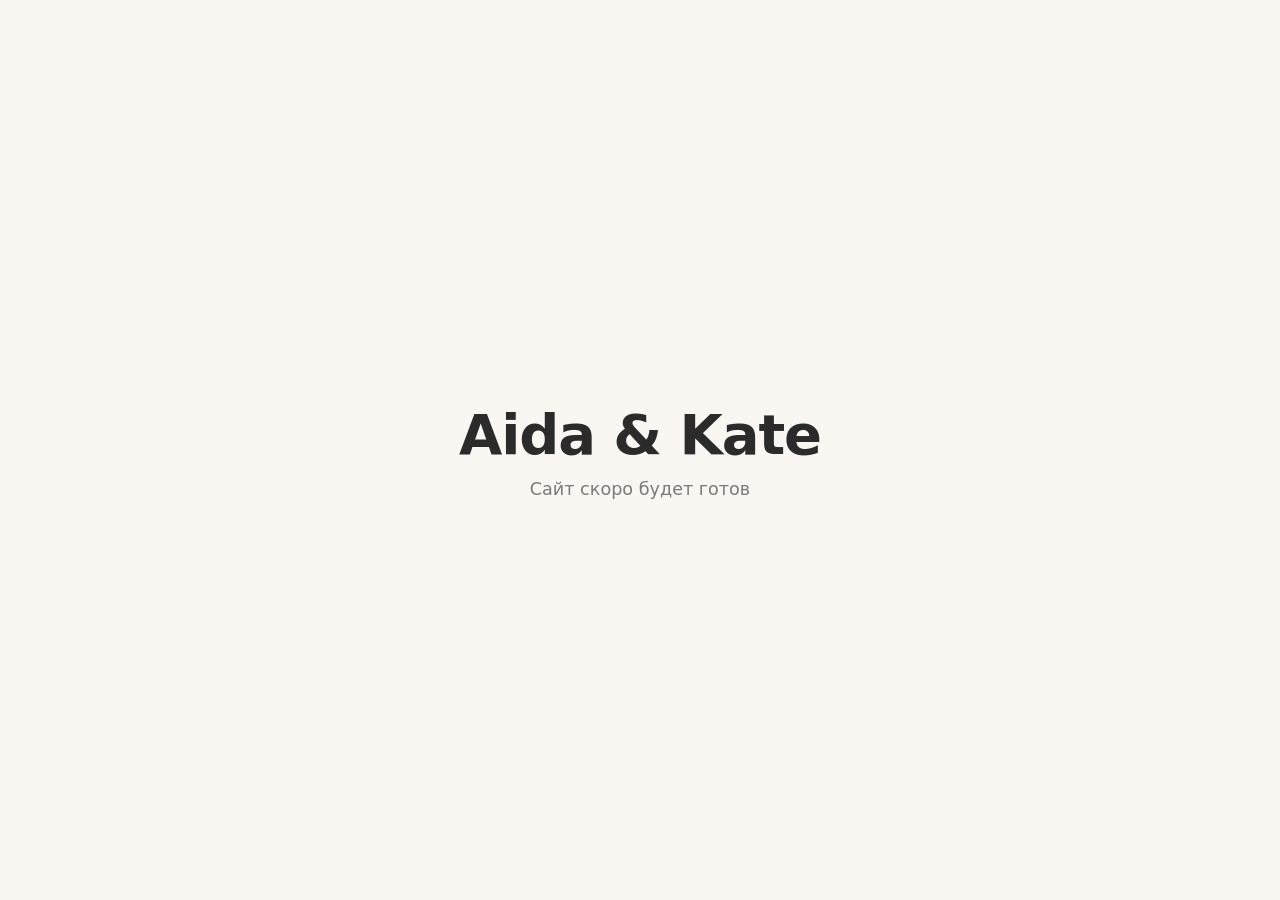
==== index.html @ f1f42dd6 "Add placeholder landing page Co-Authored-By: Claude Opus 5.5 <noreply@anthropic.com>" ====
<!doctype html>
<html lang="ru">
<head>
  <meta charset="utf-8">
  <meta name="viewport" content="width=device-width, initial-scale=1">
  <title>Aida & Kate</title>
  <style>
    :root { --bg: #faf7f2; --fg: #2b2b2b; --muted: #7a7a7a; }
    @media (prefers-color-scheme: dark) { :root { --bg: #161616; --fg: #f2f2f2; --muted: #9a9a9a; } }
    * { box-sizing: border-box; margin: 0; }
    body {
      min-height: 100vh; display: grid; place-items: center; padding: 16px;
      background: var(--bg); color: var(--fg);
      font-family: system-ui, -apple-system, "Segoe UI", Roboto, sans-serif; text-align: center;
    }
    h1 { font-size: clamp(2rem, 6vw, 3.5rem); font-weight: 600; letter-spacing: -0.02em; }
    p { margin-top: 12px; color: var(--muted); font-size: 1.1rem; }
  </style>
</head>
<body>
  <main>
    <h1>Aida &amp; Kate</h1>
    <p>Сайт скоро будет готов</p>
  </main>
</body>
</html>
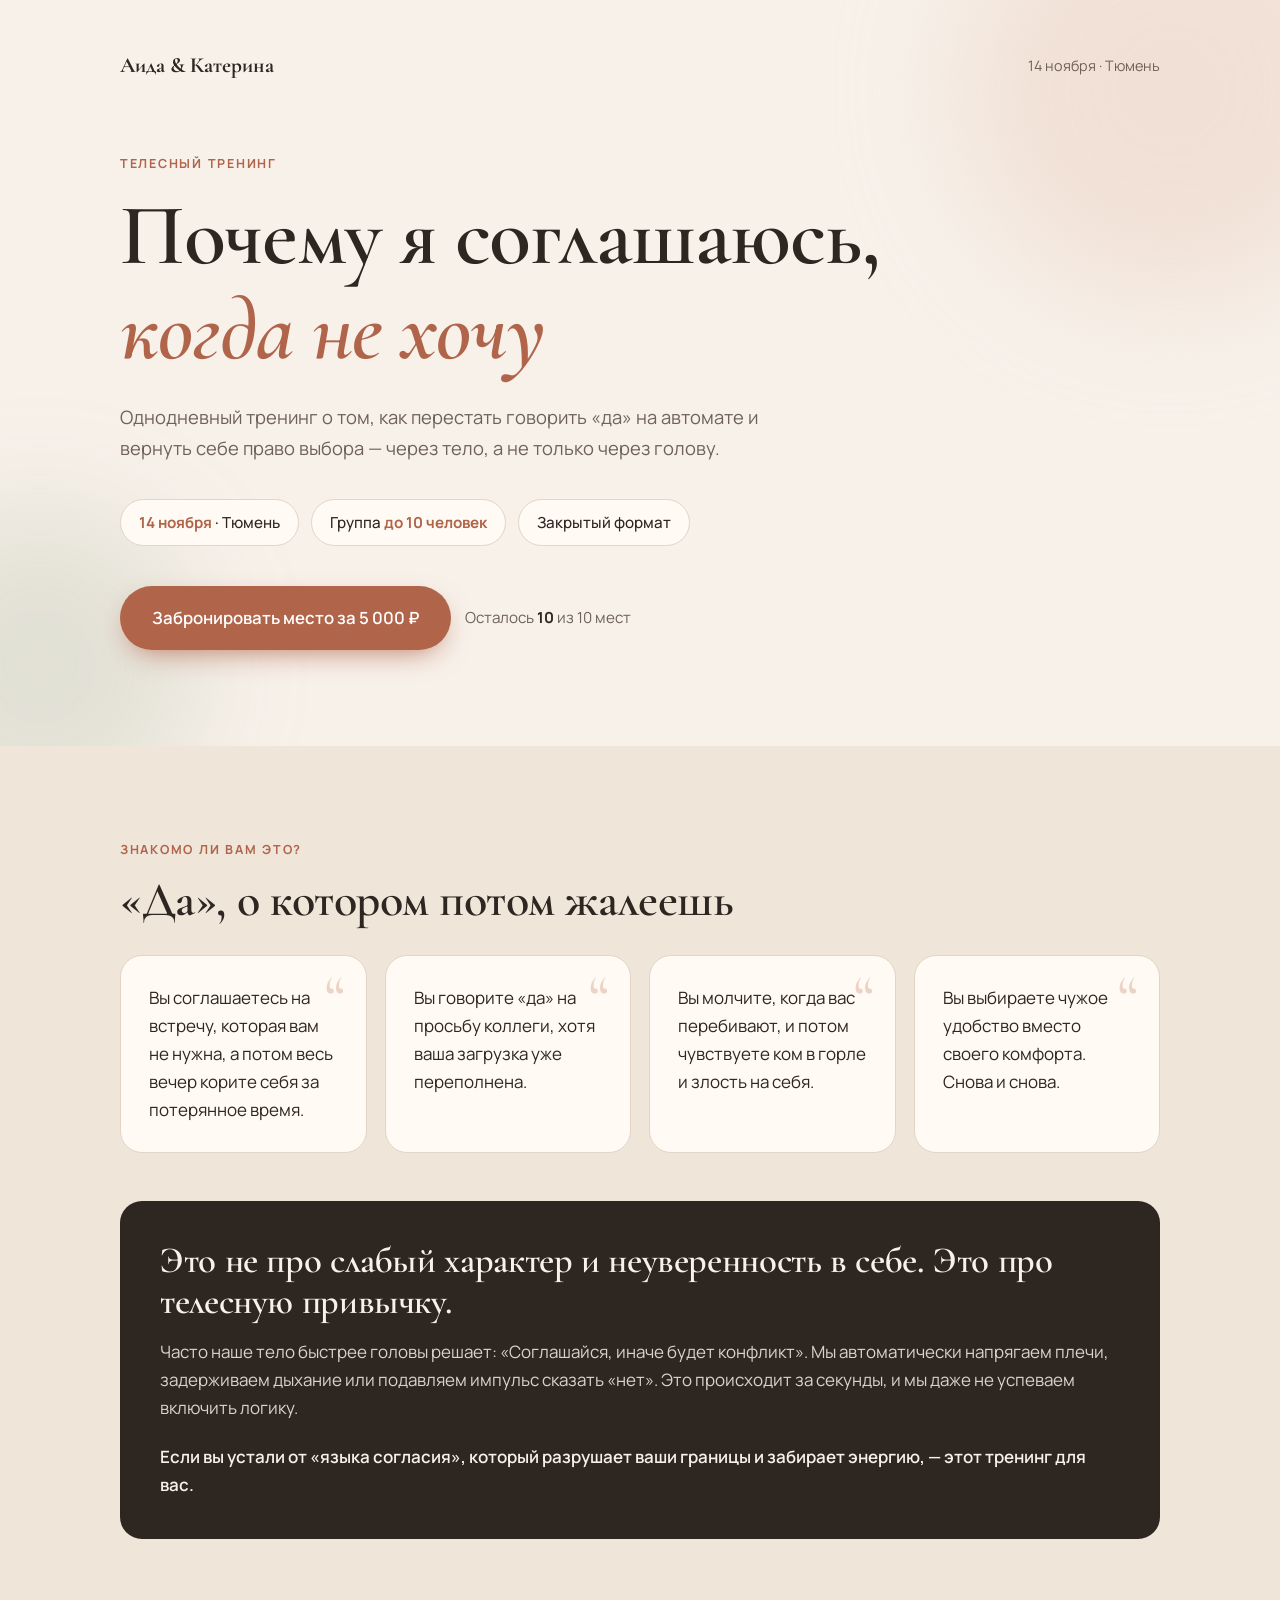
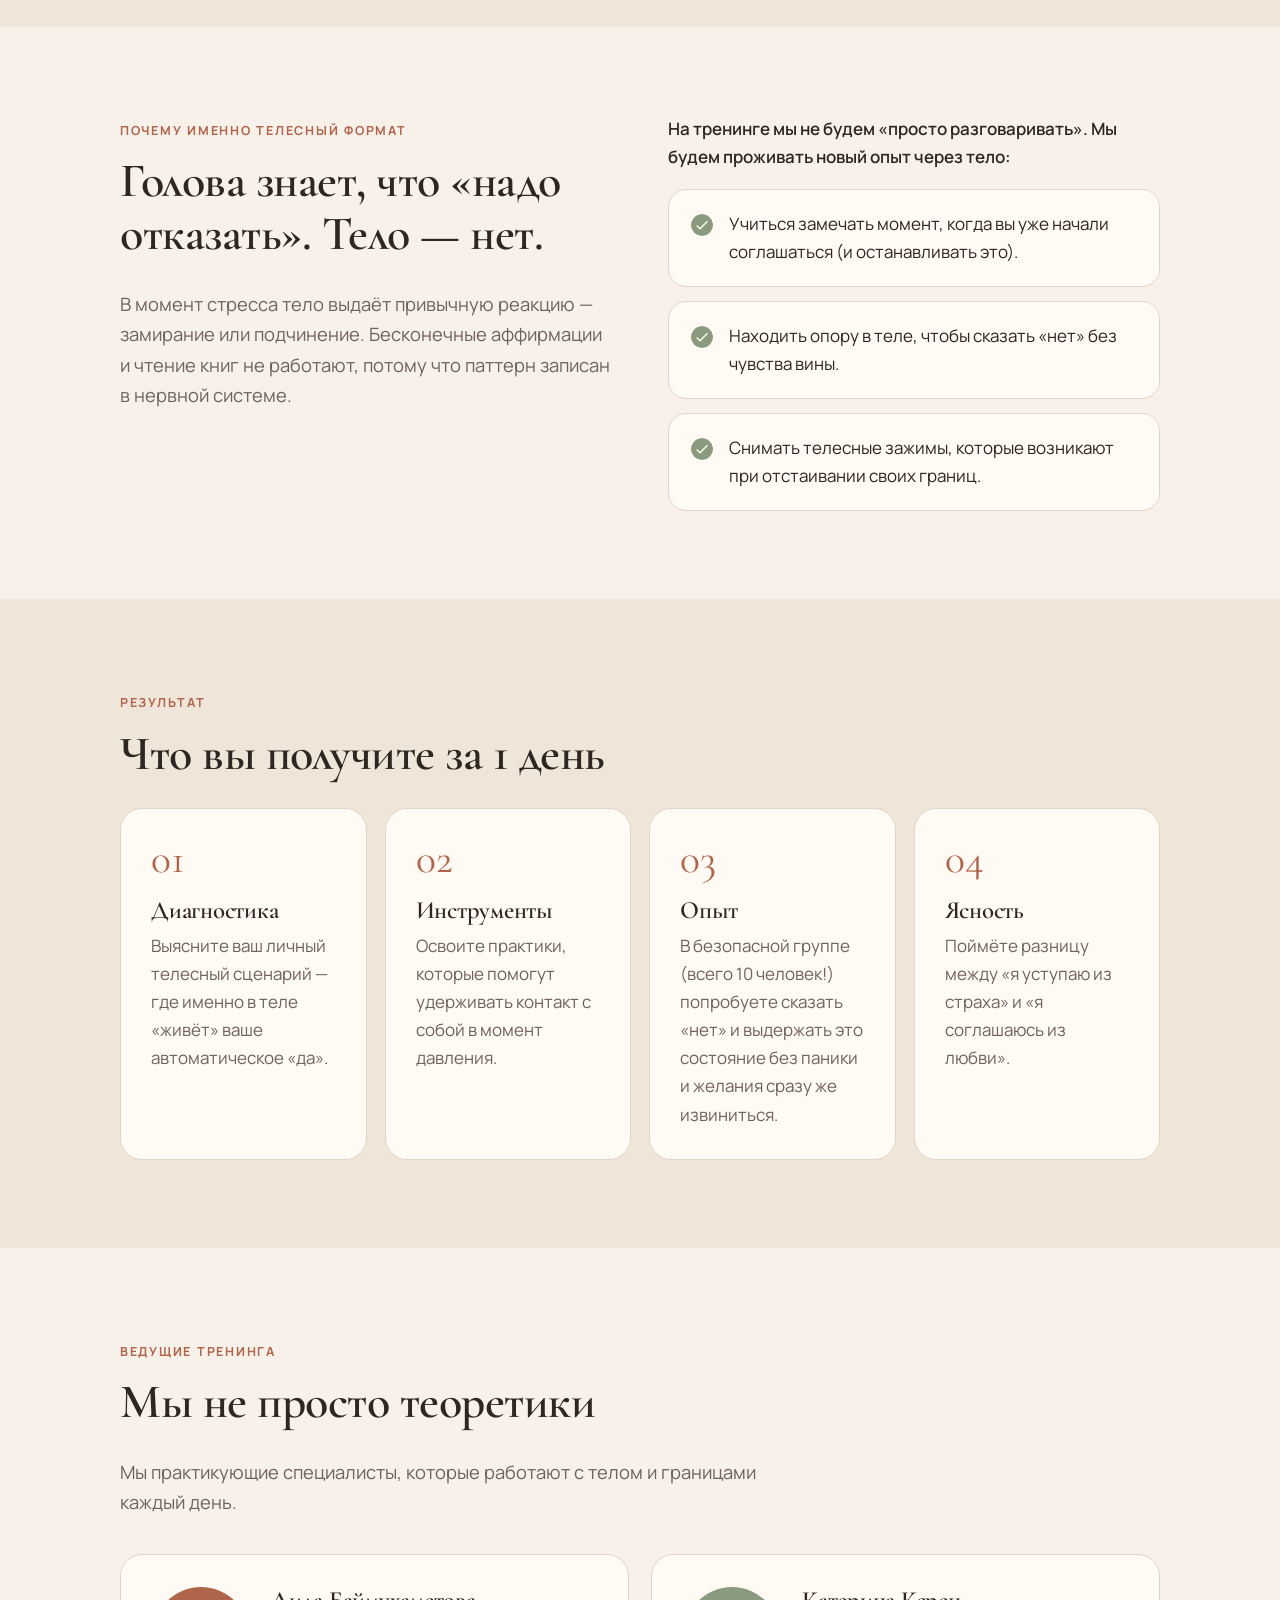
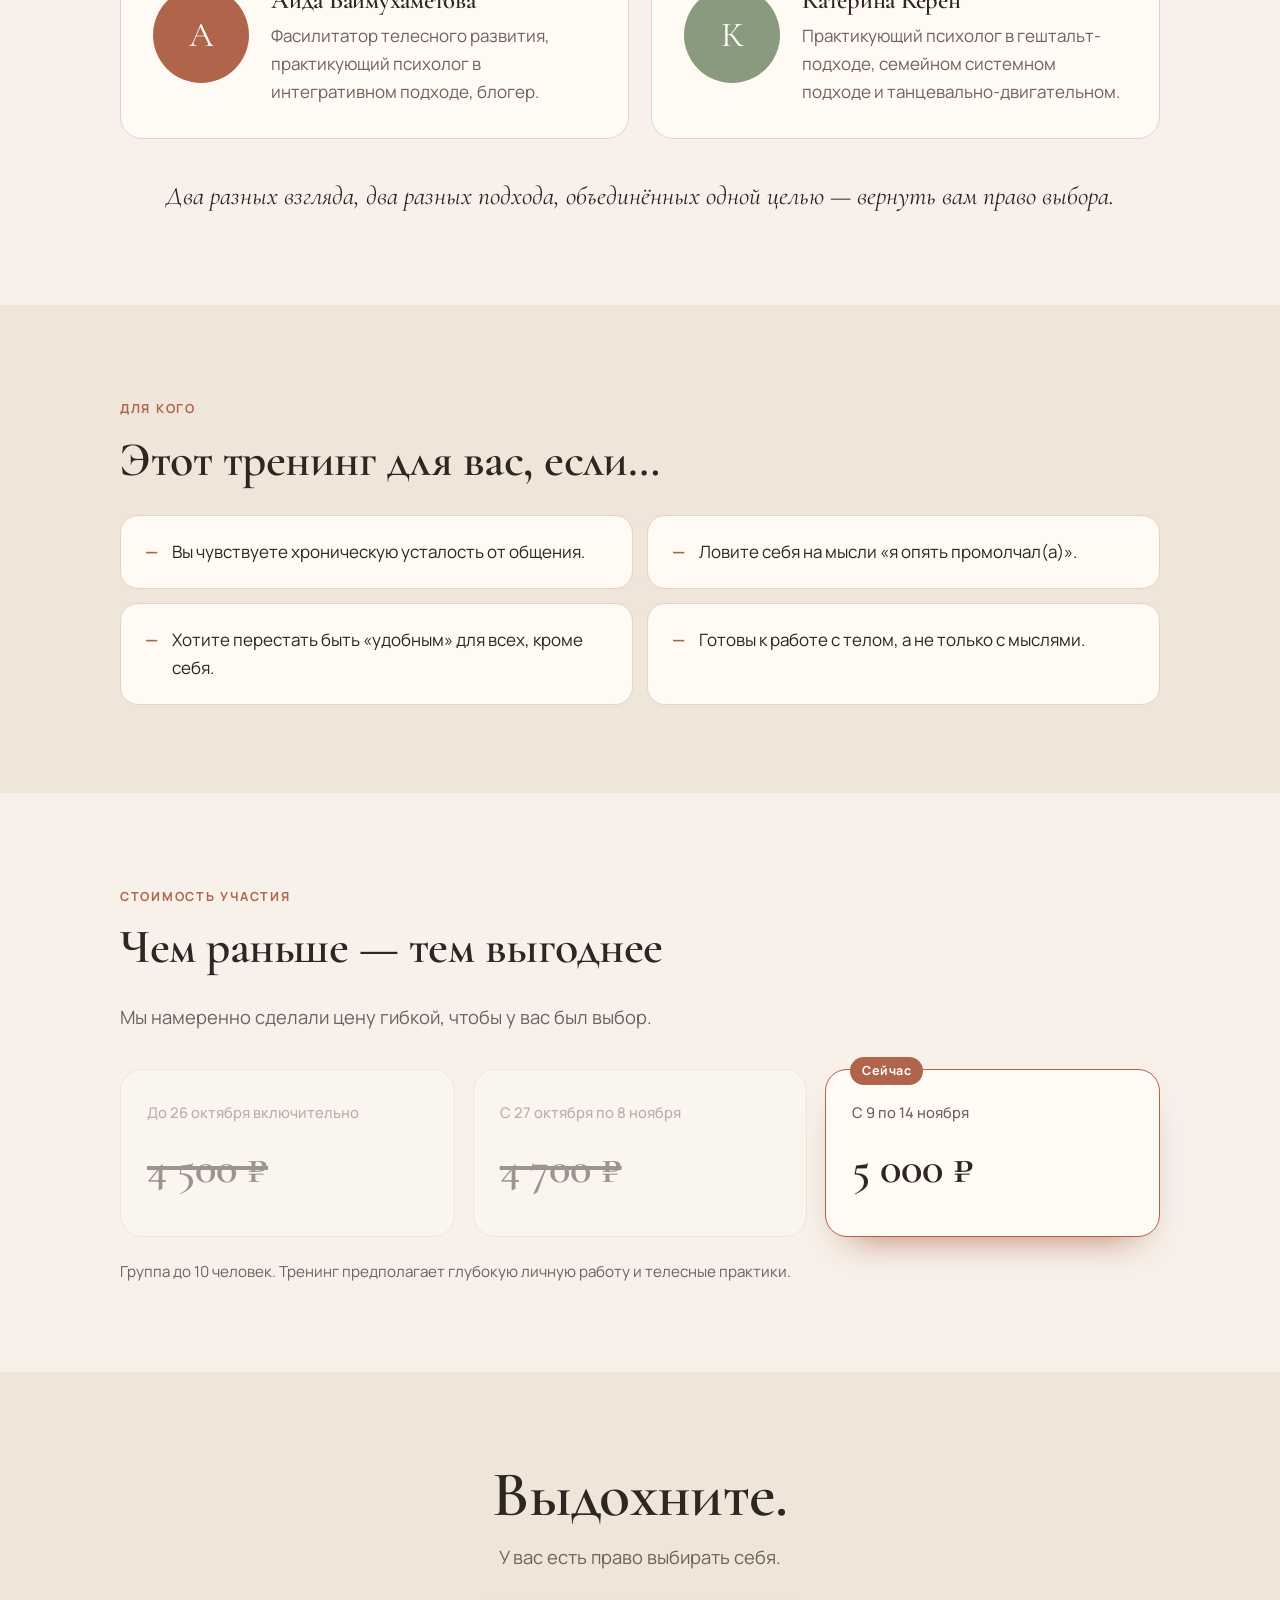
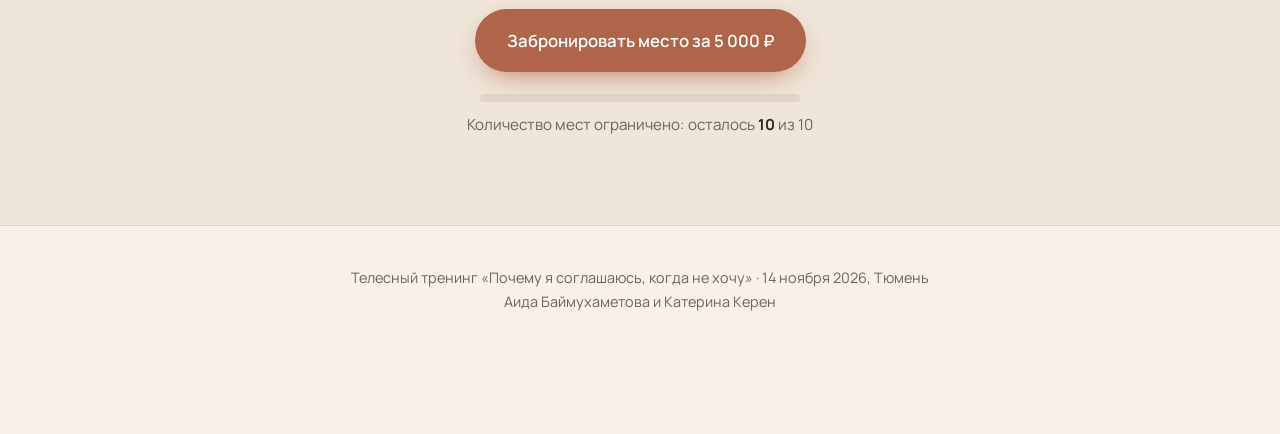
==== commit daedb83a: "Landing page for body training «Почему я соглашаюсь, когда не хочу» Co-Authored-By: Claude Opus 5.5 " ====
--- a/index.html
+++ b/index.html
@@ -3,24 +3,427 @@
 <head>
   <meta charset="utf-8">
   <meta name="viewport" content="width=device-width, initial-scale=1">
-  <title>Aida & Kate</title>
+  <title>Почему я соглашаюсь, когда не хочу — телесный тренинг в Тюмени</title>
+  <meta name="description" content="Телесный тренинг Аиды Баймухаметовой и Катерины Керен. 14 ноября, Тюмень. Закрытая группа до 10 человек.">
+  <meta property="og:title" content="Телесный тренинг «Почему я соглашаюсь, когда не хочу»">
+  <meta property="og:description" content="14 ноября, Тюмень. Закрытая группа до 10 человек. Ведущие: Аида Баймухаметова и Катерина Керен.">
+  <meta property="og:type" content="website">
+  <link rel="preconnect" href="https://fonts.googleapis.com">
+  <link rel="preconnect" href="https://fonts.gstatic.com" crossorigin>
+  <link href="https://fonts.googleapis.com/css2?family=Cormorant+Garamond:ital,wght@0,500;0,600;1,500&family=Manrope:wght@400;500;600;700&display=swap" rel="stylesheet">
   <style>
-    :root { --bg: #faf7f2; --fg: #2b2b2b; --muted: #7a7a7a; }
-    @media (prefers-color-scheme: dark) { :root { --bg: #161616; --fg: #f2f2f2; --muted: #9a9a9a; } }
-    * { box-sizing: border-box; margin: 0; }
+    :root {
+      --bg: #f7f1ea;
+      --bg-alt: #efe5d9;
+      --card: #fffaf4;
+      --fg: #2d2621;
+      --muted: #6f625a;
+      --accent: #b0644a;
+      --accent-hover: #984f37;
+      --accent-soft: #ecd3c6;
+      --sage: #8a9a7e;
+      --line: #e2d5c7;
+      --radius: 22px;
+      --max: 1080px;
+    }
+    @media (prefers-color-scheme: dark) {
+      :root {
+        --bg: #1c1815;
+        --bg-alt: #241f1b;
+        --card: #2a2420;
+        --fg: #f1e9e1;
+        --muted: #b6a89c;
+        --accent: #d9876b;
+        --accent-hover: #e69b81;
+        --accent-soft: #4a3329;
+        --sage: #a7b69a;
+        --line: #3a322c;
+      }
+    }
+    * { box-sizing: border-box; margin: 0; padding: 0; }
+    html { scroll-behavior: smooth; }
     body {
-      min-height: 100vh; display: grid; place-items: center; padding: 16px;
-      background: var(--bg); color: var(--fg);
-      font-family: system-ui, -apple-system, "Segoe UI", Roboto, sans-serif; text-align: center;
-    }
-    h1 { font-size: clamp(2rem, 6vw, 3.5rem); font-weight: 600; letter-spacing: -0.02em; }
-    p { margin-top: 12px; color: var(--muted); font-size: 1.1rem; }
+      background: var(--bg);
+      color: var(--fg);
+      font-family: "Manrope", system-ui, sans-serif;
+      font-size: 17px;
+      line-height: 1.65;
+      -webkit-font-smoothing: antialiased;
+    }
+    h1, h2, h3 { font-family: "Cormorant Garamond", Georgia, serif; font-weight: 600; line-height: 1.1; letter-spacing: -0.01em; }
+    h2 { font-size: clamp(2rem, 4.5vw, 3rem); margin-bottom: 28px; }
+    h3 { font-size: 1.55rem; margin-bottom: 8px; }
+    p + p { margin-top: 14px; }
+    a { color: inherit; }
+    .wrap { max-width: var(--max); margin: 0 auto; padding: 0 20px; }
+    section { padding: 88px 0; }
+    .alt { background: var(--bg-alt); }
+    .eyebrow {
+      display: inline-block; font-size: 0.78rem; font-weight: 700; letter-spacing: 0.14em;
+      text-transform: uppercase; color: var(--accent); margin-bottom: 14px;
+    }
+    .lead { font-size: 1.15rem; color: var(--muted); max-width: 680px; }
+
+    /* Buttons */
+    .btn {
+      display: inline-block; text-align: center;
+      background: var(--accent); color: #fff; text-decoration: none;
+      font-weight: 600; font-size: 1.05rem; padding: 18px 32px; border-radius: 999px;
+      border: none; cursor: pointer; transition: background .2s, transform .2s;
+      box-shadow: 0 10px 30px -12px var(--accent);
+    }
+    .js-price { white-space: nowrap; }
+    .btn:hover { background: var(--accent-hover); transform: translateY(-2px); }
+    .btn-ghost {
+      background: transparent; color: var(--fg); box-shadow: none;
+      border: 1.5px solid var(--line);
+    }
+    .btn-ghost:hover { background: var(--card); }
+
+    /* Hero */
+    .hero { padding: 40px 0 96px; position: relative; overflow: hidden; }
+    .hero::before, .hero::after {
+      content: ""; position: absolute; border-radius: 50%; filter: blur(60px); opacity: .55; z-index: 0;
+    }
+    .hero::before { width: 420px; height: 420px; background: var(--accent-soft); top: -120px; right: -100px; }
+    .hero::after { width: 320px; height: 320px; background: color-mix(in srgb, var(--sage) 35%, transparent); bottom: -80px; left: -120px; }
+    .hero .wrap { position: relative; z-index: 1; }
+    .topbar { display: flex; justify-content: space-between; align-items: center; padding: 8px 0 64px; font-size: .9rem; color: var(--muted); }
+    .topbar strong { color: var(--fg); font-family: "Cormorant Garamond", serif; font-size: 1.35rem; }
+    .hero h1 { font-size: clamp(2.6rem, 7.5vw, 5.4rem); max-width: 900px; }
+    .hero h1 em { font-style: italic; color: var(--accent); }
+    .hero .lead { margin-top: 24px; }
+    .facts { display: flex; flex-wrap: wrap; gap: 12px; margin: 36px 0 40px; }
+    .fact {
+      background: var(--card); border: 1px solid var(--line); border-radius: 999px;
+      padding: 10px 18px; font-size: .95rem; font-weight: 500;
+    }
+    .fact b { color: var(--accent); font-weight: 700; }
+    .cta-row { display: flex; flex-wrap: wrap; gap: 14px; align-items: center; }
+    .seats { font-size: .95rem; color: var(--muted); }
+    .seats b { color: var(--fg); }
+
+    /* Pain points */
+    .pains { display: grid; grid-template-columns: repeat(auto-fit, minmax(240px, 1fr)); gap: 18px; }
+    .pain {
+      background: var(--card); border: 1px solid var(--line); border-radius: var(--radius);
+      padding: 28px; position: relative;
+    }
+    .pain::before {
+      content: "“"; font-family: "Cormorant Garamond", serif; font-size: 4rem; line-height: 1;
+      color: var(--accent-soft); position: absolute; top: 10px; right: 20px;
+    }
+    .insight {
+      margin-top: 48px; padding: 40px; border-radius: var(--radius);
+      background: var(--fg); color: var(--bg);
+    }
+    .insight h3 { font-size: clamp(1.7rem, 3.5vw, 2.3rem); margin-bottom: 16px; }
+    .insight p { opacity: .85; }
+    .insight .final { opacity: 1; font-weight: 600; margin-top: 20px; }
+
+    /* Why body */
+    .split { display: grid; grid-template-columns: 1fr 1fr; gap: 56px; align-items: start; }
+    .checks { list-style: none; display: grid; gap: 14px; margin-top: 8px; }
+    .checks li {
+      background: var(--card); border: 1px solid var(--line); border-radius: 18px;
+      padding: 20px 22px 20px 60px; position: relative;
+    }
+    .checks li::before {
+      content: ""; position: absolute; left: 22px; top: 24px; width: 22px; height: 22px; border-radius: 50%;
+      background: var(--sage);
+      -webkit-mask: url("data:image/svg+xml,%3Csvg xmlns='http://www.w3.org/2000/svg' viewBox='0 0 24 24'%3E%3Cpath d='M9 16.2 4.8 12l-1.4 1.4L9 19 21 7l-1.4-1.4z'/%3E%3C/svg%3E") center/16px no-repeat, linear-gradient(#000 0 0);
+      -webkit-mask-composite: xor; mask-composite: exclude;
+    }
+
+    /* Results */
+    .results { display: grid; grid-template-columns: repeat(auto-fit, minmax(230px, 1fr)); gap: 18px; counter-reset: r; }
+    .result {
+      background: var(--card); border: 1px solid var(--line); border-radius: var(--radius); padding: 30px;
+      counter-increment: r;
+    }
+    .result::before {
+      content: "0" counter(r); display: block; font-family: "Cormorant Garamond", serif;
+      font-size: 2.6rem; color: var(--accent); line-height: 1; margin-bottom: 16px;
+    }
+    .result p { color: var(--muted); }
+
+    /* Hosts */
+    .hosts { display: grid; grid-template-columns: 1fr 1fr; gap: 22px; }
+    .host {
+      background: var(--card); border: 1px solid var(--line); border-radius: var(--radius); padding: 32px;
+      display: flex; gap: 22px; align-items: flex-start;
+    }
+    .avatar {
+      flex: 0 0 auto; width: 96px; height: 96px; border-radius: 50%;
+      display: grid; place-items: center; overflow: hidden;
+      font-family: "Cormorant Garamond", serif; font-size: 2.2rem; color: #fff;
+    }
+    .avatar img { width: 100%; height: 100%; object-fit: cover; }
+    .host:nth-child(1) .avatar { background: var(--accent); }
+    .host:nth-child(2) .avatar { background: var(--sage); }
+    .host p { color: var(--muted); }
+    .hosts-note { text-align: center; margin-top: 36px; font-family: "Cormorant Garamond", serif; font-size: 1.6rem; font-style: italic; }
+
+    /* Pricing */
+    .prices { display: grid; grid-template-columns: repeat(3, 1fr); gap: 18px; margin-top: 12px; }
+    .price {
+      background: var(--card); border: 1.5px solid var(--line); border-radius: var(--radius);
+      padding: 30px 26px; position: relative; transition: opacity .2s;
+    }
+    .price .when { font-size: .92rem; color: var(--muted); font-weight: 500; }
+    .price .amount { font-family: "Cormorant Garamond", serif; font-size: 2.8rem; font-weight: 600; margin-top: 8px; }
+    .price.current { border-color: var(--accent); box-shadow: 0 20px 40px -24px var(--accent); }
+    .price.current::after {
+      content: "Сейчас"; position: absolute; top: -13px; left: 24px;
+      background: var(--accent); color: #fff; font-size: .78rem; font-weight: 700;
+      padding: 4px 12px; border-radius: 999px; letter-spacing: .04em;
+    }
+    .price.past { opacity: .45; }
+    .price.past .amount { text-decoration: line-through; }
+    .price-note { margin-top: 22px; color: var(--muted); font-size: .95rem; }
+
+    /* Audience */
+    .audience { list-style: none; display: grid; grid-template-columns: 1fr 1fr; gap: 14px; }
+    .audience li {
+      padding: 22px 24px; border-radius: 18px; background: var(--card); border: 1px solid var(--line);
+      display: flex; gap: 14px; align-items: flex-start;
+    }
+    .audience li::before { content: "—"; color: var(--accent); font-weight: 700; }
+
+    /* Final CTA */
+    .final-cta { text-align: center; }
+    .final-cta h2 { font-size: clamp(2.4rem, 6vw, 4rem); margin-bottom: 12px; }
+    .final-cta .lead { margin: 0 auto 36px; }
+    .seat-bar { max-width: 320px; height: 8px; border-radius: 99px; background: var(--line); margin: 22px auto 10px; overflow: hidden; }
+    .seat-bar span { display: block; height: 100%; background: var(--accent); border-radius: 99px; }
+
+    footer { padding: 40px 0 120px; text-align: center; color: var(--muted); font-size: .9rem; border-top: 1px solid var(--line); }
+
+    /* Sticky mobile CTA */
+    .sticky {
+      position: fixed; left: 12px; right: 12px; bottom: 12px; z-index: 50;
+      display: none; transform: translateY(150%); transition: transform .3s;
+    }
+    .sticky.show { transform: none; }
+    .sticky .btn { width: 100%; }
+
+    @media (max-width: 820px) {
+      section { padding: 64px 0; }
+      .split, .hosts, .audience { grid-template-columns: 1fr; gap: 18px; }
+      .prices { grid-template-columns: 1fr; }
+      .host { flex-direction: column; }
+      .insight { padding: 28px; }
+      .topbar { padding-bottom: 40px; }
+      .sticky { display: block; }
+      .hero .btn { width: 100%; }
+    }
   </style>
 </head>
 <body>
-  <main>
-    <h1>Aida &amp; Kate</h1>
-    <p>Сайт скоро будет готов</p>
-  </main>
+
+  <!-- HERO -->
+  <header class="hero">
+    <div class="wrap">
+      <div class="topbar">
+        <strong>Аида &amp; Катерина</strong>
+        <span>14 ноября · Тюмень</span>
+      </div>
+      <span class="eyebrow">Телесный тренинг</span>
+      <h1>Почему я соглашаюсь, <em>когда не хочу</em></h1>
+      <p class="lead">Однодневный тренинг о том, как перестать говорить «да» на автомате и вернуть себе право выбора — через тело, а не только через голову.</p>
+      <div class="facts">
+        <span class="fact"><b>14 ноября</b> · Тюмень</span>
+        <span class="fact">Группа <b>до 10 человек</b></span>
+        <span class="fact">Закрытый формат</span>
+      </div>
+      <div class="cta-row">
+        <a class="btn js-book" href="#price">Забронировать место за <span class="js-price">4 500 ₽</span></a>
+        <span class="seats">Осталось <b class="js-seats">10</b> из 10 мест</span>
+      </div>
+    </div>
+  </header>
+
+  <!-- PAINS -->
+  <section class="alt">
+    <div class="wrap">
+      <span class="eyebrow">Знакомо ли вам это?</span>
+      <h2>«Да», о котором потом жалеешь</h2>
+      <div class="pains">
+        <div class="pain">Вы соглашаетесь на встречу, которая вам не нужна, а потом весь вечер корите себя за потерянное время.</div>
+        <div class="pain">Вы говорите «да» на просьбу коллеги, хотя ваша загрузка уже переполнена.</div>
+        <div class="pain">Вы молчите, когда вас перебивают, и потом чувствуете ком в горле и злость на себя.</div>
+        <div class="pain">Вы выбираете чужое удобство вместо своего комфорта. Снова и снова.</div>
+      </div>
+      <div class="insight">
+        <h3>Это не про слабый характер и неуверенность в себе. Это про телесную привычку.</h3>
+        <p>Часто наше тело быстрее головы решает: «Соглашайся, иначе будет конфликт». Мы автоматически напрягаем плечи, задерживаем дыхание или подавляем импульс сказать «нет». Это происходит за секунды, и мы даже не успеваем включить логику.</p>
+        <p class="final">Если вы устали от «языка согласия», который разрушает ваши границы и забирает энергию, — этот тренинг для вас.</p>
+      </div>
+    </div>
+  </section>
+
+  <!-- WHY BODY -->
+  <section>
+    <div class="wrap split">
+      <div>
+        <span class="eyebrow">Почему именно телесный формат</span>
+        <h2>Голова знает, что «надо отказать». Тело — нет.</h2>
+        <p class="lead">В момент стресса тело выдаёт привычную реакцию — замирание или подчинение. Бесконечные аффирмации и чтение книг не работают, потому что паттерн записан в нервной системе.</p>
+      </div>
+      <div>
+        <p style="margin-bottom:18px;font-weight:600">На тренинге мы не будем «просто разговаривать». Мы будем проживать новый опыт через тело:</p>
+        <ul class="checks">
+          <li>Учиться замечать момент, когда вы уже начали соглашаться (и останавливать это).</li>
+          <li>Находить опору в теле, чтобы сказать «нет» без чувства вины.</li>
+          <li>Снимать телесные зажимы, которые возникают при отстаивании своих границ.</li>
+        </ul>
+      </div>
+    </div>
+  </section>
+
+  <!-- RESULTS -->
+  <section class="alt">
+    <div class="wrap">
+      <span class="eyebrow">Результат</span>
+      <h2>Что вы получите за 1 день</h2>
+      <div class="results">
+        <div class="result"><h3>Диагностика</h3><p>Выясните ваш личный телесный сценарий — где именно в теле «живёт» ваше автоматическое «да».</p></div>
+        <div class="result"><h3>Инструменты</h3><p>Освоите практики, которые помогут удерживать контакт с собой в момент давления.</p></div>
+        <div class="result"><h3>Опыт</h3><p>В безопасной группе (всего 10 человек!) попробуете сказать «нет» и выдержать это состояние без паники и желания сразу же извиниться.</p></div>
+        <div class="result"><h3>Ясность</h3><p>Поймёте разницу между «я уступаю из страха» и «я соглашаюсь из любви».</p></div>
+      </div>
+    </div>
+  </section>
+
+  <!-- HOSTS -->
+  <section>
+    <div class="wrap">
+      <span class="eyebrow">Ведущие тренинга</span>
+      <h2>Мы не просто теоретики</h2>
+      <p class="lead" style="margin-bottom:36px">Мы практикующие специалисты, которые работают с телом и границами каждый день.</p>
+      <div class="hosts">
+        <div class="host">
+          <!-- Чтобы добавить фото: замените «А» на <img src="aida.jpg" alt="Аида Баймухаметова"> -->
+          <div class="avatar">А</div>
+          <div>
+            <h3>Аида Баймухаметова</h3>
+            <p>Фасилитатор телесного развития, практикующий психолог в интегративном подходе, блогер.</p>
+          </div>
+        </div>
+        <div class="host">
+          <!-- Чтобы добавить фото: замените «К» на <img src="katerina.jpg" alt="Катерина Керен"> -->
+          <div class="avatar">К</div>
+          <div>
+            <h3>Катерина Керен</h3>
+            <p>Практикующий психолог в гештальт-подходе, семейном системном подходе и танцевально-двигательном.</p>
+          </div>
+        </div>
+      </div>
+      <p class="hosts-note">Два разных взгляда, два разных подхода, объединённых одной целью — вернуть вам право выбора.</p>
+    </div>
+  </section>
+
+  <!-- AUDIENCE -->
+  <section class="alt">
+    <div class="wrap">
+      <span class="eyebrow">Для кого</span>
+      <h2>Этот тренинг для вас, если…</h2>
+      <ul class="audience">
+        <li>Вы чувствуете хроническую усталость от общения.</li>
+        <li>Ловите себя на мысли «я опять промолчал(а)».</li>
+        <li>Хотите перестать быть «удобным» для всех, кроме себя.</li>
+        <li>Готовы к работе с телом, а не только с мыслями.</li>
+      </ul>
+    </div>
+  </section>
+
+  <!-- PRICE -->
+  <section id="price">
+    <div class="wrap">
+      <span class="eyebrow">Стоимость участия</span>
+      <h2>Чем раньше — тем выгоднее</h2>
+      <p class="lead">Мы намеренно сделали цену гибкой, чтобы у вас был выбор.</p>
+      <div class="prices" style="margin-top:36px">
+        <div class="price" data-until="2026-10-26">
+          <div class="when">До 26 октября включительно</div>
+          <div class="amount">4 500 ₽</div>
+        </div>
+        <div class="price" data-until="2026-11-08">
+          <div class="when">С 27 октября по 8 ноября</div>
+          <div class="amount">4 700 ₽</div>
+        </div>
+        <div class="price" data-until="2026-11-14">
+          <div class="when">С 9 по 14 ноября</div>
+          <div class="amount">5 000 ₽</div>
+        </div>
+      </div>
+      <p class="price-note">Группа до 10 человек. Тренинг предполагает глубокую личную работу и телесные практики.</p>
+    </div>
+  </section>
+
+  <!-- FINAL CTA -->
+  <section class="alt final-cta" id="book">
+    <div class="wrap">
+      <h2>Выдохните.</h2>
+      <p class="lead">У вас есть право выбирать себя.</p>
+      <a class="btn js-book" href="#price">Забронировать место за <span class="js-price">4 500 ₽</span></a>
+      <div class="seat-bar"><span class="js-seatbar" style="width:0%"></span></div>
+      <p class="seats">Количество мест ограничено: осталось <b class="js-seats">10</b> из 10</p>
+    </div>
+  </section>
+
+  <footer>
+    <div class="wrap">
+      Телесный тренинг «Почему я соглашаюсь, когда не хочу» · 14 ноября 2026, Тюмень<br>
+      Аида Баймухаметова и Катерина Керен
+    </div>
+  </footer>
+
+  <div class="sticky"><a class="btn js-book" href="#price">Забронировать за <span class="js-price">4 500 ₽</span></a></div>
+
+  <script>
+    // ===== НАСТРОЙКИ =====
+    const CONFIG = {
+      // Ссылка для записи (Telegram, WhatsApp, форма и т.п.). Пусто — кнопка ведёт к блоку с ценами.
+      bookingUrl: "",
+      // Сколько мест осталось из 10
+      seatsLeft: 10,
+      seatsTotal: 10,
+    };
+    // =====================
+
+    const prices = [...document.querySelectorAll(".price")];
+    const today = new Date(); today.setHours(0, 0, 0, 0);
+    let current = prices.find(p => today <= new Date(p.dataset.until + "T00:00:00")) || prices[prices.length - 1];
+    let passed = true;
+    prices.forEach(p => {
+      if (p === current) { p.classList.add("current"); passed = false; }
+      else if (passed) p.classList.add("past");
+    });
+    const amount = current.querySelector(".amount").textContent;
+    document.querySelectorAll(".js-price").forEach(el => el.textContent = amount);
+
+    document.querySelectorAll(".js-seats").forEach(el => el.textContent = CONFIG.seatsLeft);
+    document.querySelectorAll(".seats").forEach(el => el.innerHTML = el.innerHTML.replace(/из \d+/, "из " + CONFIG.seatsTotal));
+    const bar = document.querySelector(".js-seatbar");
+    bar.style.width = ((CONFIG.seatsTotal - CONFIG.seatsLeft) / CONFIG.seatsTotal * 100) + "%";
+
+    if (CONFIG.bookingUrl) {
+      document.querySelectorAll(".js-book").forEach(a => {
+        a.href = CONFIG.bookingUrl; a.target = "_blank"; a.rel = "noopener";
+      });
+    }
+
+    // Мобильная плавающая кнопка: показываем после первого экрана, прячем у финального блока
+    const sticky = document.querySelector(".sticky");
+    const hero = document.querySelector(".hero");
+    const finalCta = document.querySelector("#book");
+    const onScroll = () => {
+      const pastHero = hero.getBoundingClientRect().bottom < 0;
+      const atFinal = finalCta.getBoundingClientRect().top < window.innerHeight;
+      sticky.classList.toggle("show", pastHero && !atFinal);
+    };
+    addEventListener("scroll", onScroll, { passive: true });
+  </script>
 </body>
 </html>
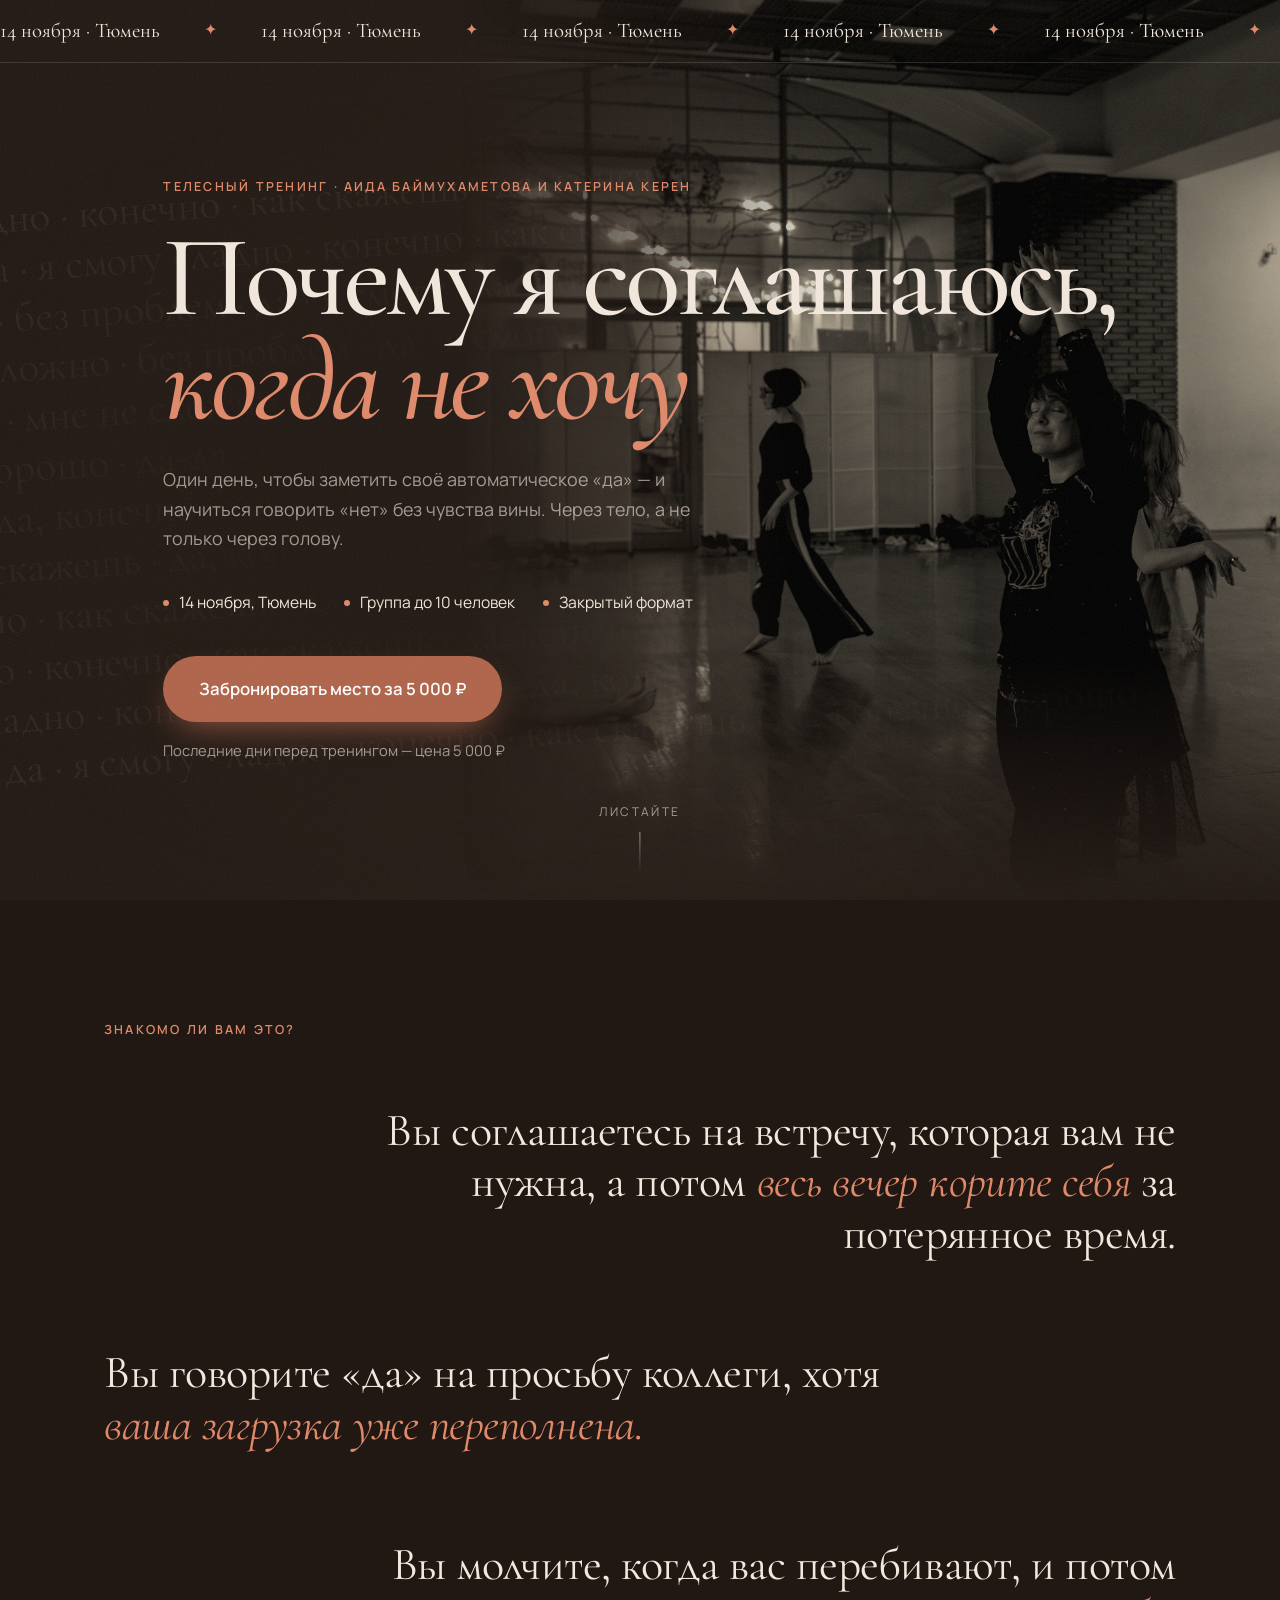
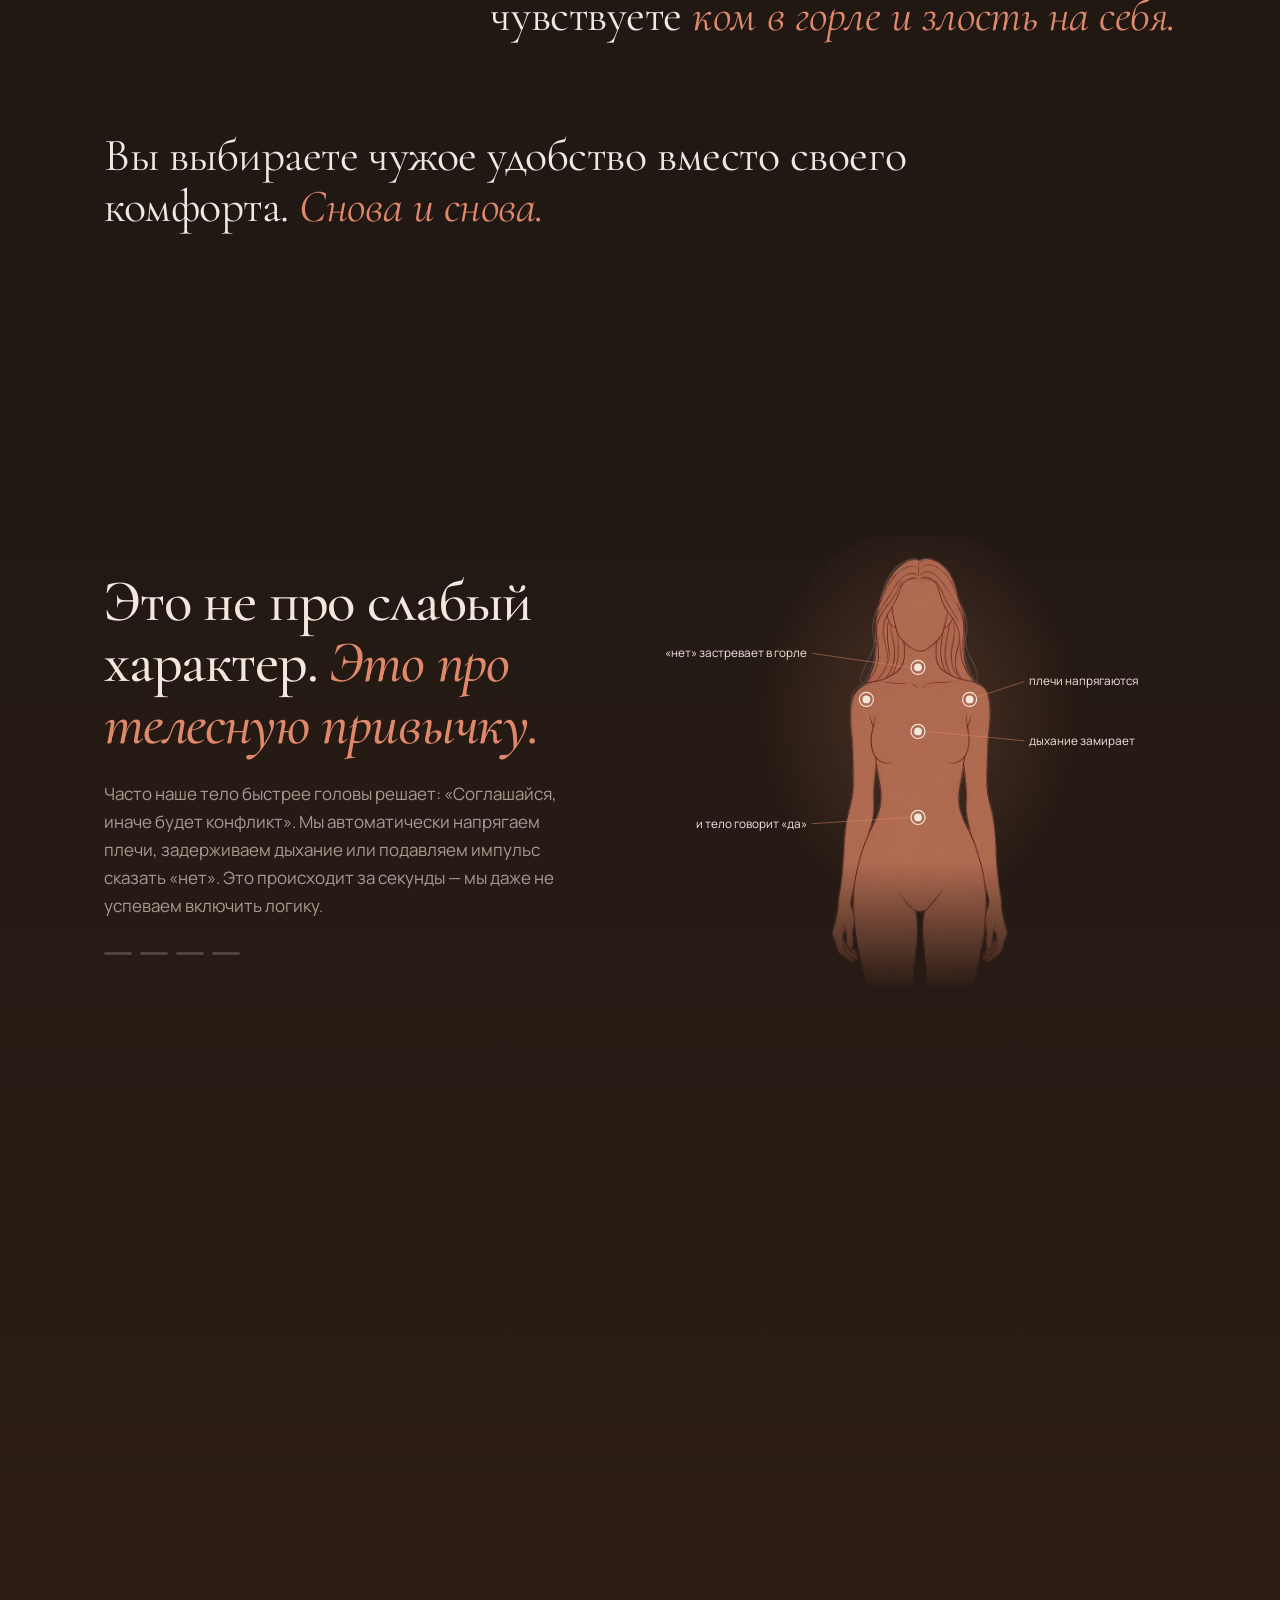
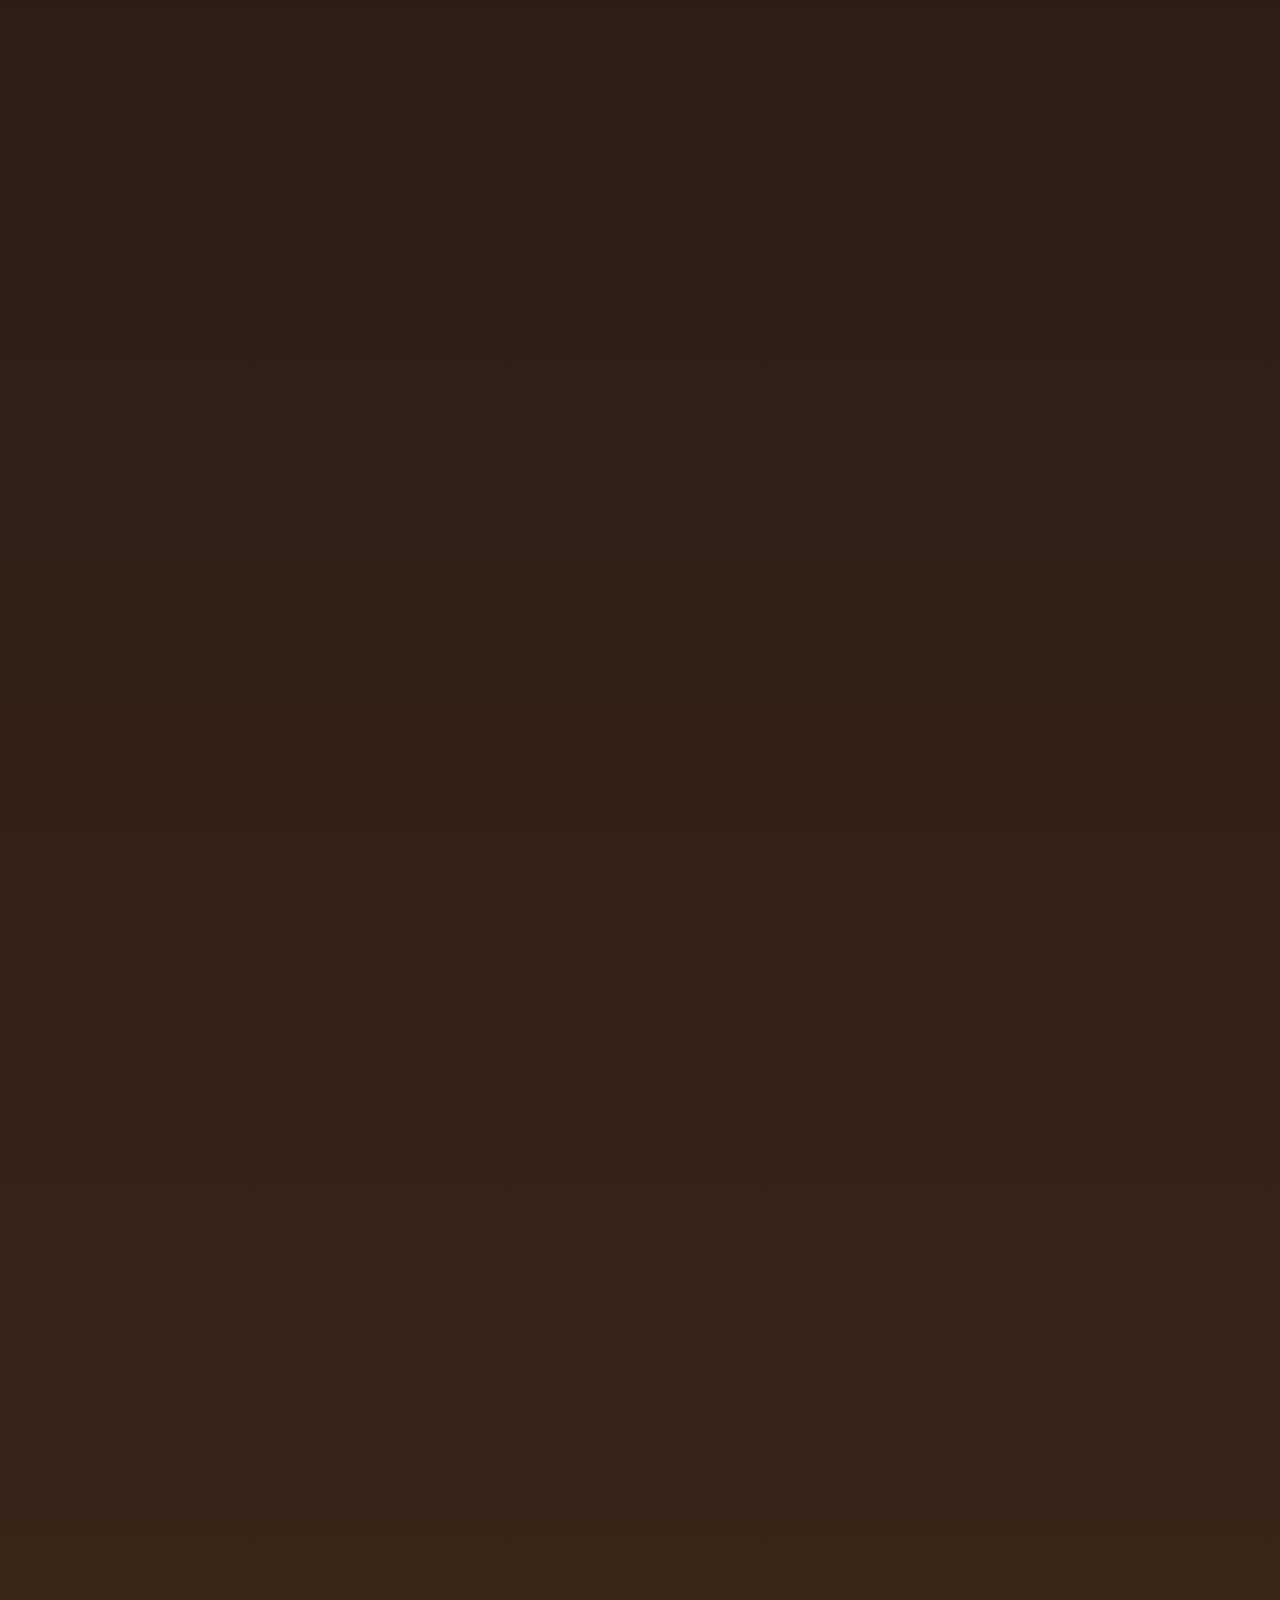
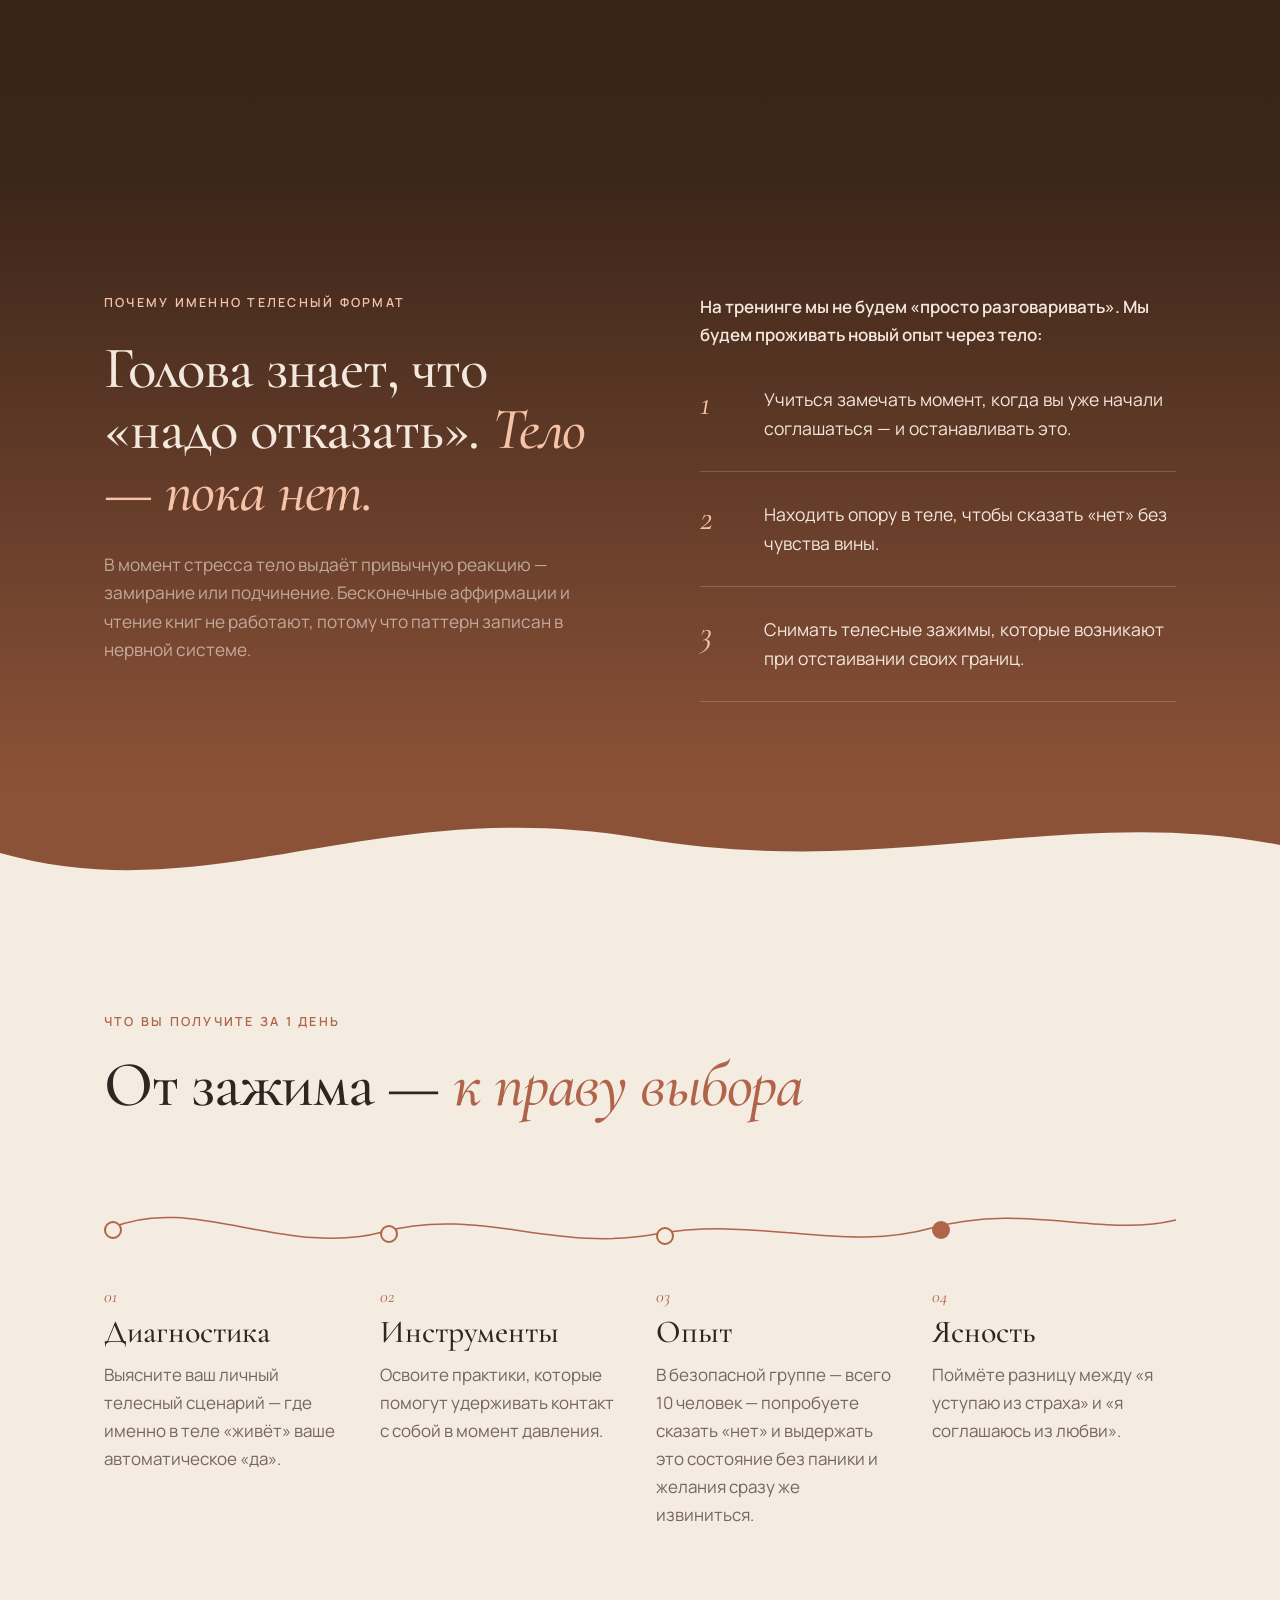
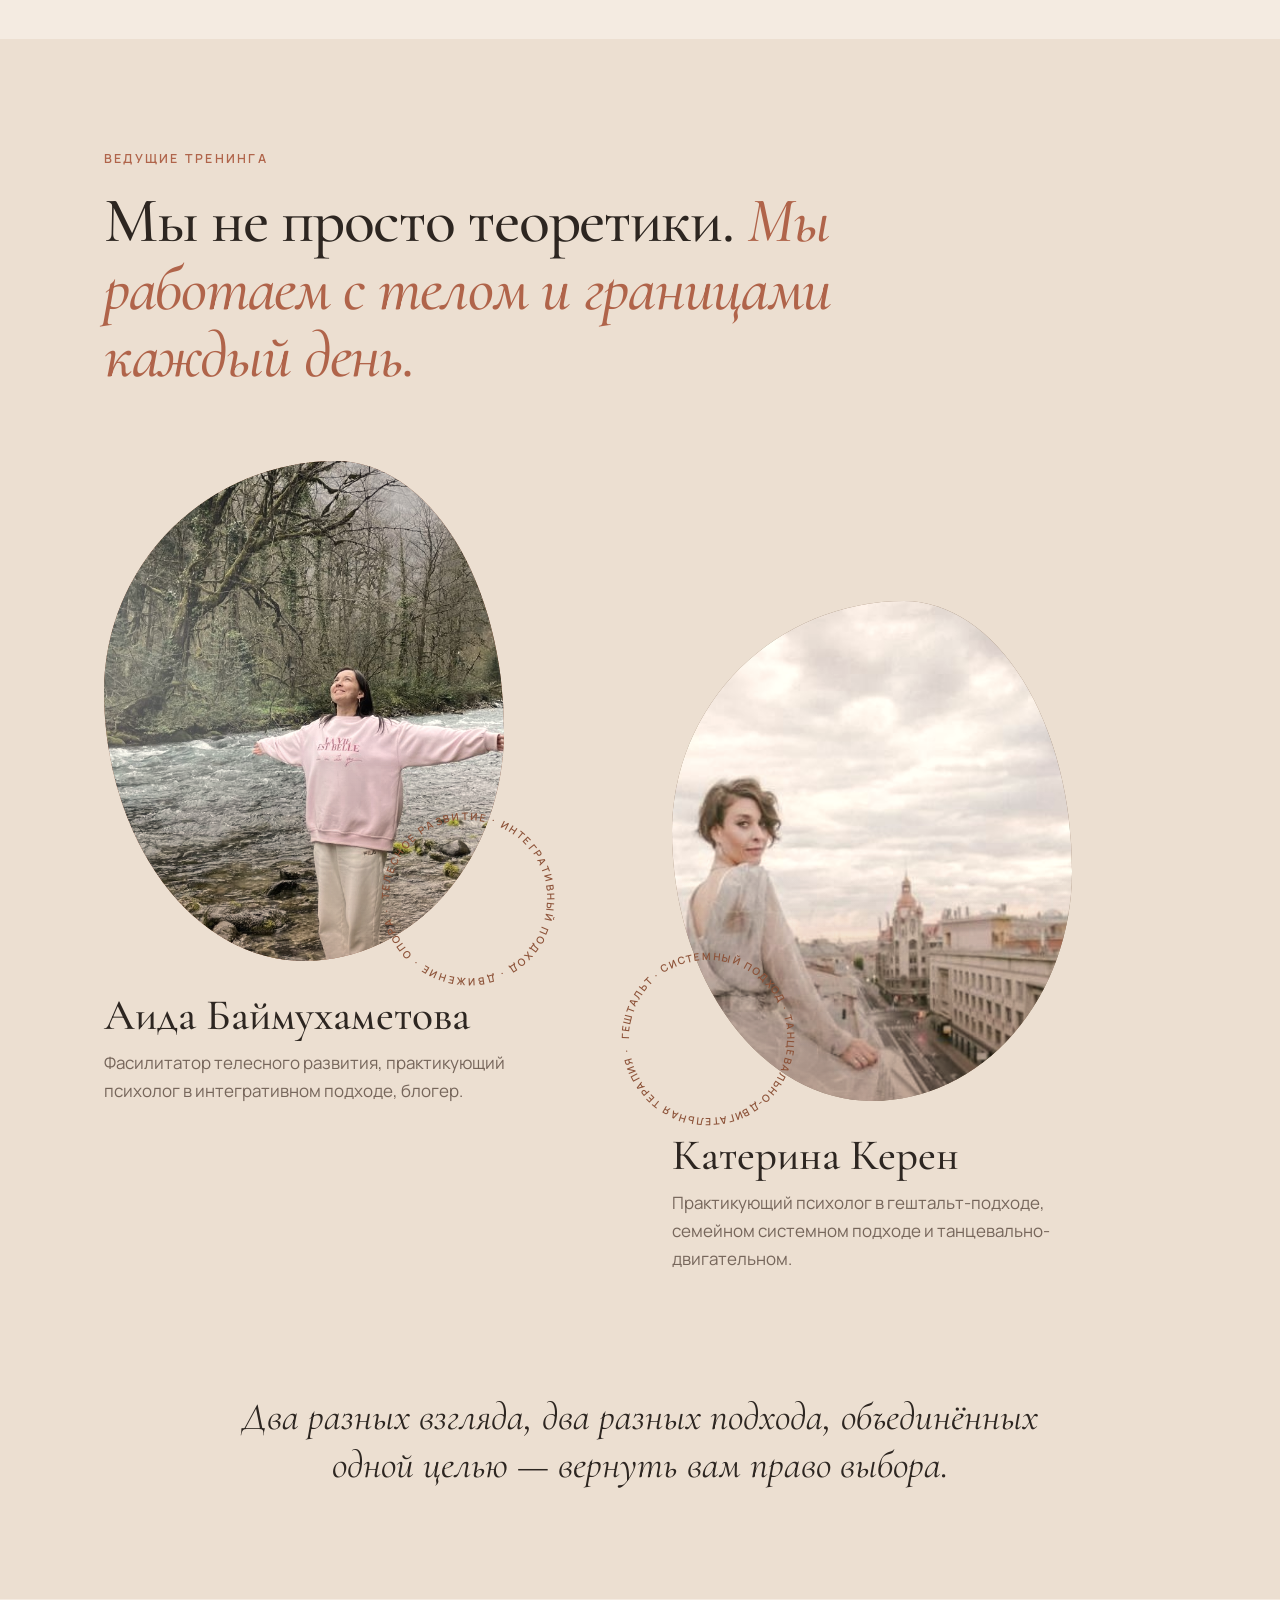
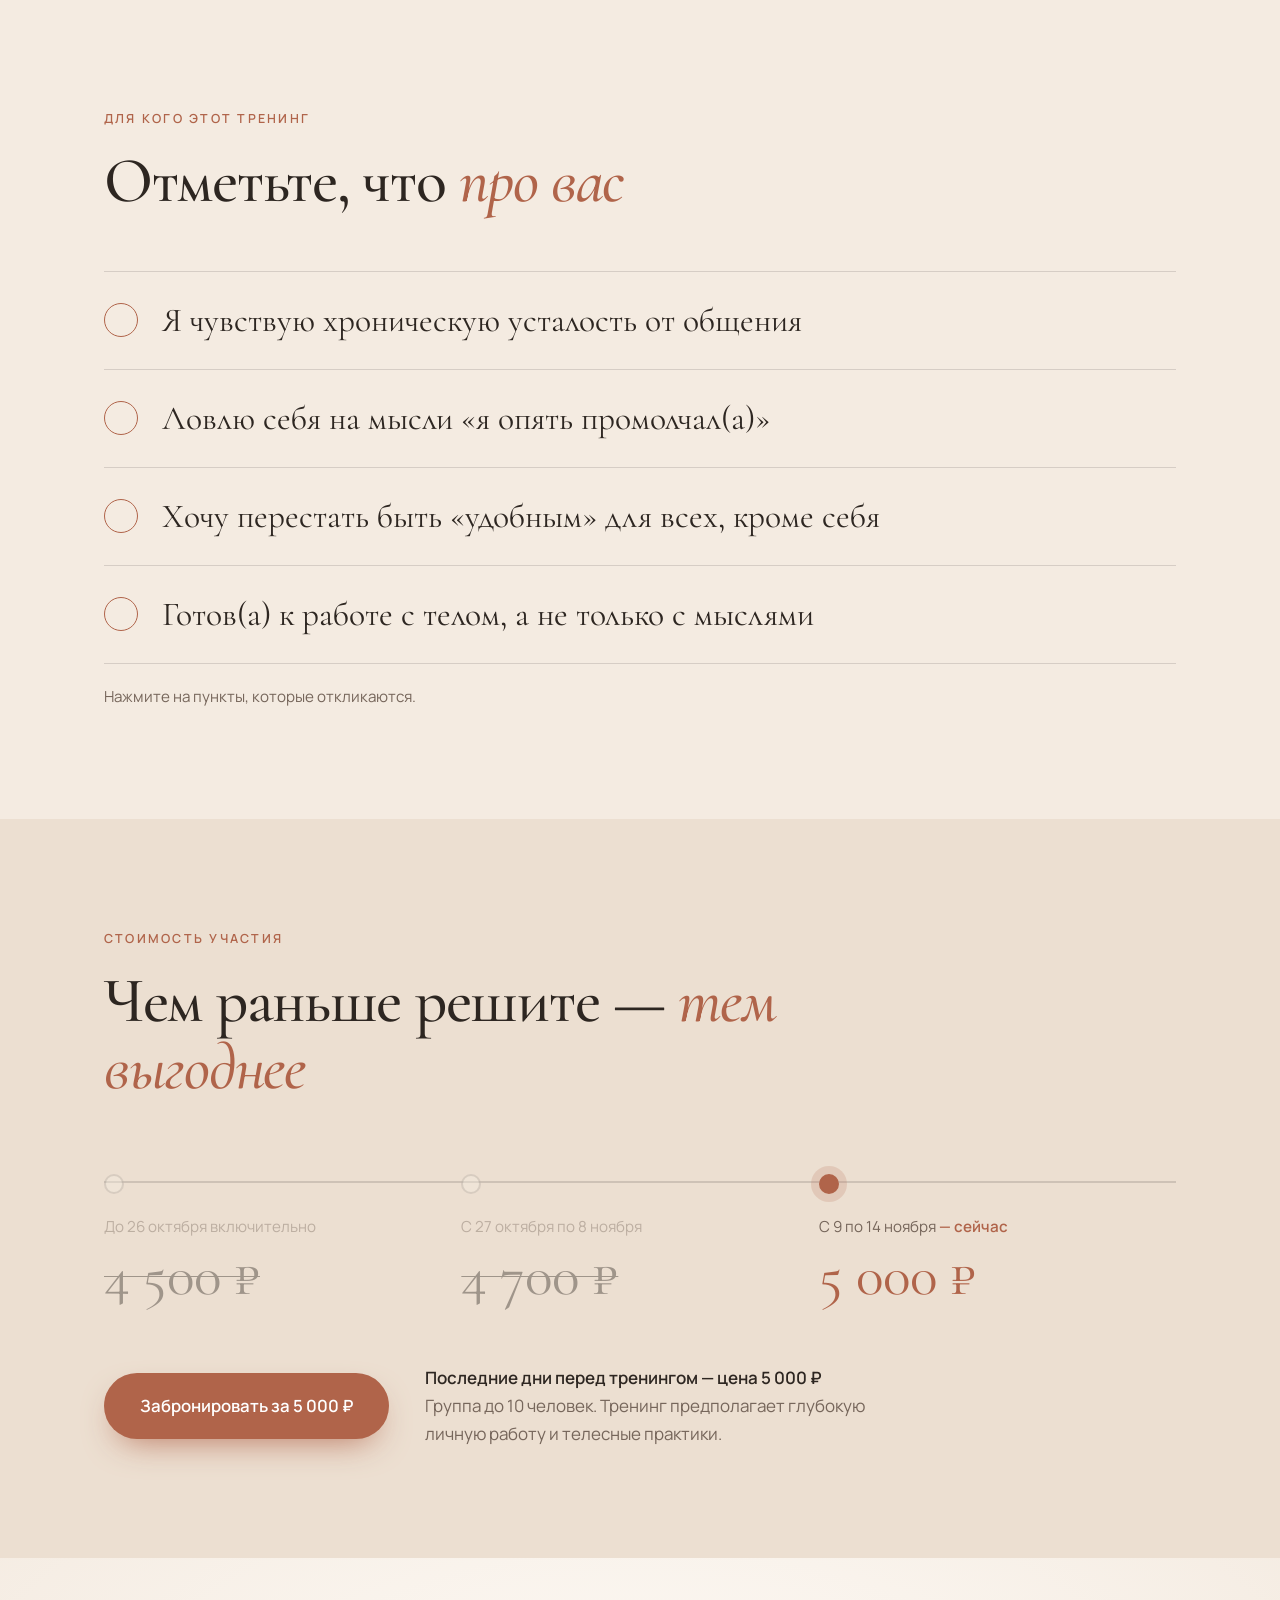
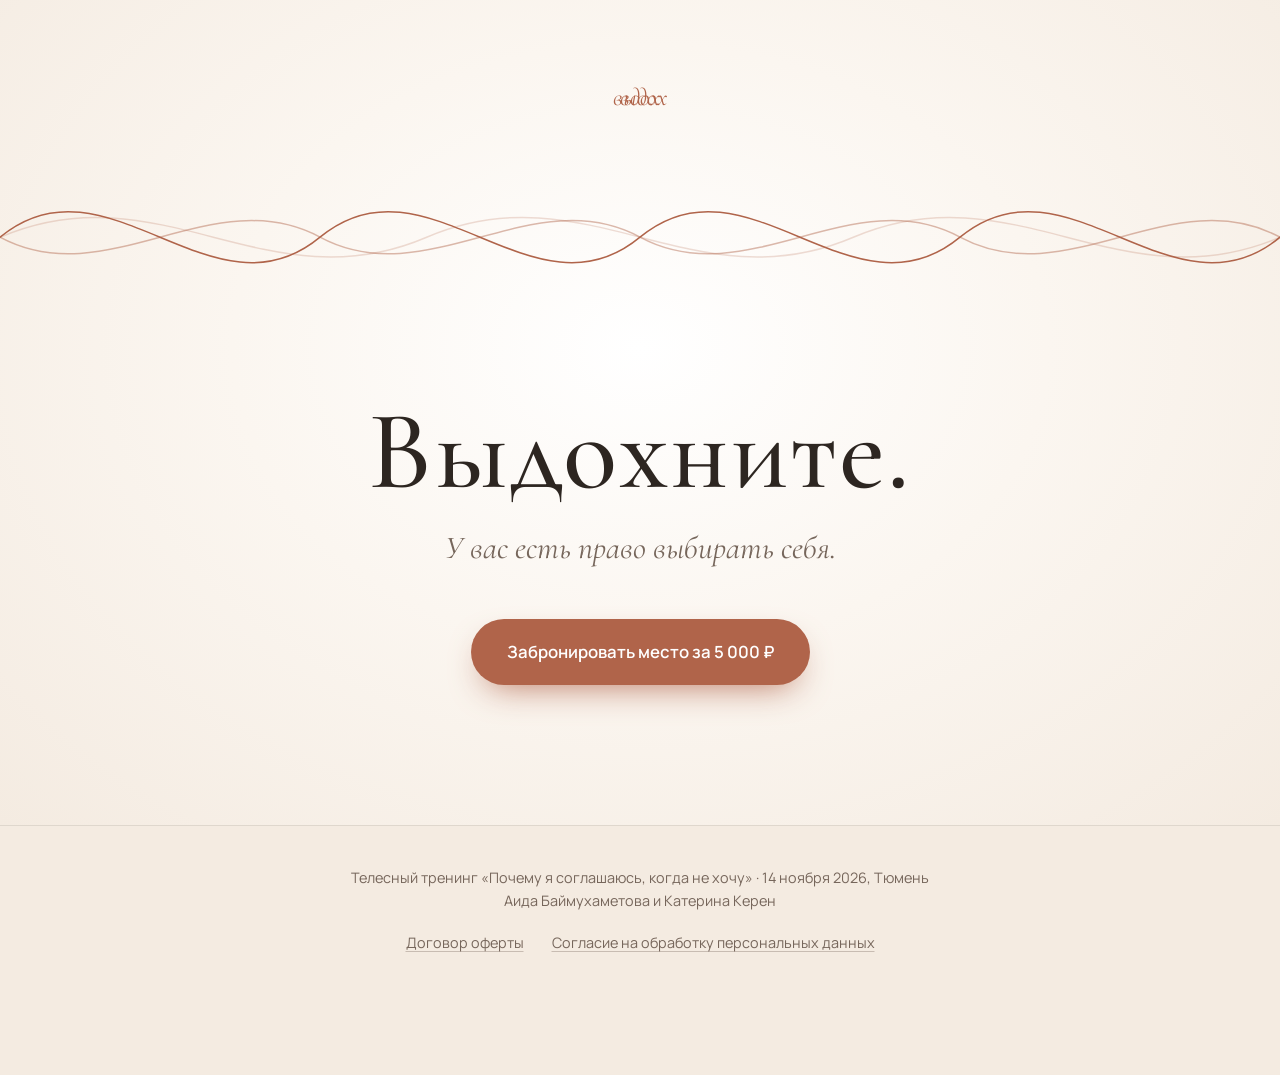
==== commit 063b8283: "Redesign landing: tension-to-exhale concept, photos, booking form, legal pages - Dark-to-light narra" ====
--- a/index.html
+++ b/index.html
@@ -8,422 +8,854 @@
   <meta property="og:title" content="Телесный тренинг «Почему я соглашаюсь, когда не хочу»">
   <meta property="og:description" content="14 ноября, Тюмень. Закрытая группа до 10 человек. Ведущие: Аида Баймухаметова и Катерина Керен.">
   <meta property="og:type" content="website">
+  <meta name="theme-color" content="#211813">
   <link rel="preconnect" href="https://fonts.googleapis.com">
   <link rel="preconnect" href="https://fonts.gstatic.com" crossorigin>
-  <link href="https://fonts.googleapis.com/css2?family=Cormorant+Garamond:ital,wght@0,500;0,600;1,500&family=Manrope:wght@400;500;600;700&display=swap" rel="stylesheet">
+  <link href="https://fonts.googleapis.com/css2?family=Cormorant+Garamond:ital,wght@0,400;0,500;0,600;1,400;1,500&family=Manrope:wght@400;500;600;700&display=swap" rel="stylesheet">
   <style>
     :root {
-      --bg: #f7f1ea;
-      --bg-alt: #efe5d9;
-      --card: #fffaf4;
-      --fg: #2d2621;
-      --muted: #6f625a;
-      --accent: #b0644a;
-      --accent-hover: #984f37;
-      --accent-soft: #ecd3c6;
-      --sage: #8a9a7e;
-      --line: #e2d5c7;
-      --radius: 22px;
-      --max: 1080px;
-    }
-    @media (prefers-color-scheme: dark) {
-      :root {
-        --bg: #1c1815;
-        --bg-alt: #241f1b;
-        --card: #2a2420;
-        --fg: #f1e9e1;
-        --muted: #b6a89c;
-        --accent: #d9876b;
-        --accent-hover: #e69b81;
-        --accent-soft: #4a3329;
-        --sage: #a7b69a;
-        --line: #3a322c;
-      }
+      --ink: #211813;
+      --ink-2: #3b2519;
+      --clay: #8c5238;
+      --clay-2: #b0644a;
+      --coral: #e0896a;
+      --sand: #f4ebe1;
+      --sand-2: #ecdfd1;
+      --paper: #fbf6f0;
+      --text: #2d2621;
+      --muted: #76665b;
+      --light: #f3e8dd;
+      --light-muted: rgba(243, 232, 221, .62);
+      --serif: "Cormorant Garamond", Georgia, serif;
+      --sans: "Manrope", system-ui, sans-serif;
+      --max: 1120px;
     }
     * { box-sizing: border-box; margin: 0; padding: 0; }
     html { scroll-behavior: smooth; }
     body {
-      background: var(--bg);
-      color: var(--fg);
-      font-family: "Manrope", system-ui, sans-serif;
-      font-size: 17px;
-      line-height: 1.65;
-      -webkit-font-smoothing: antialiased;
-    }
-    h1, h2, h3 { font-family: "Cormorant Garamond", Georgia, serif; font-weight: 600; line-height: 1.1; letter-spacing: -0.01em; }
-    h2 { font-size: clamp(2rem, 4.5vw, 3rem); margin-bottom: 28px; }
-    h3 { font-size: 1.55rem; margin-bottom: 8px; }
-    p + p { margin-top: 14px; }
+      background: var(--ink); color: var(--text);
+      font-family: var(--sans); font-size: 17px; line-height: 1.65;
+      -webkit-font-smoothing: antialiased; overflow-x: hidden;
+    }
+    /* лёгкое зерно поверх всей страницы — фактура вместо «цифровой» гладкости */
+    body::after {
+      content: ""; position: fixed; inset: 0; pointer-events: none; z-index: 100; opacity: .07;
+      background: url("data:image/svg+xml,%3Csvg xmlns='http://www.w3.org/2000/svg' width='160' height='160'%3E%3Cfilter id='n'%3E%3CfeTurbulence type='fractalNoise' baseFrequency='.9' numOctaves='3' stitchTiles='stitch'/%3E%3C/filter%3E%3Crect width='100%25' height='100%25' filter='url(%23n)'/%3E%3C/svg%3E");
+    }
+    h1, h2, h3 { font-family: var(--serif); font-weight: 500; line-height: 1.05; }
+    em { font-style: italic; }
     a { color: inherit; }
-    .wrap { max-width: var(--max); margin: 0 auto; padding: 0 20px; }
-    section { padding: 88px 0; }
-    .alt { background: var(--bg-alt); }
-    .eyebrow {
-      display: inline-block; font-size: 0.78rem; font-weight: 700; letter-spacing: 0.14em;
-      text-transform: uppercase; color: var(--accent); margin-bottom: 14px;
-    }
-    .lead { font-size: 1.15rem; color: var(--muted); max-width: 680px; }
-
-    /* Buttons */
+    .wrap { max-width: var(--max); margin: 0 auto; padding: 0 24px; }
+    .kicker { font-size: .78rem; font-weight: 600; letter-spacing: .18em; text-transform: uppercase; }
+
+    /* появление при прокрутке */
+    .reveal { opacity: 0; transform: translateY(28px); filter: blur(6px); transition: opacity 1s ease, transform 1s ease, filter 1s ease; }
+    .reveal.in { opacity: 1; transform: none; filter: none; }
+
+    /* кнопка */
     .btn {
-      display: inline-block; text-align: center;
-      background: var(--accent); color: #fff; text-decoration: none;
-      font-weight: 600; font-size: 1.05rem; padding: 18px 32px; border-radius: 999px;
-      border: none; cursor: pointer; transition: background .2s, transform .2s;
-      box-shadow: 0 10px 30px -12px var(--accent);
-    }
+      display: inline-block; text-align: center; text-decoration: none; cursor: pointer;
+      background: var(--clay-2); color: #fff; font-weight: 600; font-size: 1.05rem;
+      padding: 19px 36px; border-radius: 999px; border: none;
+      transition: background .25s, transform .25s, box-shadow .25s;
+      box-shadow: 0 14px 34px -14px rgba(176, 100, 74, .9);
+    }
+    .btn:hover { background: var(--coral); transform: translateY(-2px); }
     .js-price { white-space: nowrap; }
-    .btn:hover { background: var(--accent-hover); transform: translateY(-2px); }
-    .btn-ghost {
-      background: transparent; color: var(--fg); box-shadow: none;
-      border: 1.5px solid var(--line);
-    }
-    .btn-ghost:hover { background: var(--card); }
-
-    /* Hero */
-    .hero { padding: 40px 0 96px; position: relative; overflow: hidden; }
-    .hero::before, .hero::after {
-      content: ""; position: absolute; border-radius: 50%; filter: blur(60px); opacity: .55; z-index: 0;
-    }
-    .hero::before { width: 420px; height: 420px; background: var(--accent-soft); top: -120px; right: -100px; }
-    .hero::after { width: 320px; height: 320px; background: color-mix(in srgb, var(--sage) 35%, transparent); bottom: -80px; left: -120px; }
-    .hero .wrap { position: relative; z-index: 1; }
-    .topbar { display: flex; justify-content: space-between; align-items: center; padding: 8px 0 64px; font-size: .9rem; color: var(--muted); }
-    .topbar strong { color: var(--fg); font-family: "Cormorant Garamond", serif; font-size: 1.35rem; }
-    .hero h1 { font-size: clamp(2.6rem, 7.5vw, 5.4rem); max-width: 900px; }
-    .hero h1 em { font-style: italic; color: var(--accent); }
-    .hero .lead { margin-top: 24px; }
-    .facts { display: flex; flex-wrap: wrap; gap: 12px; margin: 36px 0 40px; }
-    .fact {
-      background: var(--card); border: 1px solid var(--line); border-radius: 999px;
-      padding: 10px 18px; font-size: .95rem; font-weight: 500;
-    }
-    .fact b { color: var(--accent); font-weight: 700; }
-    .cta-row { display: flex; flex-wrap: wrap; gap: 14px; align-items: center; }
-    .seats { font-size: .95rem; color: var(--muted); }
-    .seats b { color: var(--fg); }
-
-    /* Pain points */
-    .pains { display: grid; grid-template-columns: repeat(auto-fit, minmax(240px, 1fr)); gap: 18px; }
+
+    /* ========== 1. НАПРЯЖЕНИЕ ========== */
+    .hero {
+      position: relative; min-height: 100svh; overflow: hidden;
+      background: radial-gradient(ellipse at 50% 60%, #2e211a 0%, var(--ink) 70%);
+      color: var(--light); display: flex; flex-direction: column;
+    }
+    .marquee { position: relative; z-index: 2; overflow: hidden; border-bottom: 1px solid rgba(243,232,221,.14); padding: 14px 0; }
+    .marquee-track { display: flex; width: max-content; animation: slide 40s linear infinite; }
+    .marquee-track span {
+      font-family: var(--serif); font-size: 1.3rem; white-space: nowrap;
+      padding-right: 44px; display: inline-flex; align-items: center; gap: 44px;
+    }
+    .marquee-track span::after { content: "✦"; color: var(--coral); font-size: .75em; }
+    @keyframes slide { to { transform: translateX(-50%); } }
+
+    /* стена из автоматических «да» */
+    .yes-wall {
+      position: absolute; inset: -10% -20%; z-index: 0; pointer-events: none;
+      display: flex; flex-direction: column; justify-content: center; gap: .1em;
+      font-family: var(--serif); font-size: clamp(1.6rem, 3.4vw, 2.8rem); line-height: 1.05;
+      color: var(--light); opacity: .07; transform: rotate(-4deg);
+    }
+    .yes-wall div { white-space: nowrap; animation: slide 90s linear infinite; }
+    .yes-wall div:nth-child(even) { animation-direction: reverse; animation-duration: 110s; }
+    .hero::before {
+      content: ""; position: absolute; inset: 0; z-index: 1; pointer-events: none;
+      background: radial-gradient(ellipse 60% 55% at 35% 55%, var(--ink) 20%, transparent 80%);
+    }
+    .hero-photo {
+      position: absolute; z-index: 1; top: 0; right: 0; bottom: 0; width: 64%; pointer-events: none;
+      -webkit-mask-image: linear-gradient(to right, transparent 0%, #000 42%), linear-gradient(to top, transparent 0%, #000 28%);
+      -webkit-mask-composite: source-in;
+      mask-image: linear-gradient(to right, transparent 0%, #000 42%), linear-gradient(to top, transparent 0%, #000 28%);
+      mask-composite: intersect;
+    }
+    .hero-photo img {
+      width: 100%; height: 100%; object-fit: cover; object-position: 10% 35%;
+      filter: grayscale(1) sepia(.45) brightness(.78) contrast(1.12);
+      animation: photo-breathe 12s ease-in-out infinite; transform-origin: 70% 40%;
+    }
+    @keyframes photo-breathe { 0%, 100% { transform: scale(1); } 50% { transform: scale(1.045); } }
+    .hero-body { position: relative; z-index: 2; flex: 1; display: flex; align-items: center; padding: 72px 0 96px; }
+    .hero .kicker { color: var(--coral); margin-bottom: 28px; display: block; }
+    .hero h1 {
+      font-size: clamp(3rem, 9vw, 7.4rem); line-height: .9; letter-spacing: -.035em; max-width: 1000px;
+      animation: clench 6s ease-in-out infinite;
+      transform-origin: left center;
+    }
+    .hero h1 em { color: var(--coral); display: block; }
+    /* заголовок едва заметно «сжимается» — как плечи, которые напрягаются */
+    @keyframes clench { 0%, 100% { letter-spacing: -.035em; } 50% { letter-spacing: -.05em; } }
+    .hero .lead { margin-top: 32px; max-width: 560px; font-size: 1.12rem; color: var(--light-muted); }
+    .hero-meta { margin: 36px 0 40px; display: flex; flex-wrap: wrap; gap: 8px 28px; font-size: .98rem; }
+    .hero-meta span { display: inline-flex; align-items: center; gap: 10px; }
+    .hero-meta span::before { content: ""; width: 6px; height: 6px; border-radius: 50%; background: var(--coral); }
+    .deadline { margin-top: 16px; font-size: .92rem; color: var(--light-muted); }
+    .deadline b { color: var(--light); font-weight: 600; }
+    .scroll-hint {
+      position: absolute; z-index: 2; bottom: 28px; left: 50%; transform: translateX(-50%);
+      font-size: .75rem; letter-spacing: .2em; text-transform: uppercase; color: var(--light-muted);
+      display: flex; flex-direction: column; align-items: center; gap: 10px;
+    }
+    .scroll-hint::after { content: ""; width: 1px; height: 40px; background: linear-gradient(var(--light-muted), transparent); animation: drip 2.4s ease-in-out infinite; transform-origin: top; }
+    @keyframes drip { 0% { transform: scaleY(0); } 50% { transform: scaleY(1); } 100% { transform: scaleY(1); opacity: 0; } }
+
+    /* боли — навязчивые мысли */
+    .pains { background: var(--ink); color: var(--light); padding: 120px 0 80px; }
+    .pains .kicker { color: var(--coral); margin-bottom: 64px; display: block; }
     .pain {
-      background: var(--card); border: 1px solid var(--line); border-radius: var(--radius);
-      padding: 28px; position: relative;
-    }
-    .pain::before {
-      content: "“"; font-family: "Cormorant Garamond", serif; font-size: 4rem; line-height: 1;
-      color: var(--accent-soft); position: absolute; top: 10px; right: 20px;
-    }
-    .insight {
-      margin-top: 48px; padding: 40px; border-radius: var(--radius);
-      background: var(--fg); color: var(--bg);
-    }
-    .insight h3 { font-size: clamp(1.7rem, 3.5vw, 2.3rem); margin-bottom: 16px; }
-    .insight p { opacity: .85; }
-    .insight .final { opacity: 1; font-weight: 600; margin-top: 20px; }
-
-    /* Why body */
-    .split { display: grid; grid-template-columns: 1fr 1fr; gap: 56px; align-items: start; }
-    .checks { list-style: none; display: grid; gap: 14px; margin-top: 8px; }
-    .checks li {
-      background: var(--card); border: 1px solid var(--line); border-radius: 18px;
-      padding: 20px 22px 20px 60px; position: relative;
-    }
-    .checks li::before {
-      content: ""; position: absolute; left: 22px; top: 24px; width: 22px; height: 22px; border-radius: 50%;
-      background: var(--sage);
-      -webkit-mask: url("data:image/svg+xml,%3Csvg xmlns='http://www.w3.org/2000/svg' viewBox='0 0 24 24'%3E%3Cpath d='M9 16.2 4.8 12l-1.4 1.4L9 19 21 7l-1.4-1.4z'/%3E%3C/svg%3E") center/16px no-repeat, linear-gradient(#000 0 0);
-      -webkit-mask-composite: xor; mask-composite: exclude;
-    }
-
-    /* Results */
-    .results { display: grid; grid-template-columns: repeat(auto-fit, minmax(230px, 1fr)); gap: 18px; counter-reset: r; }
-    .result {
-      background: var(--card); border: 1px solid var(--line); border-radius: var(--radius); padding: 30px;
-      counter-increment: r;
-    }
-    .result::before {
-      content: "0" counter(r); display: block; font-family: "Cormorant Garamond", serif;
-      font-size: 2.6rem; color: var(--accent); line-height: 1; margin-bottom: 16px;
-    }
-    .result p { color: var(--muted); }
-
-    /* Hosts */
-    .hosts { display: grid; grid-template-columns: 1fr 1fr; gap: 22px; }
-    .host {
-      background: var(--card); border: 1px solid var(--line); border-radius: var(--radius); padding: 32px;
-      display: flex; gap: 22px; align-items: flex-start;
-    }
-    .avatar {
-      flex: 0 0 auto; width: 96px; height: 96px; border-radius: 50%;
-      display: grid; place-items: center; overflow: hidden;
-      font-family: "Cormorant Garamond", serif; font-size: 2.2rem; color: #fff;
-    }
-    .avatar img { width: 100%; height: 100%; object-fit: cover; }
-    .host:nth-child(1) .avatar { background: var(--accent); }
-    .host:nth-child(2) .avatar { background: var(--sage); }
-    .host p { color: var(--muted); }
-    .hosts-note { text-align: center; margin-top: 36px; font-family: "Cormorant Garamond", serif; font-size: 1.6rem; font-style: italic; }
-
-    /* Pricing */
-    .prices { display: grid; grid-template-columns: repeat(3, 1fr); gap: 18px; margin-top: 12px; }
-    .price {
-      background: var(--card); border: 1.5px solid var(--line); border-radius: var(--radius);
-      padding: 30px 26px; position: relative; transition: opacity .2s;
-    }
-    .price .when { font-size: .92rem; color: var(--muted); font-weight: 500; }
-    .price .amount { font-family: "Cormorant Garamond", serif; font-size: 2.8rem; font-weight: 600; margin-top: 8px; }
-    .price.current { border-color: var(--accent); box-shadow: 0 20px 40px -24px var(--accent); }
-    .price.current::after {
-      content: "Сейчас"; position: absolute; top: -13px; left: 24px;
-      background: var(--accent); color: #fff; font-size: .78rem; font-weight: 700;
-      padding: 4px 12px; border-radius: 999px; letter-spacing: .04em;
-    }
-    .price.past { opacity: .45; }
-    .price.past .amount { text-decoration: line-through; }
-    .price-note { margin-top: 22px; color: var(--muted); font-size: .95rem; }
-
-    /* Audience */
-    .audience { list-style: none; display: grid; grid-template-columns: 1fr 1fr; gap: 14px; }
-    .audience li {
-      padding: 22px 24px; border-radius: 18px; background: var(--card); border: 1px solid var(--line);
-      display: flex; gap: 14px; align-items: flex-start;
-    }
-    .audience li::before { content: "—"; color: var(--accent); font-weight: 700; }
-
-    /* Final CTA */
-    .final-cta { text-align: center; }
-    .final-cta h2 { font-size: clamp(2.4rem, 6vw, 4rem); margin-bottom: 12px; }
-    .final-cta .lead { margin: 0 auto 36px; }
-    .seat-bar { max-width: 320px; height: 8px; border-radius: 99px; background: var(--line); margin: 22px auto 10px; overflow: hidden; }
-    .seat-bar span { display: block; height: 100%; background: var(--accent); border-radius: 99px; }
-
-    footer { padding: 40px 0 120px; text-align: center; color: var(--muted); font-size: .9rem; border-top: 1px solid var(--line); }
-
-    /* Sticky mobile CTA */
-    .sticky {
-      position: fixed; left: 12px; right: 12px; bottom: 12px; z-index: 50;
-      display: none; transform: translateY(150%); transition: transform .3s;
-    }
+      font-family: var(--serif); font-size: clamp(1.7rem, 3.6vw, 2.9rem); line-height: 1.12;
+      max-width: 820px; margin-bottom: 88px; letter-spacing: -.01em;
+    }
+    .pain:nth-child(odd) { margin-left: auto; text-align: right; }
+    .pain em { color: var(--coral); }
+    .pain:last-child { margin-bottom: 0; }
+
+    /* ========== 2. ОСОЗНАНИЕ: карта тела ========== */
+    .bodymap { position: relative; height: 340vh; background: linear-gradient(var(--ink), var(--ink-2)); color: var(--light); }
+    .bodymap-inner {
+      position: sticky; top: 0; height: 100svh;
+      display: grid; grid-template-columns: 1fr 1fr; align-items: center; gap: 40px;
+    }
+    .bodymap h2 { font-size: clamp(2.2rem, 4.6vw, 3.8rem); letter-spacing: -.02em; }
+    .bodymap h2 em { color: var(--coral); }
+    .bodymap p { margin-top: 24px; color: var(--light-muted); max-width: 470px; }
+    .step-dots { display: flex; gap: 8px; margin-top: 32px; }
+    .step-dots i { width: 28px; height: 3px; border-radius: 2px; background: rgba(243,232,221,.2); transition: background .4s; }
+    .step-dots i.on { background: var(--coral); }
+    .figure { width: 100%; max-height: 86svh; }
+    .figure .body {
+      transform-box: view-box; transform-origin: 200px 580px;
+      filter: saturate(.85) brightness(.95);
+      animation: body-breathe 6s ease-in-out infinite;
+      transition: filter 1s ease;
+    }
+    .figure .aura { transition: opacity 1s ease; }
+    @keyframes body-breathe { 0%, 100% { transform: scale(1, 1); } 45% { transform: scale(1.012, 1.008); } }
+    /* в полном зажиме тело темнеет и чуть «сжимается», дыхание останавливается, тёплое свечение гаснет */
+    .figure.tense .body { animation: none; transform: scale(.985, 1); filter: saturate(.6) brightness(.7); }
+    .figure.tense .aura { opacity: 0; }
+    .figure .pt { opacity: 0; transition: opacity .6s; }
+    .figure .pt.on { opacity: 1; }
+    .figure .pt circle.core { fill: var(--light); }
+    .figure .pt circle.ring { fill: none; stroke: var(--light); stroke-width: 1.5; transform-box: fill-box; transform-origin: center; animation: pulse 2s ease-out infinite; }
+    @keyframes pulse { from { transform: scale(.6); opacity: 1; } to { transform: scale(2.6); opacity: 0; } }
+    .figure .pt line { stroke: var(--coral); stroke-opacity: .6; stroke-width: 1; }
+    .figure .pt text { fill: var(--light); font-family: var(--sans); font-size: 15px; }
+
+    /* ========== 3. ОПОРА ========== */
+    .practice { position: relative; background: linear-gradient(var(--ink-2), var(--clay) 85%); color: var(--light); padding: 120px 0 200px; }
+    .practice-grid { display: grid; grid-template-columns: 1.1fr 1fr; gap: 72px; align-items: start; }
+    .practice h2 { font-size: clamp(2.2rem, 4.6vw, 3.8rem); letter-spacing: -.02em; }
+    .practice h2 em { color: #f6c2a8; }
+    .practice .kicker { color: #f6c2a8; display: block; margin-bottom: 24px; }
+    .practice .sub { margin-top: 28px; color: var(--light-muted); font-size: 1.08rem; max-width: 500px; }
+    .practice .intro { font-weight: 600; margin-bottom: 8px; }
+    .practice ol { list-style: none; counter-reset: p; }
+    .practice li {
+      counter-increment: p; display: grid; grid-template-columns: 56px 1fr; gap: 8px;
+      padding: 28px 0; border-bottom: 1px solid rgba(243,232,221,.2); font-size: 1.1rem;
+    }
+    .practice li::before { content: counter(p); font-family: var(--serif); font-style: italic; font-size: 2.2rem; line-height: 1; color: #f6c2a8; }
+    .wave { position: absolute; left: 0; right: 0; bottom: -1px; width: 100%; height: 120px; display: block; }
+
+    .light { background: var(--sand); }
+    .light-2 { background: var(--sand-2); }
+    section.block { padding: 110px 0; }
+    .block .kicker { color: var(--clay-2); display: block; margin-bottom: 18px; }
+    .block h2 { font-size: clamp(2.2rem, 5vw, 4rem); letter-spacing: -.02em; max-width: 780px; }
+    .block h2 em { color: var(--clay-2); }
+
+    /* результат — путь от зажима к свободе */
+    .path { position: relative; display: grid; grid-template-columns: repeat(4, 1fr); gap: 32px; margin-top: 80px; }
+    .path-line { position: absolute; top: 0; left: 0; width: 100%; height: 60px; overflow: visible; }
+    .path-line path { fill: none; stroke: var(--clay-2); stroke-width: 1.5; stroke-dasharray: 1; stroke-dashoffset: 1; transition: stroke-dashoffset 2.4s ease; }
+    .path.in .path-line path { stroke-dashoffset: 0; }
+    .step { position: relative; padding-top: 84px; }
+    .step::before {
+      content: ""; position: absolute; top: var(--y, 24px); left: 0; width: 14px; height: 14px; border-radius: 50%;
+      background: var(--sand); border: 2px solid var(--clay-2);
+    }
+    .step:last-child::before { background: var(--clay-2); }
+    .step .num { font-family: var(--serif); font-style: italic; color: var(--clay-2); font-size: 1.1rem; }
+    .step h3 { font-size: 2rem; margin: 4px 0 12px; }
+    .step p { color: var(--muted); }
+
+    /* ведущие */
+    .hosts { display: grid; grid-template-columns: 1fr 1fr; gap: 64px; margin-top: 72px; }
+    .host:nth-child(2) { margin-top: 140px; }
+    .blob {
+      aspect-ratio: 4 / 5; overflow: hidden; position: relative; max-width: 400px;
+      border-radius: 58% 42% 50% 50% / 46% 54% 46% 54%;
+      animation: breathe-shape 14s ease-in-out infinite;
+      display: grid; place-items: center;
+    }
+    .blob img {
+      width: 100%; height: 100%; object-fit: cover; object-position: var(--pos, 50% 50%);
+      transform: scale(var(--zoom, 1)); transform-origin: var(--pos, 50% 50%);
+      filter: sepia(.18) saturate(.9);
+      transition: transform 1.2s ease;
+    }
+    .host:hover .blob img { transform: scale(calc(var(--zoom, 1) * 1.04)); }
+    .host:nth-child(1) .blob { background: var(--clay); }
+    .host:nth-child(2) .blob { background: #8a7058; animation-delay: -7s; }
+    /* тёплая вуаль снизу — фото «растворяется» в палитре сайта */
+    .blob::after { content: ""; position: absolute; inset: 0; background: linear-gradient(to top, rgba(140,82,56,.35), transparent 45%); mix-blend-mode: multiply; }
+    .portrait { position: relative; max-width: 400px; }
+    .orbit {
+      position: absolute; width: 46%; right: -14%; bottom: -6%; overflow: visible;
+      animation: spin 30s linear infinite;
+    }
+    .host:nth-child(2) .orbit { right: auto; left: -14%; animation-direction: reverse; }
+    .orbit text { font-family: var(--sans); font-size: 11px; font-weight: 600; letter-spacing: .1em; text-transform: uppercase; fill: var(--clay); }
+    @keyframes spin { to { transform: rotate(360deg); } }
+    @keyframes breathe-shape {
+      0%, 100% { border-radius: 58% 42% 50% 50% / 46% 54% 46% 54%; }
+      50% { border-radius: 44% 56% 42% 58% / 56% 44% 56% 44%; }
+    }
+    .host h3 { font-size: clamp(2rem, 3.4vw, 2.8rem); margin-top: 32px; }
+    .host p { color: var(--muted); margin-top: 10px; max-width: 420px; }
+    .hosts-note {
+      font-family: var(--serif); font-style: italic; font-size: clamp(1.6rem, 3vw, 2.4rem); line-height: 1.25;
+      max-width: 820px; margin: 120px auto 0; text-align: center;
+    }
+
+    /* для кого — интерактив */
+    .audience { margin-top: 56px; border-top: 1px solid rgba(45,38,33,.15); }
+    .aud {
+      width: 100%; display: flex; align-items: center; gap: 24px; text-align: left; cursor: pointer;
+      background: none; border: none; border-bottom: 1px solid rgba(45,38,33,.15);
+      padding: 28px 0; font-family: var(--serif); font-size: clamp(1.4rem, 2.8vw, 2.1rem); color: var(--text);
+      transition: color .3s;
+    }
+    .aud .box {
+      flex: 0 0 auto; width: 34px; height: 34px; border-radius: 50%; border: 1.5px solid var(--clay-2);
+      display: grid; place-items: center; transition: background .3s;
+    }
+    .aud .box svg { width: 16px; height: 16px; stroke: #fff; stroke-width: 3; fill: none; opacity: 0; transition: opacity .3s; }
+    .aud:hover { color: var(--clay); }
+    .aud[aria-pressed="true"] .box { background: var(--clay-2); }
+    .aud[aria-pressed="true"] .box svg { opacity: 1; }
+    .aud-hint { margin-top: 20px; color: var(--muted); font-size: .95rem; }
+    .aud-result { max-height: 0; overflow: hidden; opacity: 0; transition: max-height .6s, opacity .6s, margin .6s; }
+    .aud-result.show { max-height: 300px; opacity: 1; margin-top: 40px; }
+    .aud-result p { font-family: var(--serif); font-size: 1.8rem; margin-bottom: 20px; }
+
+    /* цена — шкала */
+    .price-track { position: relative; display: grid; grid-template-columns: repeat(3, 1fr); margin-top: 72px; }
+    .price-track::before { content: ""; position: absolute; top: 7px; left: 0; right: 0; height: 2px; background: rgba(45,38,33,.15); }
+    .tier { position: relative; padding-top: 40px; padding-right: 20px; }
+    .tier::before {
+      content: ""; position: absolute; top: 0; left: 0; width: 16px; height: 16px; border-radius: 50%;
+      background: var(--sand); border: 2px solid rgba(45,38,33,.3);
+    }
+    .tier .when { color: var(--muted); font-size: .95rem; }
+    .tier .amount { font-family: var(--serif); font-size: clamp(2.4rem, 5vw, 3.6rem); line-height: 1.1; margin-top: 6px; }
+    .tier.current::before { background: var(--clay-2); border-color: var(--clay-2); box-shadow: 0 0 0 8px rgba(176,100,74,.18); }
+    .tier.current .amount { color: var(--clay-2); }
+    .tier.current .when::after { content: " — сейчас"; color: var(--clay-2); font-weight: 600; }
+    .tier.past { opacity: .4; }
+    .tier.past .amount { text-decoration: line-through; text-decoration-thickness: 1px; }
+    .price-foot { margin-top: 56px; display: flex; flex-wrap: wrap; align-items: center; gap: 20px 36px; }
+    .price-foot p { color: var(--muted); max-width: 440px; }
+    .countdown { font-weight: 600; color: var(--text); }
+
+    /* ========== 4. ВЫДОХ ========== */
+    .exhale {
+      background: radial-gradient(ellipse at 50% 45%, #fff 0%, var(--paper) 45%, var(--sand) 100%);
+      padding: 120px 0 140px; text-align: center; overflow: hidden;
+    }
+    /* линия дыхания: вдох 4 с — волна поднимается, выдох 6 с — разглаживается */
+    .breath-line { display: block; width: 100%; height: clamp(160px, 18vw, 240px); margin: 8px 0 40px; overflow: visible; }
+    .breath-line path { fill: none; stroke: var(--clay-2); stroke-width: 1.5; stroke-linecap: round; vector-effect: non-scaling-stroke; }
+    .breath-line path:nth-child(2) { stroke-opacity: .45; }
+    .breath-line path:nth-child(3) { stroke-opacity: .22; }
+    .breath-label { position: relative; font-family: var(--serif); font-style: italic; font-size: 1.5rem; color: var(--clay-2); height: 1.5em; }
+    .breath-label span { position: absolute; left: 50%; transform: translateX(-50%); animation: label-in 10s infinite; }
+    .breath-label span + span { animation-name: label-out; }
+    @keyframes label-in { 0%, 36% { opacity: 1; } 42%, 96% { opacity: 0; } 100% { opacity: 1; } }
+    @keyframes label-out { 0%, 38% { opacity: 0; } 44%, 94% { opacity: 1; } 100% { opacity: 0; } }
+    .exhale h2 { font-size: clamp(3.4rem, 10vw, 7rem); letter-spacing: .02em; color: var(--text); }
+    .exhale .lead { font-family: var(--serif); font-style: italic; font-size: clamp(1.4rem, 3vw, 2rem); color: var(--muted); margin: 12px 0 44px; }
+
+    footer { background: var(--sand); color: var(--muted); font-size: .9rem; text-align: center; padding: 40px 24px 120px; border-top: 1px solid rgba(45,38,33,.1); }
+
+    .footer-links { display: flex; flex-wrap: wrap; justify-content: center; gap: 8px 28px; margin-top: 18px; }
+    .footer-links a { color: var(--muted); text-decoration: underline; text-decoration-color: rgba(118,102,91,.35); text-underline-offset: 3px; }
+    .footer-links a:hover { color: var(--clay-2); }
+
+    /* ===== модальное окно записи ===== */
+    .modal { position: fixed; inset: 0; z-index: 200; display: flex; align-items: center; justify-content: center; padding: 20px; opacity: 0; visibility: hidden; transition: opacity .35s, visibility .35s; }
+    .modal.open { opacity: 1; visibility: visible; }
+    .modal-overlay { position: absolute; inset: 0; background: rgba(33, 24, 19, .72); backdrop-filter: blur(6px); }
+    .modal-dialog {
+      position: relative; width: 100%; max-width: 480px; max-height: 92svh; overflow-y: auto;
+      background: var(--paper); border-radius: 28px; padding: 40px 36px 32px;
+      box-shadow: 0 30px 80px -20px rgba(33,24,19,.6);
+      transform: translateY(24px) scale(.97); transition: transform .4s ease;
+    }
+    .modal.open .modal-dialog { transform: none; }
+    .modal-dialog .kicker { color: var(--clay-2); display: block; margin-bottom: 10px; }
+    .modal-dialog h2 { font-size: 2.4rem; letter-spacing: -.01em; }
+    .modal-sub { color: var(--muted); font-size: .95rem; margin: 6px 0 26px; }
+    .modal-close {
+      position: absolute; top: 14px; right: 14px; width: 40px; height: 40px; border-radius: 50%;
+      border: none; background: none; font-size: 1.7rem; line-height: 1; color: var(--muted); cursor: pointer; transition: background .2s;
+    }
+    .modal-close:hover { background: var(--sand-2); color: var(--text); }
+    .booking-form { display: grid; gap: 14px; }
+    .field { display: grid; gap: 6px; }
+    .field span { font-size: .82rem; font-weight: 600; color: var(--text); }
+    .field input {
+      width: 100%; padding: 14px 16px; font: inherit; font-size: 1rem; color: var(--text);
+      background: #fff; border: 1.5px solid rgba(45,38,33,.14); border-radius: 14px; transition: border-color .2s, box-shadow .2s;
+    }
+    .field input::placeholder { color: rgba(118,102,91,.55); }
+    .field input:focus { outline: none; border-color: var(--clay-2); box-shadow: 0 0 0 4px rgba(176,100,74,.14); }
+    .booking-form.has-error input:invalid, .booking-form.has-error input:placeholder-shown { border-color: #c0563e; }
+    .field-error { color: #c0563e; font-size: .88rem; }
+    .modal-hint { margin: 24px 0 12px; font-size: .92rem; color: var(--muted); }
+    .messengers { display: grid; gap: 10px; }
+    .messenger {
+      display: flex; align-items: center; gap: 14px; padding: 12px 16px; text-decoration: none; cursor: pointer;
+      font-weight: 600; color: var(--text); background: #fff; border: 1.5px solid rgba(45,38,33,.12); border-radius: 16px;
+      transition: border-color .2s, transform .2s, box-shadow .2s;
+    }
+    .messenger img { width: 36px; height: 36px; border-radius: 10px; object-fit: cover; }
+    .messenger:hover { border-color: var(--clay-2); transform: translateY(-1px); box-shadow: 0 8px 20px -12px rgba(176,100,74,.6); }
+    .modal-legal { margin-top: 18px; font-size: .78rem; line-height: 1.5; color: var(--muted); }
+    .modal-legal a { color: var(--clay-2); }
+
+    .toast {
+      position: fixed; left: 50%; bottom: 24px; z-index: 300; max-width: min(440px, calc(100vw - 32px));
+      padding: 14px 20px; border-radius: 16px; background: var(--ink); color: var(--light); font-size: .92rem; text-align: center;
+      box-shadow: 0 16px 40px -12px rgba(33,24,19,.6); opacity: 0; transform: translate(-50%, 16px); transition: opacity .3s, transform .3s;
+    }
+    .toast.show { opacity: 1; transform: translate(-50%, 0); }
+
+    .sticky { position: fixed; left: 12px; right: 12px; bottom: 12px; z-index: 50; display: none; transform: translateY(150%); transition: transform .35s; }
     .sticky.show { transform: none; }
     .sticky .btn { width: 100%; }
 
-    @media (max-width: 820px) {
-      section { padding: 64px 0; }
-      .split, .hosts, .audience { grid-template-columns: 1fr; gap: 18px; }
-      .prices { grid-template-columns: 1fr; }
-      .host { flex-direction: column; }
-      .insight { padding: 28px; }
-      .topbar { padding-bottom: 40px; }
+    @media (max-width: 860px) {
+      section.block { padding: 80px 0; }
+      .pains { padding: 88px 0 64px; }
+      .pain { margin-bottom: 56px; }
+      .pain:nth-child(odd) { text-align: left; }
+      .bodymap { height: 320vh; }
+      .bodymap-inner { grid-template-columns: 1fr; grid-template-rows: auto 1fr; gap: 0; align-content: center; padding-top: 32px; }
+      .bodymap h2 { font-size: 1.9rem; }
+      .bodymap p { font-size: .95rem; margin-top: 12px; }
+      .step-dots { margin-top: 16px; }
+      .figure { max-height: 58svh; }
+      .practice { padding: 88px 0 150px; }
+      .practice-grid { grid-template-columns: 1fr; gap: 40px; }
+      .path { grid-template-columns: 1fr; gap: 0; margin-top: 48px; padding-left: 36px; border-left: 1.5px solid var(--clay-2); }
+      .path-line { display: none; }
+      .step { padding: 0 0 40px; }
+      .step::before { top: 6px !important; left: -44px; }
+      .hosts { grid-template-columns: 1fr; gap: 64px; }
+      .host:nth-child(2) { margin-top: 0; }
+      .portrait { max-width: 86%; }
+      .host:nth-child(2) .portrait { margin-left: auto; }
+      .orbit { width: 42%; right: -12%; }
+      .host:nth-child(2) .orbit { left: -12%; }
+      .hosts-note { margin-top: 72px; }
+      .price-track { grid-template-columns: 1fr; gap: 28px; padding-left: 36px; }
+      .price-track::before { top: 0; bottom: 0; left: 7px; right: auto; width: 2px; height: auto; }
+      .tier { padding-top: 0; }
+      .tier::before { left: -36px; top: 4px; }
+      .hero .btn, .price-foot .btn { width: 100%; }
       .sticky { display: block; }
-      .hero .btn { width: 100%; }
+      .scroll-hint { display: none; }
+      .modal { padding: 0; align-items: flex-end; }
+      .modal-dialog { border-radius: 28px 28px 0 0; padding: 32px 20px 24px; max-height: 94svh; }
+      .modal-dialog h2 { font-size: 2rem; padding-right: 36px; }
+      .hero-photo {
+        width: 100%; bottom: auto; height: 64svh;
+        -webkit-mask-image: linear-gradient(to top, transparent 0%, #000 45%);
+        mask-image: linear-gradient(to top, transparent 0%, #000 45%);
+      }
+      .hero-photo img { object-position: 47% 30%; transform-origin: 50% 35%; }
+      .hero-body { padding-top: 36svh; align-items: flex-end; }
+    }
+
+    @media (prefers-reduced-motion: reduce) {
+      *, *::before, *::after { animation: none !important; transition: none !important; }
+      .reveal { opacity: 1; transform: none; filter: none; }
+      .bodymap { height: auto; }
+      .bodymap-inner { position: static; height: auto; padding: 100px 24px; }
+      .figure .pt { opacity: 1; }
     }
   </style>
 </head>
 <body>
 
-  <!-- HERO -->
+  <!-- ===== 1. НАПРЯЖЕНИЕ ===== -->
   <header class="hero">
+    <div class="marquee" aria-label="14 ноября · Тюмень">
+      <div class="marquee-track" aria-hidden="true"></div>
+    </div>
+    <div class="yes-wall" aria-hidden="true"></div>
+    <!-- фото с тренинга: человек «прорывается» сквозь стену автоматических «да» -->
+    <div class="hero-photo" aria-hidden="true"><img src="img/main.jpg" alt=""></div>
+
+    <div class="hero-body">
+      <div class="wrap">
+        <span class="kicker">Телесный тренинг · Аида Баймухаметова и Катерина Керен</span>
+        <h1>Почему я соглашаюсь, <em>когда не хочу</em></h1>
+        <p class="lead">Один день, чтобы заметить своё автоматическое «да» — и научиться говорить «нет» без чувства вины. Через тело, а не только через голову.</p>
+        <div class="hero-meta">
+          <span>14 ноября, Тюмень</span>
+          <span>Группа до 10 человек</span>
+          <span>Закрытый формат</span>
+        </div>
+        <a class="btn js-book" href="#price">Забронировать место за <span class="js-price">4 500 ₽</span></a>
+        <p class="deadline js-deadline"></p>
+      </div>
+    </div>
+    <div class="scroll-hint">листайте</div>
+  </header>
+
+  <section class="pains">
     <div class="wrap">
-      <div class="topbar">
-        <strong>Аида &amp; Катерина</strong>
-        <span>14 ноября · Тюмень</span>
-      </div>
-      <span class="eyebrow">Телесный тренинг</span>
-      <h1>Почему я соглашаюсь, <em>когда не хочу</em></h1>
-      <p class="lead">Однодневный тренинг о том, как перестать говорить «да» на автомате и вернуть себе право выбора — через тело, а не только через голову.</p>
-      <div class="facts">
-        <span class="fact"><b>14 ноября</b> · Тюмень</span>
-        <span class="fact">Группа <b>до 10 человек</b></span>
-        <span class="fact">Закрытый формат</span>
-      </div>
-      <div class="cta-row">
-        <a class="btn js-book" href="#price">Забронировать место за <span class="js-price">4 500 ₽</span></a>
-        <span class="seats">Осталось <b class="js-seats">10</b> из 10 мест</span>
-      </div>
-    </div>
-  </header>
-
-  <!-- PAINS -->
-  <section class="alt">
-    <div class="wrap">
-      <span class="eyebrow">Знакомо ли вам это?</span>
-      <h2>«Да», о котором потом жалеешь</h2>
-      <div class="pains">
-        <div class="pain">Вы соглашаетесь на встречу, которая вам не нужна, а потом весь вечер корите себя за потерянное время.</div>
-        <div class="pain">Вы говорите «да» на просьбу коллеги, хотя ваша загрузка уже переполнена.</div>
-        <div class="pain">Вы молчите, когда вас перебивают, и потом чувствуете ком в горле и злость на себя.</div>
-        <div class="pain">Вы выбираете чужое удобство вместо своего комфорта. Снова и снова.</div>
-      </div>
-      <div class="insight">
-        <h3>Это не про слабый характер и неуверенность в себе. Это про телесную привычку.</h3>
-        <p>Часто наше тело быстрее головы решает: «Соглашайся, иначе будет конфликт». Мы автоматически напрягаем плечи, задерживаем дыхание или подавляем импульс сказать «нет». Это происходит за секунды, и мы даже не успеваем включить логику.</p>
-        <p class="final">Если вы устали от «языка согласия», который разрушает ваши границы и забирает энергию, — этот тренинг для вас.</p>
+      <span class="kicker reveal">Знакомо ли вам это?</span>
+      <div>
+        <p class="pain reveal">Вы соглашаетесь на встречу, которая вам не нужна, а потом <em>весь вечер корите себя</em> за потерянное время.</p>
+        <p class="pain reveal">Вы говорите «да» на просьбу коллеги, хотя <em>ваша загрузка уже переполнена.</em></p>
+        <p class="pain reveal">Вы молчите, когда вас перебивают, и потом чувствуете <em>ком в горле и злость на себя.</em></p>
+        <p class="pain reveal">Вы выбираете чужое удобство вместо своего комфорта. <em>Снова и снова.</em></p>
       </div>
     </div>
   </section>
 
-  <!-- WHY BODY -->
-  <section>
-    <div class="wrap split">
+  <!-- ===== 2. ОСОЗНАНИЕ ===== -->
+  <section class="bodymap" id="bodymap">
+    <div class="bodymap-inner wrap">
       <div>
-        <span class="eyebrow">Почему именно телесный формат</span>
-        <h2>Голова знает, что «надо отказать». Тело — нет.</h2>
-        <p class="lead">В момент стресса тело выдаёт привычную реакцию — замирание или подчинение. Бесконечные аффирмации и чтение книг не работают, потому что паттерн записан в нервной системе.</p>
-      </div>
-      <div>
-        <p style="margin-bottom:18px;font-weight:600">На тренинге мы не будем «просто разговаривать». Мы будем проживать новый опыт через тело:</p>
-        <ul class="checks">
-          <li>Учиться замечать момент, когда вы уже начали соглашаться (и останавливать это).</li>
+        <h2>Это не про слабый характер. <em>Это про телесную привычку.</em></h2>
+        <p>Часто наше тело быстрее головы решает: «Соглашайся, иначе будет конфликт». Мы автоматически напрягаем плечи, задерживаем дыхание или подавляем импульс сказать «нет». Это происходит за секунды — мы даже не успеваем включить логику.</p>
+        <div class="step-dots"><i></i><i></i><i></i><i></i></div>
+      </div>
+      <svg class="figure" viewBox="-130 0 660 580" role="img" aria-label="Силуэт женщины: напряжение в плечах, дыхании, горле и животе">
+        <defs>
+          <linearGradient id="fadeG" x1="0" y1="0" x2="0" y2="1">
+            <stop offset=".72" stop-color="#fff"/><stop offset="1" stop-color="#fff" stop-opacity="0"/>
+          </linearGradient>
+          <mask id="fadeM" maskUnits="userSpaceOnUse" x="-130" y="0" width="660" height="580"><rect x="-130" y="0" width="660" height="580" fill="url(#fadeG)"/></mask>
+          <radialGradient id="glowG" cx=".5" cy=".45" r=".5">
+            <stop offset="0" stop-color="#e0896a" stop-opacity=".22"/><stop offset="1" stop-color="#e0896a" stop-opacity="0"/>
+          </radialGradient>
+        </defs>
+        <ellipse class="aura" cx="200" cy="250" rx="210" ry="260" fill="url(#glowG)"/>
+        <g class="body" mask="url(#fadeM)">
+          <image href="img/silhouette.png" x="-90" y="0" width="580" height="580"/>
+        </g>
+        <g class="pt" data-step="1">
+          <circle class="ring" cx="134" cy="209" r="9"/><circle class="core" cx="134" cy="209" r="5"/>
+          <circle class="ring" cx="266" cy="209" r="9"/><circle class="core" cx="266" cy="209" r="5"/>
+          <line x1="276" y1="206" x2="336" y2="186"/><text x="342" y="191">плечи напрягаются</text>
+        </g>
+        <g class="pt" data-step="2">
+          <circle class="ring" cx="200" cy="250" r="9"/><circle class="core" cx="200" cy="250" r="5"/>
+          <line x1="212" y1="250" x2="336" y2="262"/><text x="342" y="267">дыхание замирает</text>
+        </g>
+        <g class="pt" data-step="3">
+          <circle class="ring" cx="200" cy="168" r="9"/><circle class="core" cx="200" cy="168" r="5"/>
+          <line x1="188" y1="168" x2="64" y2="150"/><text x="58" y="155" text-anchor="end">«нет» застревает в горле</text>
+        </g>
+        <g class="pt" data-step="4">
+          <circle class="ring" cx="200" cy="360" r="9"/><circle class="core" cx="200" cy="360" r="5"/>
+          <line x1="188" y1="360" x2="64" y2="368"/><text x="58" y="373" text-anchor="end">и тело говорит «да»</text>
+        </g>
+      </svg>
+    </div>
+  </section>
+
+  <!-- ===== 3. ОПОРА ===== -->
+  <section class="practice">
+    <div class="wrap practice-grid">
+      <div class="reveal">
+        <span class="kicker">Почему именно телесный формат</span>
+        <h2>Голова знает, что «надо отказать». <em>Тело — пока нет.</em></h2>
+        <p class="sub">В момент стресса тело выдаёт привычную реакцию — замирание или подчинение. Бесконечные аффирмации и чтение книг не работают, потому что паттерн записан в нервной системе.</p>
+      </div>
+      <div class="reveal">
+        <p class="intro">На тренинге мы не будем «просто разговаривать». Мы будем проживать новый опыт через тело:</p>
+        <ol>
+          <li>Учиться замечать момент, когда вы уже начали соглашаться — и останавливать это.</li>
           <li>Находить опору в теле, чтобы сказать «нет» без чувства вины.</li>
           <li>Снимать телесные зажимы, которые возникают при отстаивании своих границ.</li>
-        </ul>
-      </div>
-    </div>
+        </ol>
+      </div>
+    </div>
+    <svg class="wave" viewBox="0 0 1440 120" preserveAspectRatio="none" aria-hidden="true">
+      <path d="M0 70 C240 130 420 10 720 55 C1000 98 1200 20 1440 62 L1440 120 L0 120 Z" fill="#f4ebe1"/>
+    </svg>
   </section>
 
-  <!-- RESULTS -->
-  <section class="alt">
+  <section class="block light">
     <div class="wrap">
-      <span class="eyebrow">Результат</span>
-      <h2>Что вы получите за 1 день</h2>
-      <div class="results">
-        <div class="result"><h3>Диагностика</h3><p>Выясните ваш личный телесный сценарий — где именно в теле «живёт» ваше автоматическое «да».</p></div>
-        <div class="result"><h3>Инструменты</h3><p>Освоите практики, которые помогут удерживать контакт с собой в момент давления.</p></div>
-        <div class="result"><h3>Опыт</h3><p>В безопасной группе (всего 10 человек!) попробуете сказать «нет» и выдержать это состояние без паники и желания сразу же извиниться.</p></div>
-        <div class="result"><h3>Ясность</h3><p>Поймёте разницу между «я уступаю из страха» и «я соглашаюсь из любви».</p></div>
+      <span class="kicker reveal">Что вы получите за 1 день</span>
+      <h2 class="reveal">От зажима — <em>к праву выбора</em></h2>
+      <div class="path reveal">
+        <svg class="path-line" viewBox="0 0 1000 60" preserveAspectRatio="none" aria-hidden="true">
+          <path pathLength="1" d="M7 30 C80 -5 170 60 260 34 C350 8 420 55 515 36 C610 18 690 55 772 30 C860 4 930 40 1000 22"/>
+        </svg>
+        <div class="step" style="--y:23px"><span class="num">01</span><h3>Диагностика</h3><p>Выясните ваш личный телесный сценарий — где именно в теле «живёт» ваше автоматическое «да».</p></div>
+        <div class="step" style="--y:27px"><span class="num">02</span><h3>Инструменты</h3><p>Освоите практики, которые помогут удерживать контакт с собой в момент давления.</p></div>
+        <div class="step" style="--y:29px"><span class="num">03</span><h3>Опыт</h3><p>В безопасной группе — всего 10 человек — попробуете сказать «нет» и выдержать это состояние без паники и желания сразу же извиниться.</p></div>
+        <div class="step" style="--y:23px"><span class="num">04</span><h3>Ясность</h3><p>Поймёте разницу между «я уступаю из страха» и «я соглашаюсь из любви».</p></div>
       </div>
     </div>
   </section>
 
-  <!-- HOSTS -->
-  <section>
+  <section class="block light-2">
     <div class="wrap">
-      <span class="eyebrow">Ведущие тренинга</span>
-      <h2>Мы не просто теоретики</h2>
-      <p class="lead" style="margin-bottom:36px">Мы практикующие специалисты, которые работают с телом и границами каждый день.</p>
+      <span class="kicker reveal">Ведущие тренинга</span>
+      <h2 class="reveal">Мы не просто теоретики. <em>Мы работаем с телом и границами каждый день.</em></h2>
       <div class="hosts">
-        <div class="host">
-          <!-- Чтобы добавить фото: замените «А» на <img src="aida.jpg" alt="Аида Баймухаметова"> -->
-          <div class="avatar">А</div>
-          <div>
-            <h3>Аида Баймухаметова</h3>
-            <p>Фасилитатор телесного развития, практикующий психолог в интегративном подходе, блогер.</p>
+        <div class="host reveal">
+          <div class="portrait">
+            <div class="blob"><img src="img/aida.jpg" alt="Аида Баймухаметова" loading="lazy" style="--pos: 57% 68%; --zoom: 1.75"></div>
+            <svg class="orbit" viewBox="0 0 200 200" aria-hidden="true">
+              <defs><path id="o1" d="M100 100 m-86 0 a86 86 0 1 1 172 0 a86 86 0 1 1 -172 0"/></defs>
+              <text><textPath href="#o1" textLength="530" lengthAdjust="spacing">телесное развитие · интегративный подход · движение · опора · </textPath></text>
+            </svg>
           </div>
+          <h3>Аида Баймухаметова</h3>
+          <p>Фасилитатор телесного развития, практикующий психолог в интегративном подходе, блогер.</p>
         </div>
-        <div class="host">
-          <!-- Чтобы добавить фото: замените «К» на <img src="katerina.jpg" alt="Катерина Керен"> -->
-          <div class="avatar">К</div>
-          <div>
-            <h3>Катерина Керен</h3>
-            <p>Практикующий психолог в гештальт-подходе, семейном системном подходе и танцевально-двигательном.</p>
+        <div class="host reveal">
+          <div class="portrait">
+            <div class="blob"><img src="img/katerina.jpg" alt="Катерина Керен" loading="lazy" style="--pos: 35% 30%; --zoom: 1.05"></div>
+            <svg class="orbit" viewBox="0 0 200 200" aria-hidden="true">
+              <defs><path id="o2" d="M100 100 m-86 0 a86 86 0 1 1 172 0 a86 86 0 1 1 -172 0"/></defs>
+              <text><textPath href="#o2" textLength="530" lengthAdjust="spacing">гештальт · системный подход · танцевально-двигательная терапия · </textPath></text>
+            </svg>
           </div>
+          <h3>Катерина Керен</h3>
+          <p>Практикующий психолог в гештальт-подходе, семейном системном подходе и танцевально-двигательном.</p>
         </div>
       </div>
-      <p class="hosts-note">Два разных взгляда, два разных подхода, объединённых одной целью — вернуть вам право выбора.</p>
+      <p class="hosts-note reveal">Два разных взгляда, два разных подхода, объединённых одной целью — вернуть вам право выбора.</p>
     </div>
   </section>
 
-  <!-- AUDIENCE -->
-  <section class="alt">
+  <section class="block light">
     <div class="wrap">
-      <span class="eyebrow">Для кого</span>
-      <h2>Этот тренинг для вас, если…</h2>
-      <ul class="audience">
-        <li>Вы чувствуете хроническую усталость от общения.</li>
-        <li>Ловите себя на мысли «я опять промолчал(а)».</li>
-        <li>Хотите перестать быть «удобным» для всех, кроме себя.</li>
-        <li>Готовы к работе с телом, а не только с мыслями.</li>
-      </ul>
+      <span class="kicker reveal">Для кого этот тренинг</span>
+      <h2 class="reveal">Отметьте, что <em>про вас</em></h2>
+      <div class="audience reveal">
+        <button class="aud" aria-pressed="false"><span class="box"><svg viewBox="0 0 24 24"><path d="M5 12.5l4.5 4.5L19 7.5"/></svg></span>Я чувствую хроническую усталость от общения</button>
+        <button class="aud" aria-pressed="false"><span class="box"><svg viewBox="0 0 24 24"><path d="M5 12.5l4.5 4.5L19 7.5"/></svg></span>Ловлю себя на мысли «я опять промолчал(а)»</button>
+        <button class="aud" aria-pressed="false"><span class="box"><svg viewBox="0 0 24 24"><path d="M5 12.5l4.5 4.5L19 7.5"/></svg></span>Хочу перестать быть «удобным» для всех, кроме себя</button>
+        <button class="aud" aria-pressed="false"><span class="box"><svg viewBox="0 0 24 24"><path d="M5 12.5l4.5 4.5L19 7.5"/></svg></span>Готов(а) к работе с телом, а не только с мыслями</button>
+      </div>
+      <p class="aud-hint">Нажмите на пункты, которые откликаются.</p>
+      <div class="aud-result">
+        <p>Похоже, этот тренинг — для вас.</p>
+        <a class="btn js-book" href="#price">Забронировать место за <span class="js-price">4 500 ₽</span></a>
+      </div>
     </div>
   </section>
 
-  <!-- PRICE -->
-  <section id="price">
+  <section class="block light-2" id="price">
     <div class="wrap">
-      <span class="eyebrow">Стоимость участия</span>
-      <h2>Чем раньше — тем выгоднее</h2>
-      <p class="lead">Мы намеренно сделали цену гибкой, чтобы у вас был выбор.</p>
-      <div class="prices" style="margin-top:36px">
-        <div class="price" data-until="2026-10-26">
-          <div class="when">До 26 октября включительно</div>
-          <div class="amount">4 500 ₽</div>
-        </div>
-        <div class="price" data-until="2026-11-08">
-          <div class="when">С 27 октября по 8 ноября</div>
-          <div class="amount">4 700 ₽</div>
-        </div>
-        <div class="price" data-until="2026-11-14">
-          <div class="when">С 9 по 14 ноября</div>
-          <div class="amount">5 000 ₽</div>
-        </div>
-      </div>
-      <p class="price-note">Группа до 10 человек. Тренинг предполагает глубокую личную работу и телесные практики.</p>
+      <span class="kicker reveal">Стоимость участия</span>
+      <h2 class="reveal">Чем раньше решите — <em>тем выгоднее</em></h2>
+      <div class="price-track reveal">
+        <div class="tier" data-until="2026-10-26"><div class="when">До 26 октября включительно</div><div class="amount">4 500 ₽</div></div>
+        <div class="tier" data-until="2026-11-08"><div class="when">С 27 октября по 8 ноября</div><div class="amount">4 700 ₽</div></div>
+        <div class="tier" data-until="2026-11-14"><div class="when">С 9 по 14 ноября</div><div class="amount">5 000 ₽</div></div>
+      </div>
+      <div class="price-foot reveal">
+        <a class="btn js-book" href="#book">Забронировать за <span class="js-price">4 500 ₽</span></a>
+        <p><span class="countdown js-countdown"></span><br>Группа до 10 человек. Тренинг предполагает глубокую личную работу и телесные практики.</p>
+      </div>
     </div>
   </section>
 
-  <!-- FINAL CTA -->
-  <section class="alt final-cta" id="book">
+  <!-- ===== 4. ВЫДОХ ===== -->
+  <section class="exhale" id="book">
+    <div class="breath-label" aria-hidden="true"><span>вдох</span><span>выдох</span></div>
+    <svg class="breath-line" viewBox="0 0 1440 200" preserveAspectRatio="none" aria-hidden="true">
+      <path d="M0 100 C120 96 240 104 360 100 C480 96 600 104 720 100 C840 96 960 104 1080 100 C1200 96 1320 104 1440 100">
+        <animate attributeName="d" dur="10s" repeatCount="indefinite" calcMode="spline" keyTimes="0;0.4;1" keySplines=".45 0 .55 1;.45 0 .55 1"
+          values="M0 100 C120 96 240 104 360 100 C480 96 600 104 720 100 C840 96 960 104 1080 100 C1200 96 1320 104 1440 100;
+                  M0 100 C120 20 240 180 360 100 C480 20 600 180 720 100 C840 20 960 180 1080 100 C1200 20 1320 180 1440 100;
+                  M0 100 C120 96 240 104 360 100 C480 96 600 104 720 100 C840 96 960 104 1080 100 C1200 96 1320 104 1440 100"/>
+      </path>
+      <path d="M0 100 C120 102 240 98 360 100 C480 102 600 98 720 100 C840 102 960 98 1080 100 C1200 102 1320 98 1440 100">
+        <animate attributeName="d" dur="10s" begin="-0.5s" repeatCount="indefinite" calcMode="spline" keyTimes="0;0.4;1" keySplines=".45 0 .55 1;.45 0 .55 1"
+          values="M0 100 C120 102 240 98 360 100 C480 102 600 98 720 100 C840 102 960 98 1080 100 C1200 102 1320 98 1440 100;
+                  M0 100 C120 150 240 50 360 100 C480 150 600 50 720 100 C840 150 960 50 1080 100 C1200 150 1320 50 1440 100;
+                  M0 100 C120 102 240 98 360 100 C480 102 600 98 720 100 C840 102 960 98 1080 100 C1200 102 1320 98 1440 100"/>
+      </path>
+      <path d="M0 100 C180 98 300 102 480 100 C660 98 780 102 960 100 C1140 98 1260 102 1440 100">
+        <animate attributeName="d" dur="10s" begin="-1s" repeatCount="indefinite" calcMode="spline" keyTimes="0;0.4;1" keySplines=".45 0 .55 1;.45 0 .55 1"
+          values="M0 100 C180 98 300 102 480 100 C660 98 780 102 960 100 C1140 98 1260 102 1440 100;
+                  M0 100 C180 40 300 160 480 100 C660 40 780 160 960 100 C1140 40 1260 160 1440 100;
+                  M0 100 C180 98 300 102 480 100 C660 98 780 102 960 100 C1140 98 1260 102 1440 100"/>
+      </path>
+    </svg>
     <div class="wrap">
       <h2>Выдохните.</h2>
       <p class="lead">У вас есть право выбирать себя.</p>
       <a class="btn js-book" href="#price">Забронировать место за <span class="js-price">4 500 ₽</span></a>
-      <div class="seat-bar"><span class="js-seatbar" style="width:0%"></span></div>
-      <p class="seats">Количество мест ограничено: осталось <b class="js-seats">10</b> из 10</p>
     </div>
   </section>
 
   <footer>
-    <div class="wrap">
-      Телесный тренинг «Почему я соглашаюсь, когда не хочу» · 14 ноября 2026, Тюмень<br>
-      Аида Баймухаметова и Катерина Керен
-    </div>
+    Телесный тренинг «Почему я соглашаюсь, когда не хочу» · 14 ноября 2026, Тюмень<br>
+    Аида Баймухаметова и Катерина Керен
+    <nav class="footer-links">
+      <a href="offer.html">Договор оферты</a>
+      <a href="privacy.html">Согласие на обработку персональных данных</a>
+    </nav>
   </footer>
 
   <div class="sticky"><a class="btn js-book" href="#price">Забронировать за <span class="js-price">4 500 ₽</span></a></div>
 
+  <!-- ===== Запись: форма + выбор мессенджера ===== -->
+  <div class="modal" id="booking-modal" aria-hidden="true">
+    <div class="modal-overlay" data-close-modal></div>
+    <div class="modal-dialog" role="dialog" aria-modal="true" aria-labelledby="modal-title">
+      <button class="modal-close" data-close-modal aria-label="Закрыть">&times;</button>
+      <span class="kicker">14 ноября · Тюмень</span>
+      <h2 id="modal-title">Забронировать место</h2>
+      <p class="modal-sub">«Почему я соглашаюсь, когда не хочу» · <span class="js-price">4 500 ₽</span></p>
+
+      <form class="booking-form" id="booking-form" novalidate>
+        <label class="field">
+          <span>Ваше имя</span>
+          <input type="text" name="name" autocomplete="name" required placeholder="Как к вам обращаться">
+        </label>
+        <label class="field">
+          <span>Телефон</span>
+          <input type="tel" name="phone" autocomplete="tel" inputmode="tel" required placeholder="+7 (___) ___-__-__">
+        </label>
+        <label class="field">
+          <span>Почта</span>
+          <input type="email" name="email" autocomplete="email" inputmode="email" required placeholder="you@example.com">
+        </label>
+        <p class="field-error" id="form-error" hidden>Пожалуйста, заполните все поля корректно</p>
+      </form>
+
+      <p class="modal-hint">Заполните форму и выберите, где вам удобнее продолжить общение:</p>
+      <div class="messengers">
+        <a class="messenger" data-messenger="tg" target="_blank" rel="noopener noreferrer" hidden><img src="img/telegram.svg" alt="" width="36" height="36">Telegram</a>
+        <a class="messenger" data-messenger="vk" target="_blank" rel="noopener noreferrer" hidden><img src="img/vk-messenger.svg" alt="" width="36" height="36">ВКонтакте</a>
+        <a class="messenger" data-messenger="max" target="_blank" rel="noopener noreferrer" hidden><img src="img/max-logo.png" alt="" width="36" height="36">MAX</a>
+      </div>
+      <p class="modal-legal">Оставляя заявку, вы даёте <a href="privacy.html" target="_blank">согласие на обработку персональных данных</a> и принимаете условия <a href="offer.html" target="_blank">договора оферты</a>.</p>
+    </div>
+  </div>
+  <div class="toast" id="booking-toast" role="status" aria-live="polite" hidden></div>
+
+  <script src="config.js"></script>
   <script>
-    // ===== НАСТРОЙКИ =====
-    const CONFIG = {
-      // Ссылка для записи (Telegram, WhatsApp, форма и т.п.). Пусто — кнопка ведёт к блоку с ценами.
-      bookingUrl: "",
-      // Сколько мест осталось из 10
-      seatsLeft: 10,
-      seatsTotal: 10,
+
+    // бегущая строка и стена «да»
+    document.querySelector(".marquee-track").innerHTML = "<span>14 ноября · Тюмень</span>".repeat(14);
+    const yesWords = ["да", "конечно", "хорошо", "без проблем", "ладно", "да, конечно", "мне не сложно", "я смогу", "как скажешь", "да-да"];
+    const wall = document.querySelector(".yes-wall");
+    for (let r = 0; r < 12; r++) {
+      let line = "";
+      for (let i = 0; i < 40; i++) line += yesWords[(i * 7 + r * 3) % yesWords.length] + " · ";
+      wall.insertAdjacentHTML("beforeend", "<div>" + line + line + "</div>");
+    }
+
+    // цены и дедлайн
+    const plural = (n, f) => f[(n % 10 === 1 && n % 100 !== 11) ? 0 : (n % 10 >= 2 && n % 10 <= 4 && (n % 100 < 10 || n % 100 >= 20)) ? 1 : 2];
+    const tiers = [...document.querySelectorAll(".tier")];
+    const today = new Date(); today.setHours(0, 0, 0, 0);
+    const endOf = t => new Date(t.dataset.until + "T00:00:00");
+    const idx = tiers.findIndex(t => today <= endOf(t));
+    const cur = idx === -1 ? tiers.length - 1 : idx;
+    tiers.forEach((t, i) => t.classList.add(i < cur ? "past" : i === cur ? "current" : "future"));
+    const amount = tiers[cur].querySelector(".amount").textContent;
+    document.querySelectorAll(".js-price").forEach(el => el.textContent = amount);
+    const next = tiers[cur + 1];
+    const daysLeft = Math.round((endOf(tiers[cur]) - today) / 864e5) + 1;
+    const deadlineText = next
+      ? `Цена ${amount} действует ещё <b>${daysLeft} ${plural(daysLeft, ["день", "дня", "дней"])}</b> — потом ${next.querySelector(".amount").textContent}`
+      : `Последние дни перед тренингом — цена ${amount}`;
+    document.querySelector(".js-deadline").innerHTML = deadlineText;
+    document.querySelector(".js-countdown").innerHTML = deadlineText.replace(/<\/?b>/g, "");
+
+    // ===== запись: модальное окно, форма, мессенджеры =====
+    const FORM = window.FORM_CONFIG || {};
+    const booking = FORM.booking || {};
+    const bookingMsg = booking.message || "Здравствуйте, хочу записаться на тренинг «Почему я соглашаюсь, когда не хочу»";
+    const modal = document.querySelector("#booking-modal");
+    const form = document.querySelector("#booking-form");
+    const formError = document.querySelector("#form-error");
+    const toast = document.querySelector("#booking-toast");
+    let toastTimer;
+
+    // ссылки на мессенджеры с готовым текстом сообщения
+    const links = {};
+    if (booking.vk) links.vk = `https://vk.com/im?sel=${String(booking.vk).replace(/\D/g, "")}&msg=${encodeURIComponent(bookingMsg)}`;
+    if (booking.tg) {
+      const tg = String(booking.tg).trim();
+      const base = /^https?:\/\//i.test(tg) ? tg.replace(/\/$/, "") : `https://t.me/${tg.replace(/^@/, "")}`;
+      links.tg = `${base}/${encodeURIComponent(bookingMsg)}`;
+    }
+    if (booking.max) links.max = String(booking.max).trim().replace(/\/$/, "");
+    document.querySelectorAll("[data-messenger]").forEach(a => {
+      const href = links[a.dataset.messenger];
+      if (href) { a.href = href; a.hidden = false; }
+    });
+
+    const openModal = e => {
+      e && e.preventDefault();
+      modal.classList.add("open");
+      modal.setAttribute("aria-hidden", "false");
+      document.body.style.overflow = "hidden";
+      setTimeout(() => form.querySelector("input").focus(), 300);
     };
-    // =====================
-
-    const prices = [...document.querySelectorAll(".price")];
-    const today = new Date(); today.setHours(0, 0, 0, 0);
-    let current = prices.find(p => today <= new Date(p.dataset.until + "T00:00:00")) || prices[prices.length - 1];
-    let passed = true;
-    prices.forEach(p => {
-      if (p === current) { p.classList.add("current"); passed = false; }
-      else if (passed) p.classList.add("past");
-    });
-    const amount = current.querySelector(".amount").textContent;
-    document.querySelectorAll(".js-price").forEach(el => el.textContent = amount);
-
-    document.querySelectorAll(".js-seats").forEach(el => el.textContent = CONFIG.seatsLeft);
-    document.querySelectorAll(".seats").forEach(el => el.innerHTML = el.innerHTML.replace(/из \d+/, "из " + CONFIG.seatsTotal));
-    const bar = document.querySelector(".js-seatbar");
-    bar.style.width = ((CONFIG.seatsTotal - CONFIG.seatsLeft) / CONFIG.seatsTotal * 100) + "%";
-
-    if (CONFIG.bookingUrl) {
-      document.querySelectorAll(".js-book").forEach(a => {
-        a.href = CONFIG.bookingUrl; a.target = "_blank"; a.rel = "noopener";
+    const closeModal = () => {
+      modal.classList.remove("open");
+      modal.setAttribute("aria-hidden", "true");
+      document.body.style.overflow = "";
+    };
+    document.querySelectorAll(".js-book").forEach(a => a.addEventListener("click", openModal));
+    document.querySelectorAll("[data-close-modal]").forEach(el => el.addEventListener("click", closeModal));
+    addEventListener("keydown", e => { if (e.key === "Escape" && modal.classList.contains("open")) closeModal(); });
+
+    const values = () => {
+      const d = new FormData(form);
+      return { name: String(d.get("name") || "").trim(), phone: String(d.get("phone") || "").trim(), email: String(d.get("email") || "").trim() };
+    };
+    const validate = () => {
+      const v = values();
+      const ok = v.name.length >= 2 && v.phone.replace(/\D/g, "").length >= 10 && /^[^\s@]+@[^\s@]+\.[^\s@]{2,}$/.test(v.email);
+      formError.hidden = ok;
+      form.classList.toggle("has-error", !ok);
+      return ok;
+    };
+    form.addEventListener("input", () => { if (form.classList.contains("has-error")) validate(); });
+
+    // Заявка уходит в Google Apps Script через скрытый iframe: нативный POST работает во всех браузерах
+    // и не упирается в CORS, а страница при этом не перезагружается.
+    const submitBooking = v => {
+      if (!FORM.endpoint) return;
+      let frame = document.querySelector("#booking-frame");
+      if (!frame) {
+        frame = document.createElement("iframe");
+        frame.name = frame.id = "booking-frame";
+        frame.setAttribute("aria-hidden", "true");
+        frame.style.cssText = "position:absolute;width:1px;height:1px;border:0;opacity:0;pointer-events:none";
+        document.body.appendChild(frame);
+      }
+      const f = document.createElement("form");
+      f.method = "POST"; f.action = FORM.endpoint; f.target = "booking-frame"; f.style.display = "none";
+      Object.entries({ ...v, subject: FORM.subject || "Заявка на тренинг" }).forEach(([k, val]) => {
+        const i = document.createElement("input");
+        i.type = "hidden"; i.name = k; i.value = val; f.appendChild(i);
       });
-    }
-
-    // Мобильная плавающая кнопка: показываем после первого экрана, прячем у финального блока
+      document.body.appendChild(f);
+      f.submit();
+      setTimeout(() => f.remove(), 0);
+    };
+
+    const copyMessage = async () => {
+      try { await navigator.clipboard.writeText(bookingMsg); return true; }
+      catch {
+        const t = document.createElement("textarea");
+        t.value = bookingMsg; t.style.cssText = "position:fixed;left:-9999px";
+        document.body.appendChild(t); t.select();
+        let ok = false; try { ok = document.execCommand("copy"); } catch {}
+        t.remove(); return ok;
+      }
+    };
+    const showToast = copied => {
+      toast.textContent = copied
+        ? "Заявка отправлена. Текст скопирован — вставьте его в чат и отправьте"
+        : "Заявка отправлена. Напишите в чат: «Здравствуйте, хочу записаться на тренинг…»";
+      toast.hidden = false;
+      requestAnimationFrame(() => toast.classList.add("show"));
+      clearTimeout(toastTimer);
+      toastTimer = setTimeout(() => { toast.classList.remove("show"); setTimeout(() => toast.hidden = true, 300); }, 5000);
+    };
+
+    // ссылка открывается в новой вкладке (без preventDefault), поэтому заявка успевает уйти
+    document.querySelectorAll("[data-messenger]").forEach(a => a.addEventListener("click", e => {
+      if (!validate()) { e.preventDefault(); return; }
+      try { submitBooking(values()); } catch {}
+      copyMessage().then(copied => { closeModal(); showToast(copied); });
+    }));
+
+    // появление при прокрутке
+    const io = new IntersectionObserver(es => es.forEach(e => { if (e.isIntersecting) { e.target.classList.add("in"); io.unobserve(e.target); } }), { threshold: .2 });
+    document.querySelectorAll(".reveal").forEach(el => io.observe(el));
+
+    // карта тела: точки напряжения загораются по мере прокрутки
+    const bm = document.querySelector("#bodymap");
+    const fig = document.querySelector(".figure");
+    const pts = [...fig.querySelectorAll(".pt")];
+    const dots = [...document.querySelectorAll(".step-dots i")];
+    const reduced = matchMedia("(prefers-reduced-motion: reduce)").matches;
+    if (reduced) { const bl = document.querySelector(".breath-line"); bl.setCurrentTime(4); bl.pauseAnimations(); }
+
+    // для кого: отметки
+    const auds = [...document.querySelectorAll(".aud")];
+    const audResult = document.querySelector(".aud-result");
+    auds.forEach(b => b.addEventListener("click", () => {
+      b.setAttribute("aria-pressed", b.getAttribute("aria-pressed") !== "true");
+      const n = auds.filter(x => x.getAttribute("aria-pressed") === "true").length;
+      audResult.classList.toggle("show", n >= 2);
+    }));
+
+    // мобильная плавающая кнопка
     const sticky = document.querySelector(".sticky");
     const hero = document.querySelector(".hero");
-    const finalCta = document.querySelector("#book");
+    const exhale = document.querySelector("#book");
+
     const onScroll = () => {
+      if (!reduced) {
+        const r = bm.getBoundingClientRect();
+        const p = Math.min(1, Math.max(0, -r.top / (r.height - innerHeight)));
+        const step = Math.min(4, Math.floor(p * 5));
+        pts.forEach(pt => pt.classList.toggle("on", +pt.dataset.step <= step));
+        dots.forEach((d, i) => d.classList.toggle("on", i < step));
+        fig.classList.toggle("tense", step >= 4);
+      }
       const pastHero = hero.getBoundingClientRect().bottom < 0;
-      const atFinal = finalCta.getBoundingClientRect().top < window.innerHeight;
-      sticky.classList.toggle("show", pastHero && !atFinal);
+      const atEnd = exhale.getBoundingClientRect().top < innerHeight;
+      sticky.classList.toggle("show", pastHero && !atEnd);
     };
     addEventListener("scroll", onScroll, { passive: true });
+    onScroll();
   </script>
 </body>
 </html>
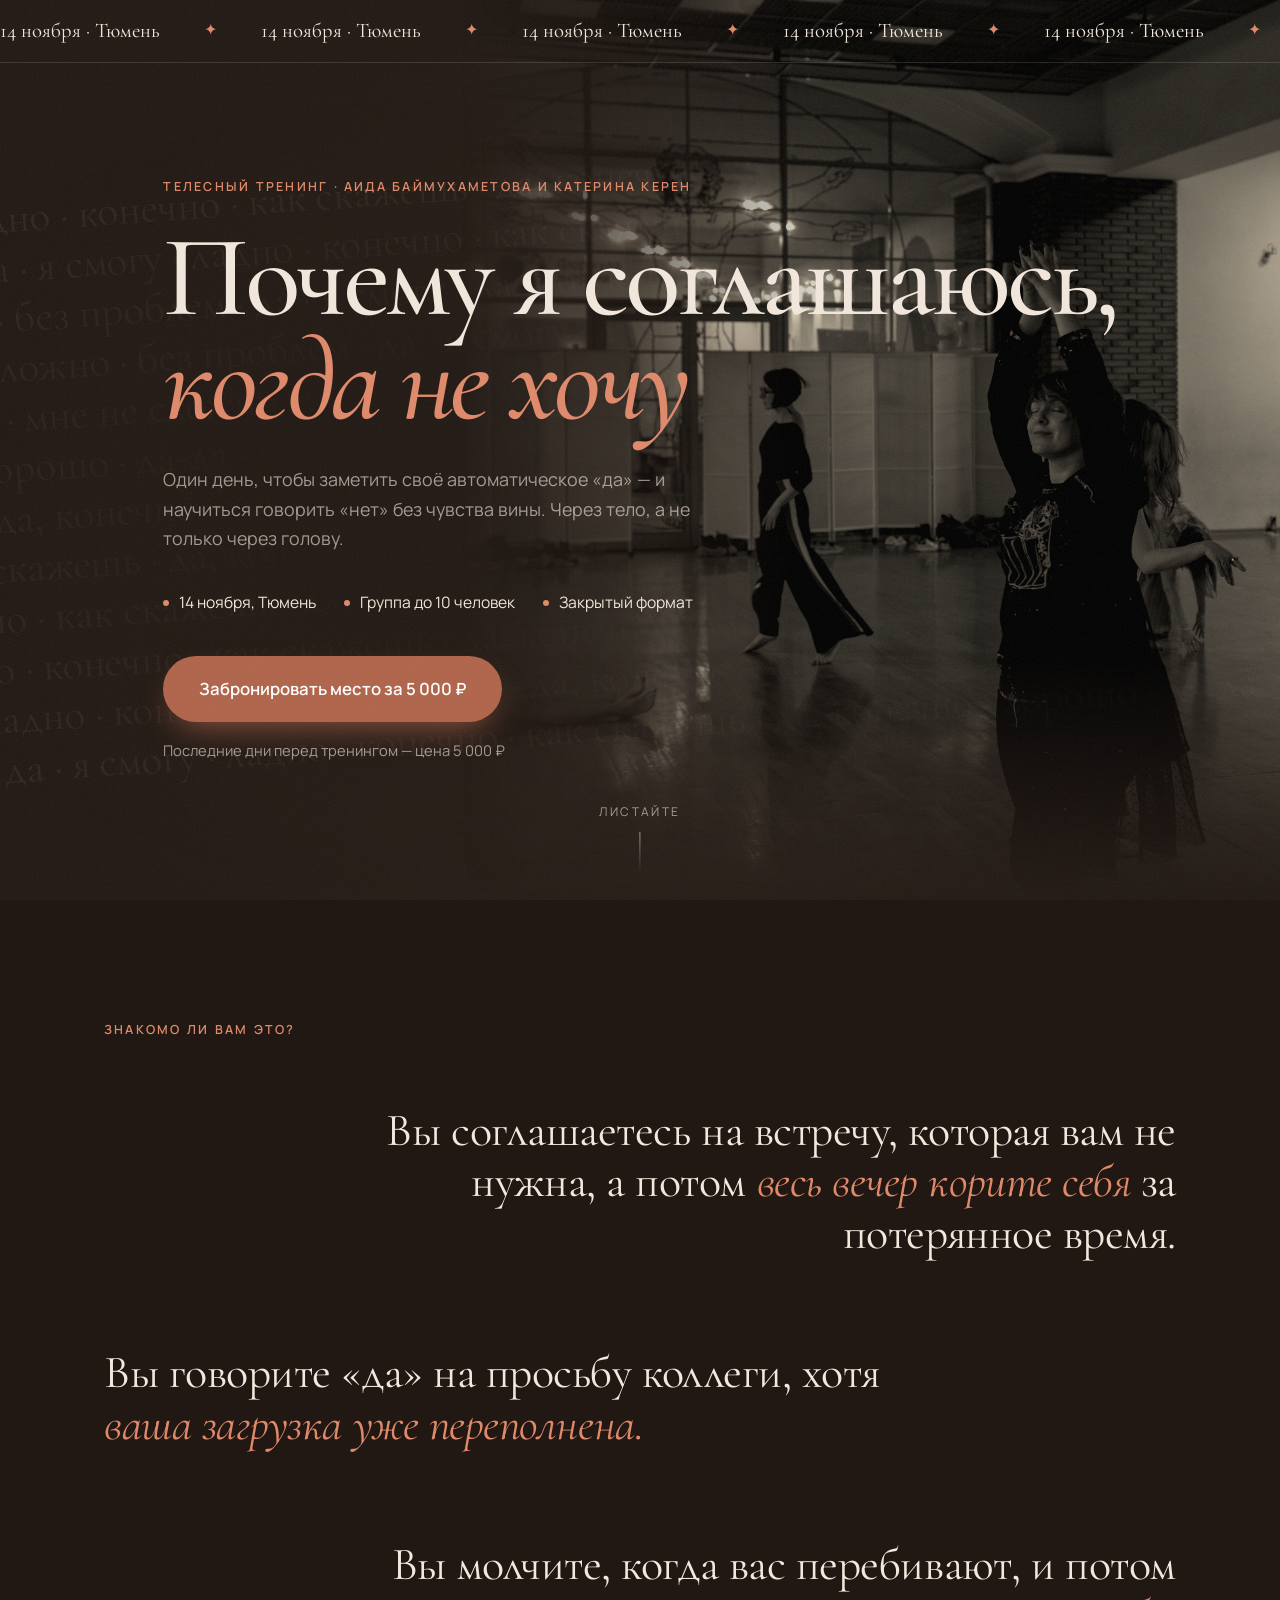
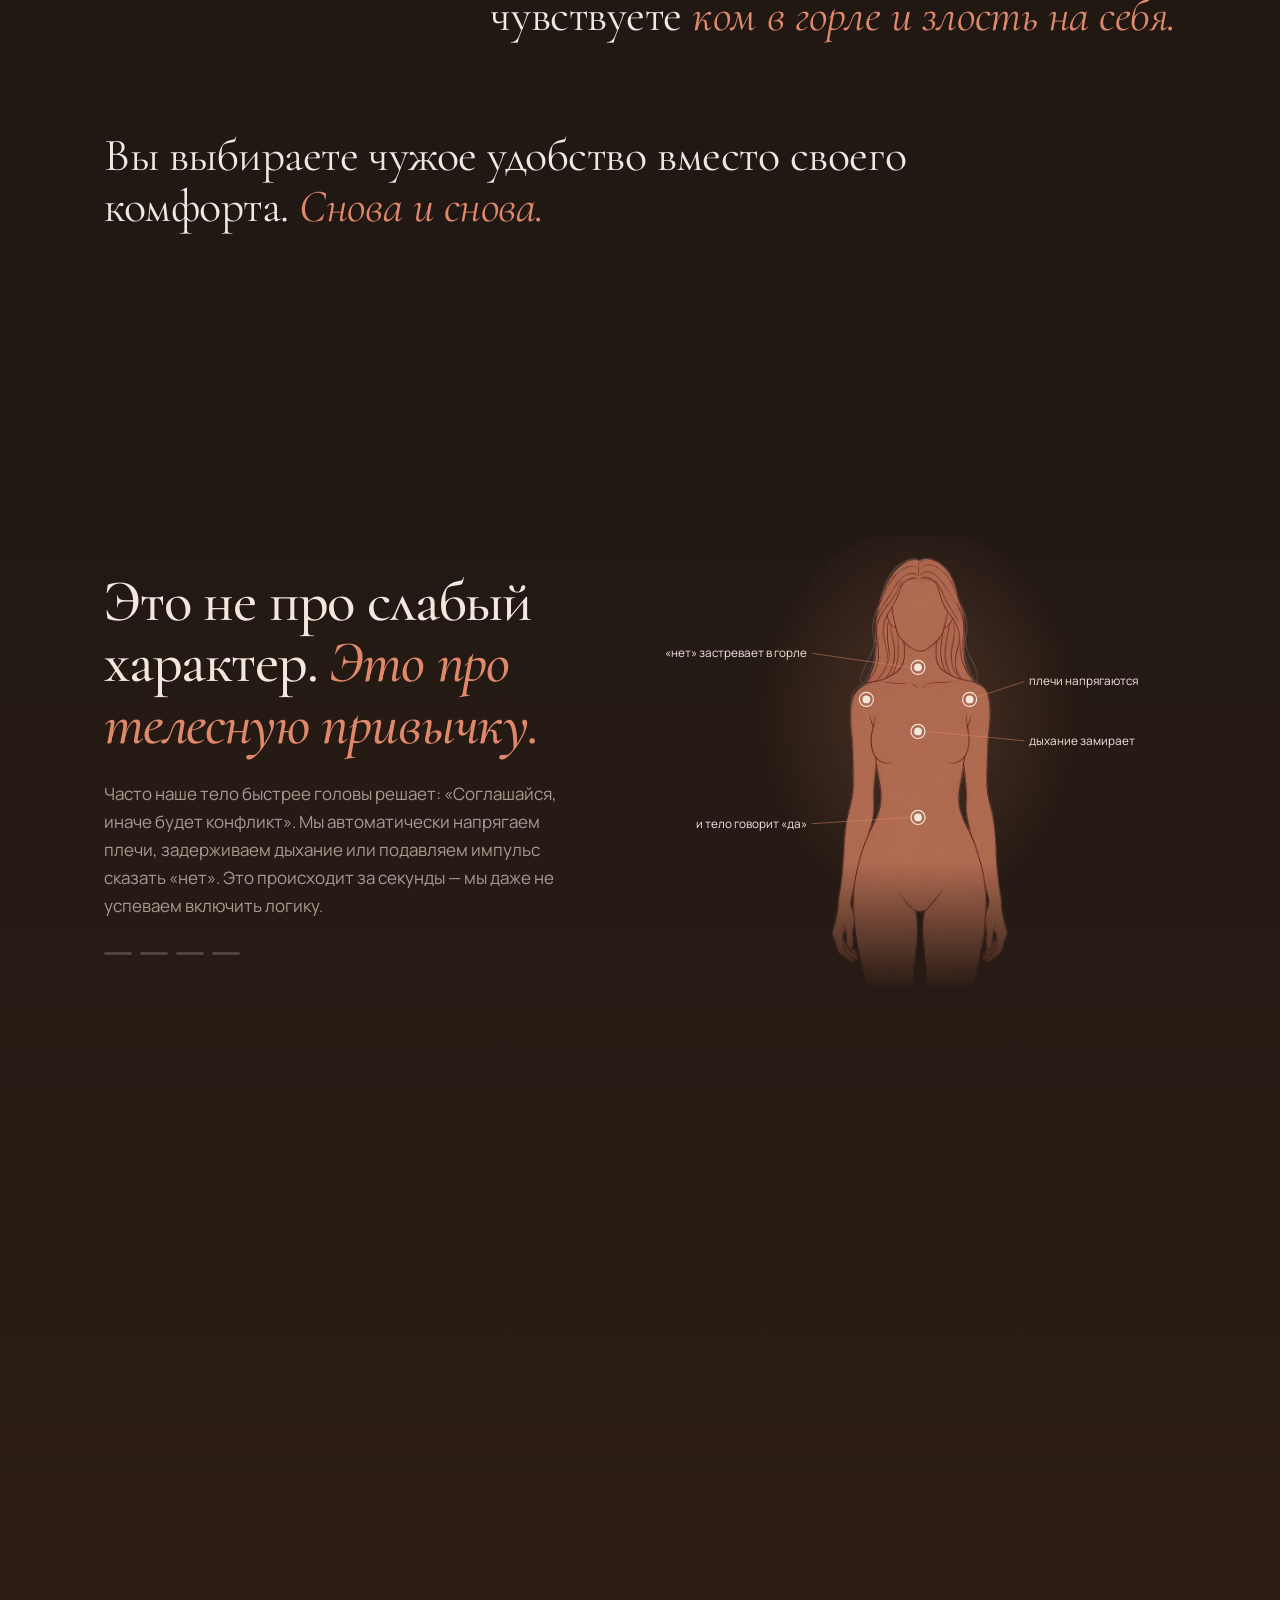
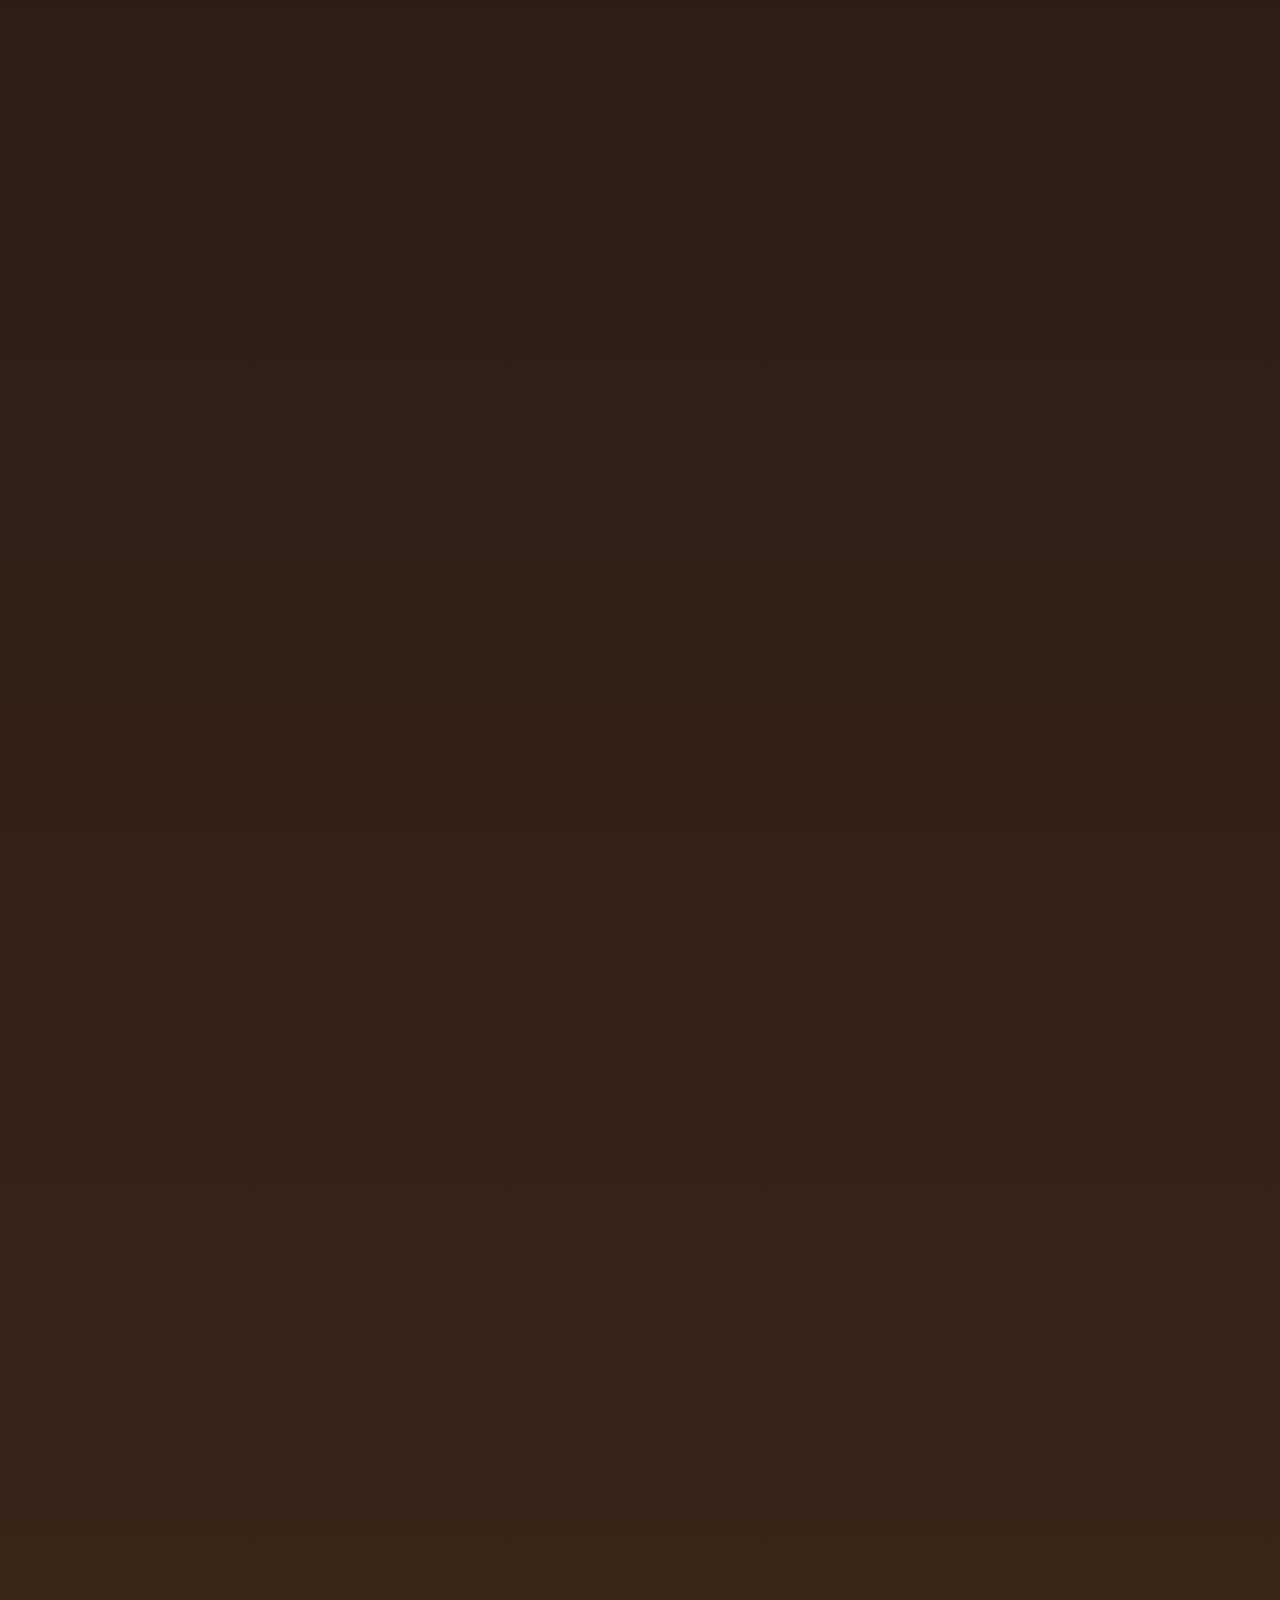
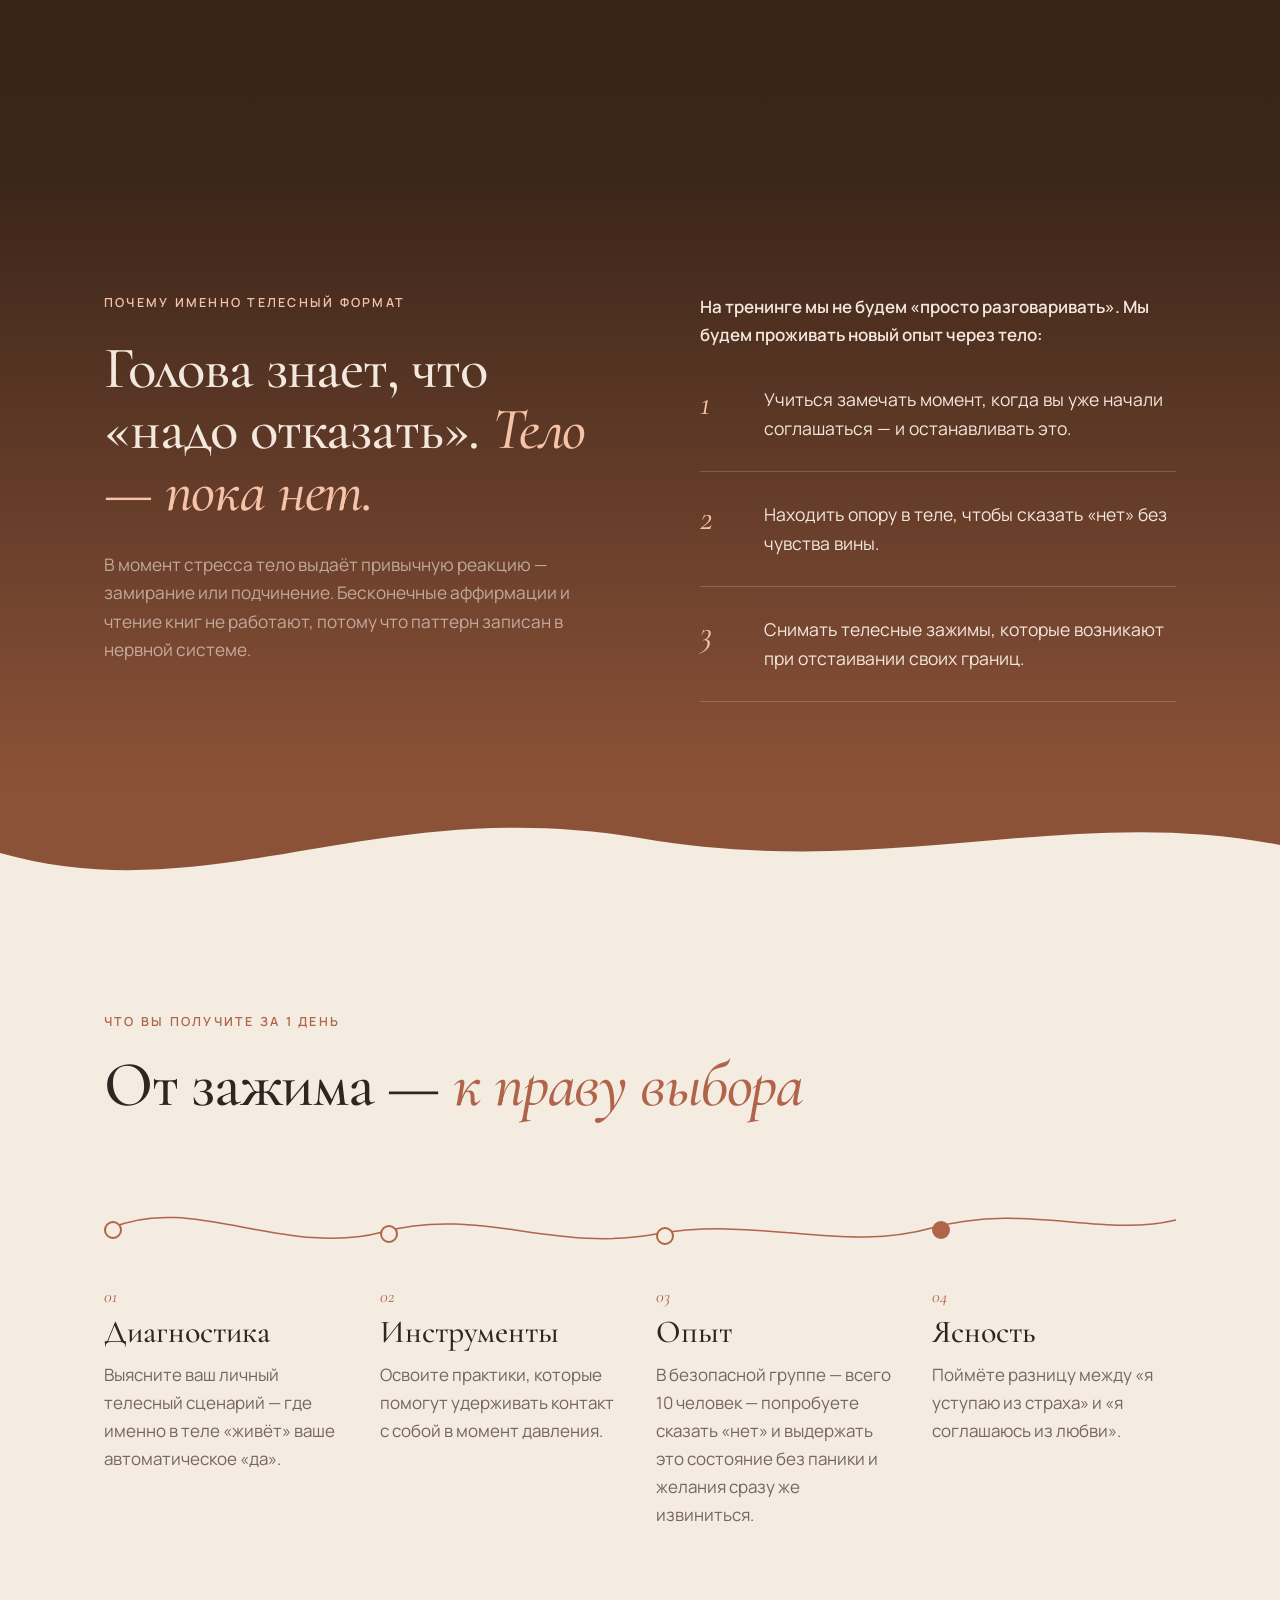
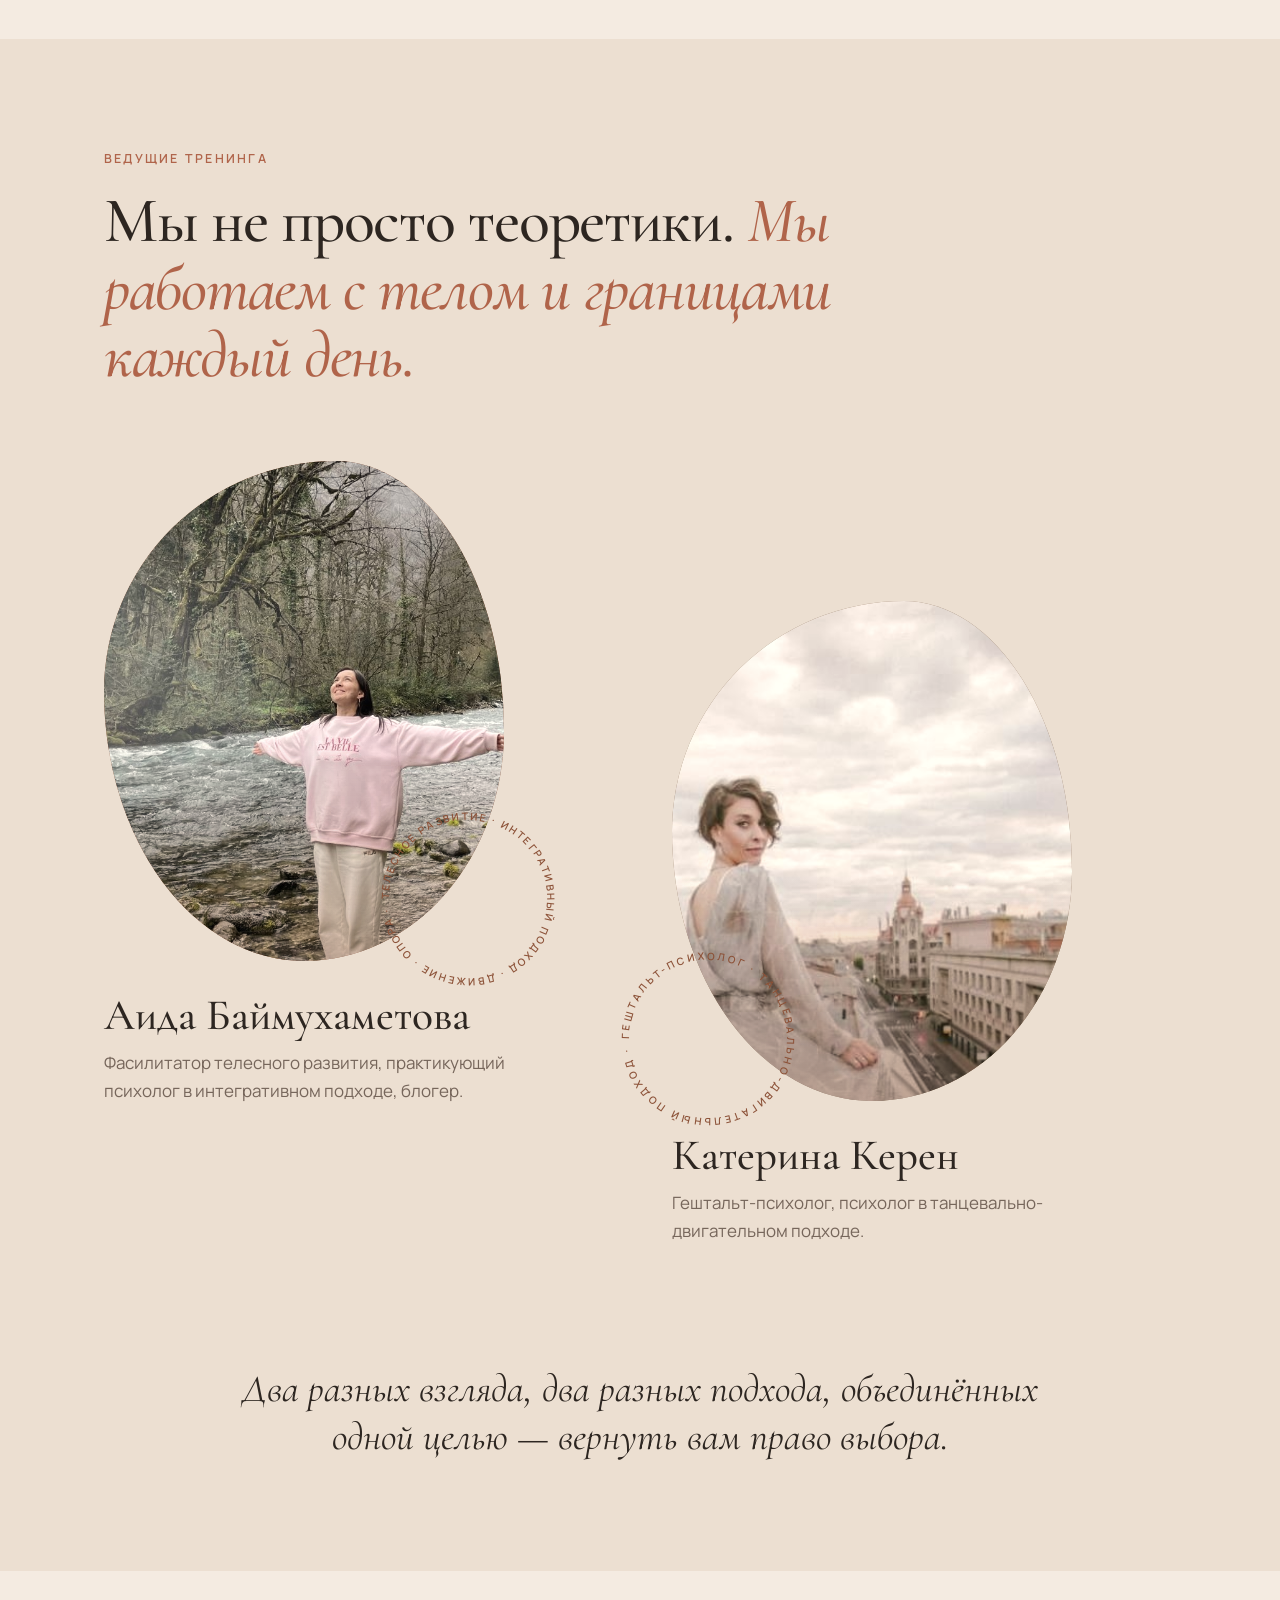
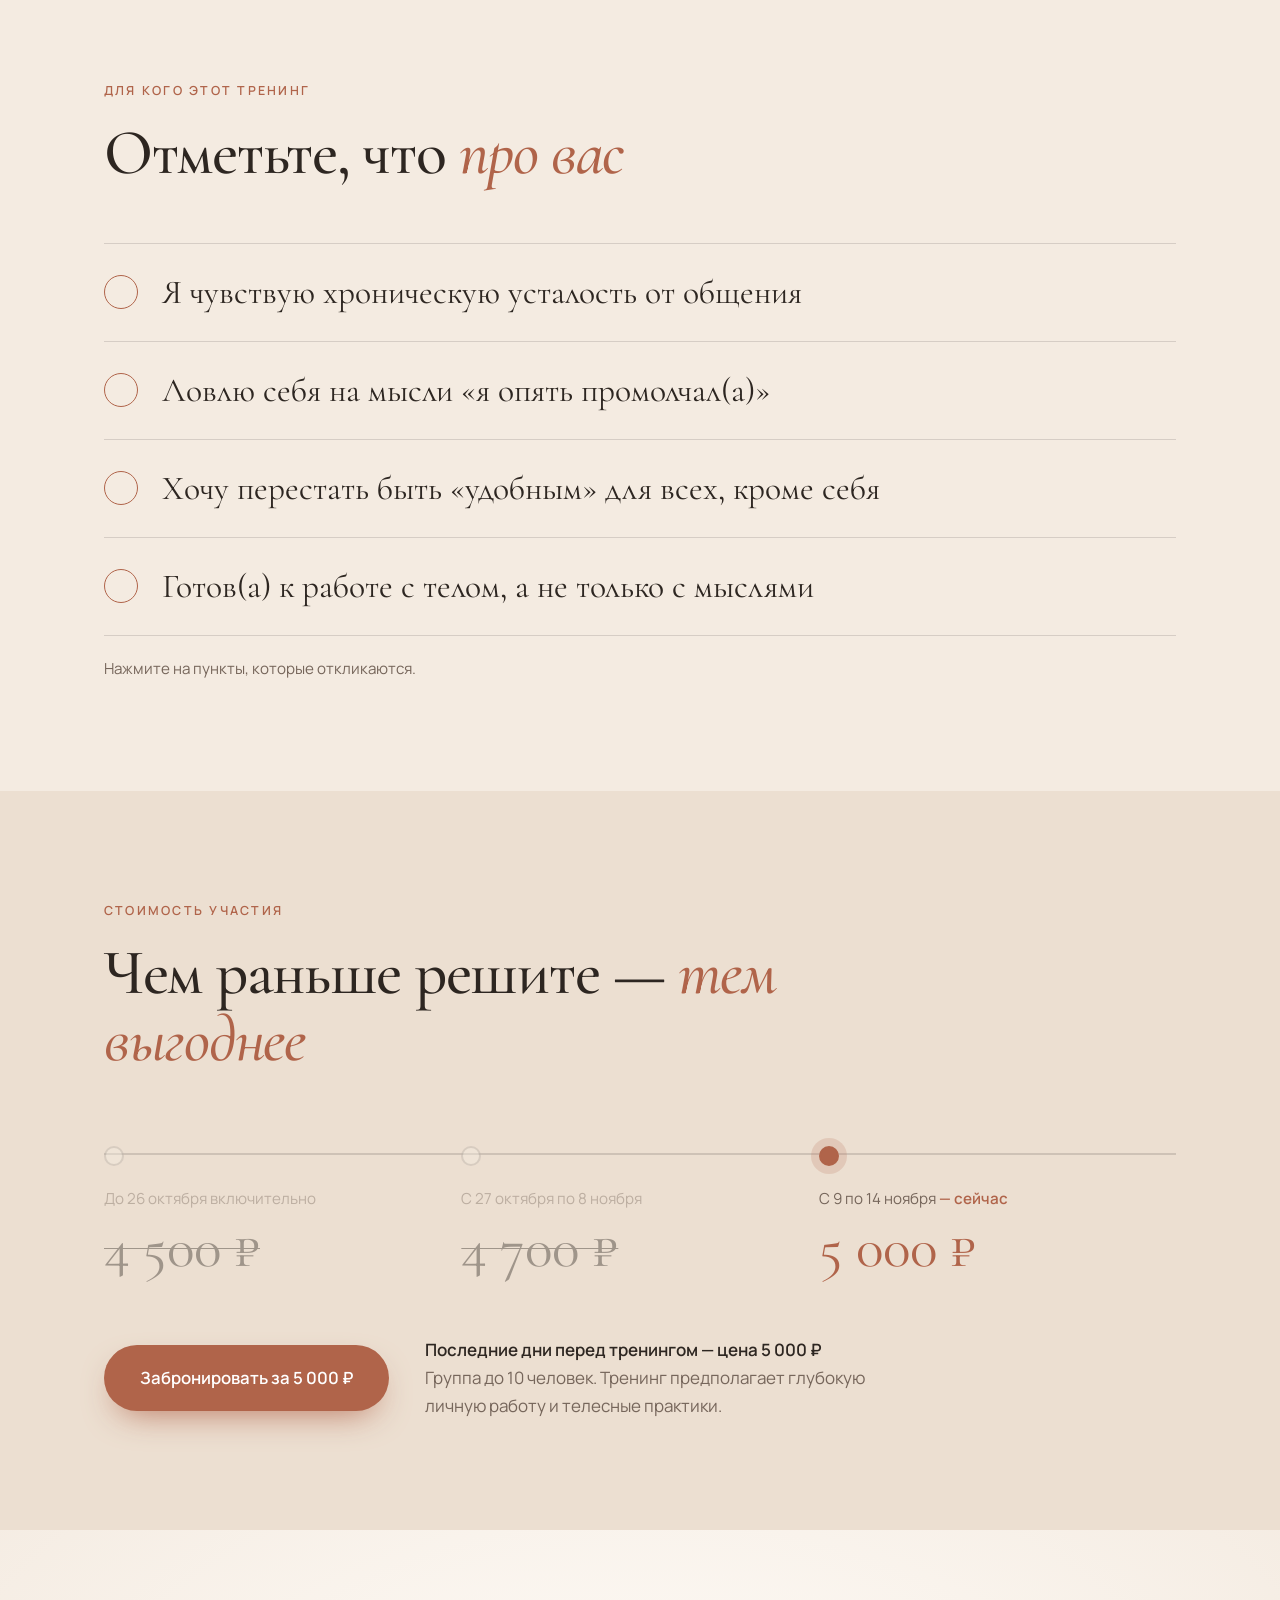
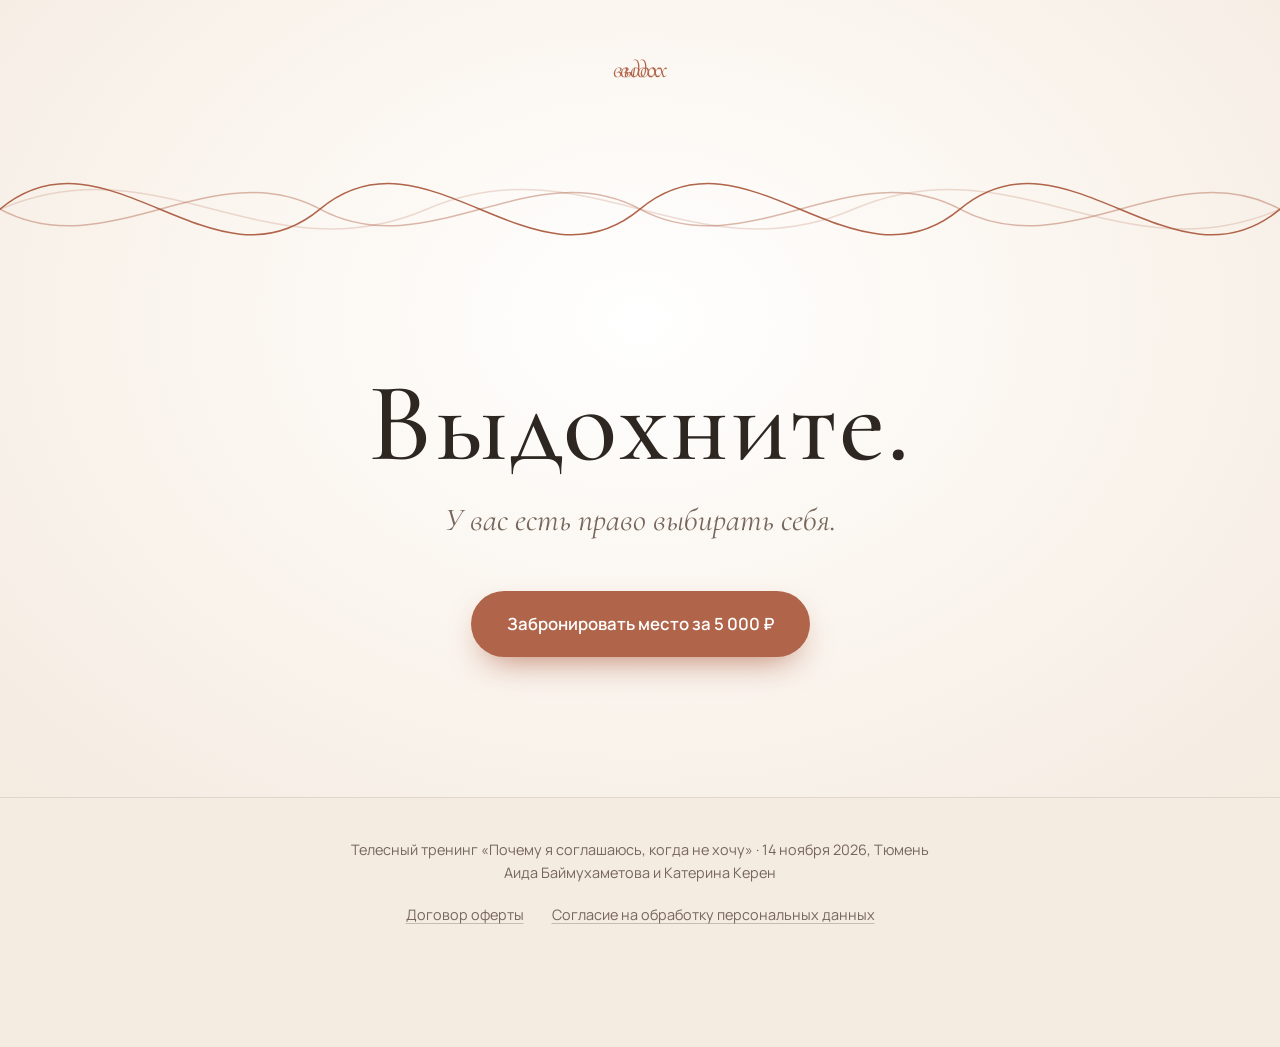
==== commit 5b260f92: "Update Katerina Keren's credentials Co-Authored-By: Claude Opus 5.5 <noreply@anthropic.com>" ====
--- a/index.html
+++ b/index.html
@@ -559,11 +559,11 @@
             <div class="blob"><img src="img/katerina.jpg" alt="Катерина Керен" loading="lazy" style="--pos: 35% 30%; --zoom: 1.05"></div>
             <svg class="orbit" viewBox="0 0 200 200" aria-hidden="true">
               <defs><path id="o2" d="M100 100 m-86 0 a86 86 0 1 1 172 0 a86 86 0 1 1 -172 0"/></defs>
-              <text><textPath href="#o2" textLength="530" lengthAdjust="spacing">гештальт · системный подход · танцевально-двигательная терапия · </textPath></text>
+              <text><textPath href="#o2" textLength="530" lengthAdjust="spacing">гештальт-психолог · танцевально-двигательный подход ·</textPath></text>
             </svg>
           </div>
           <h3>Катерина Керен</h3>
-          <p>Практикующий психолог в гештальт-подходе, семейном системном подходе и танцевально-двигательном.</p>
+          <p>Гештальт-психолог, психолог в танцевально-двигательном подходе.</p>
         </div>
       </div>
       <p class="hosts-note reveal">Два разных взгляда, два разных подхода, объединённых одной целью — вернуть вам право выбора.</p>
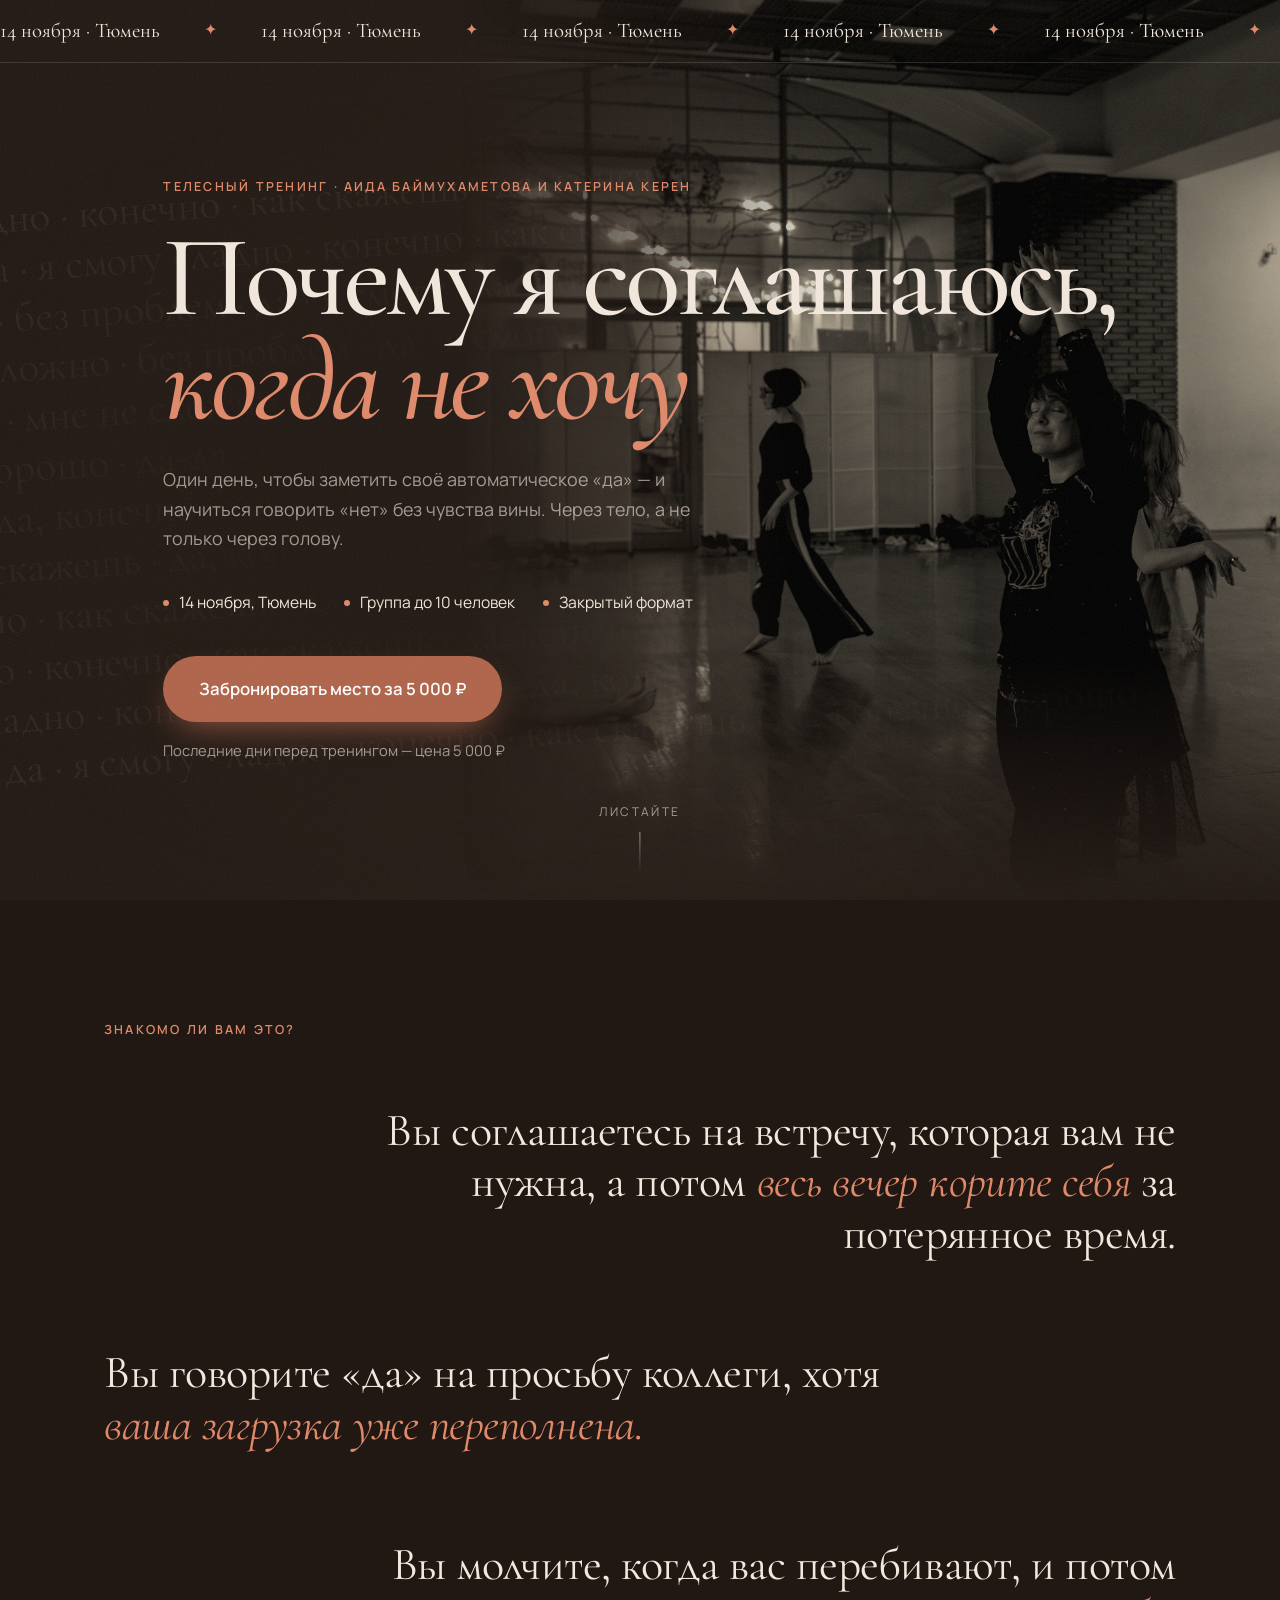
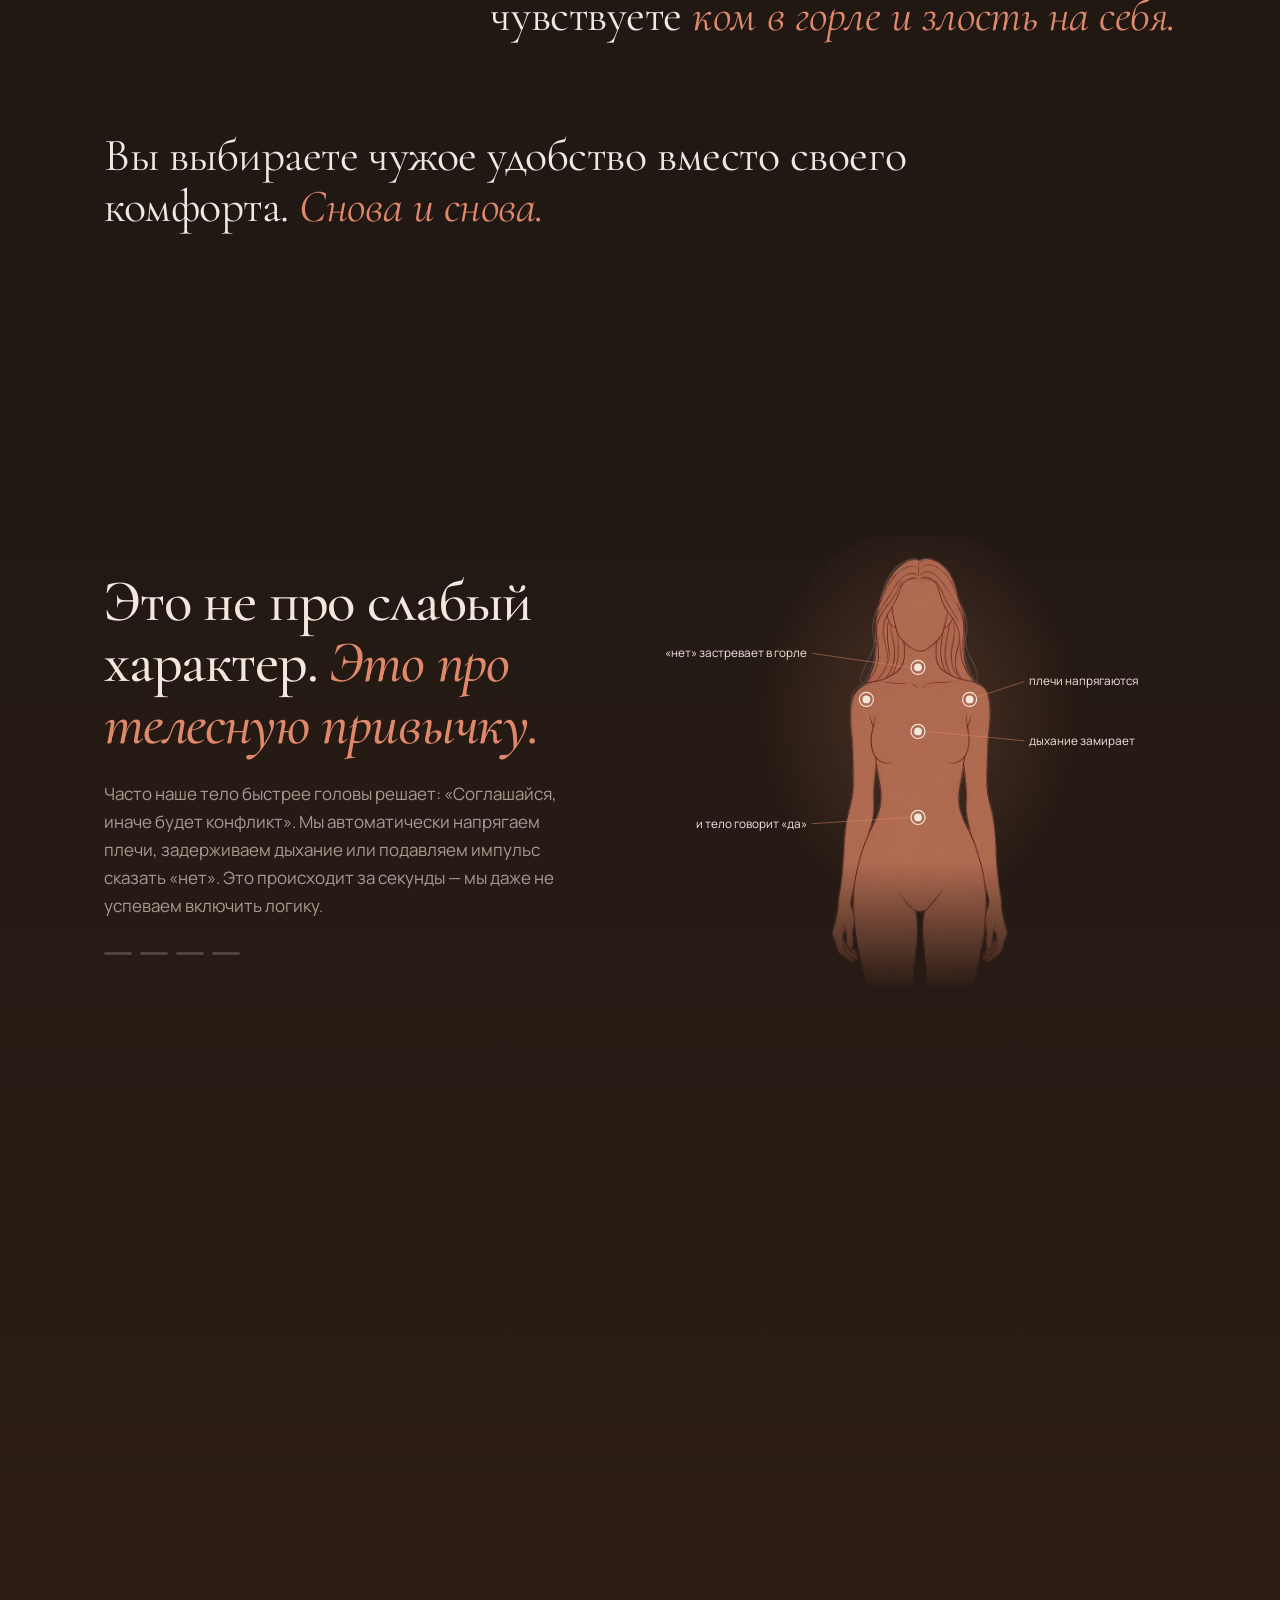
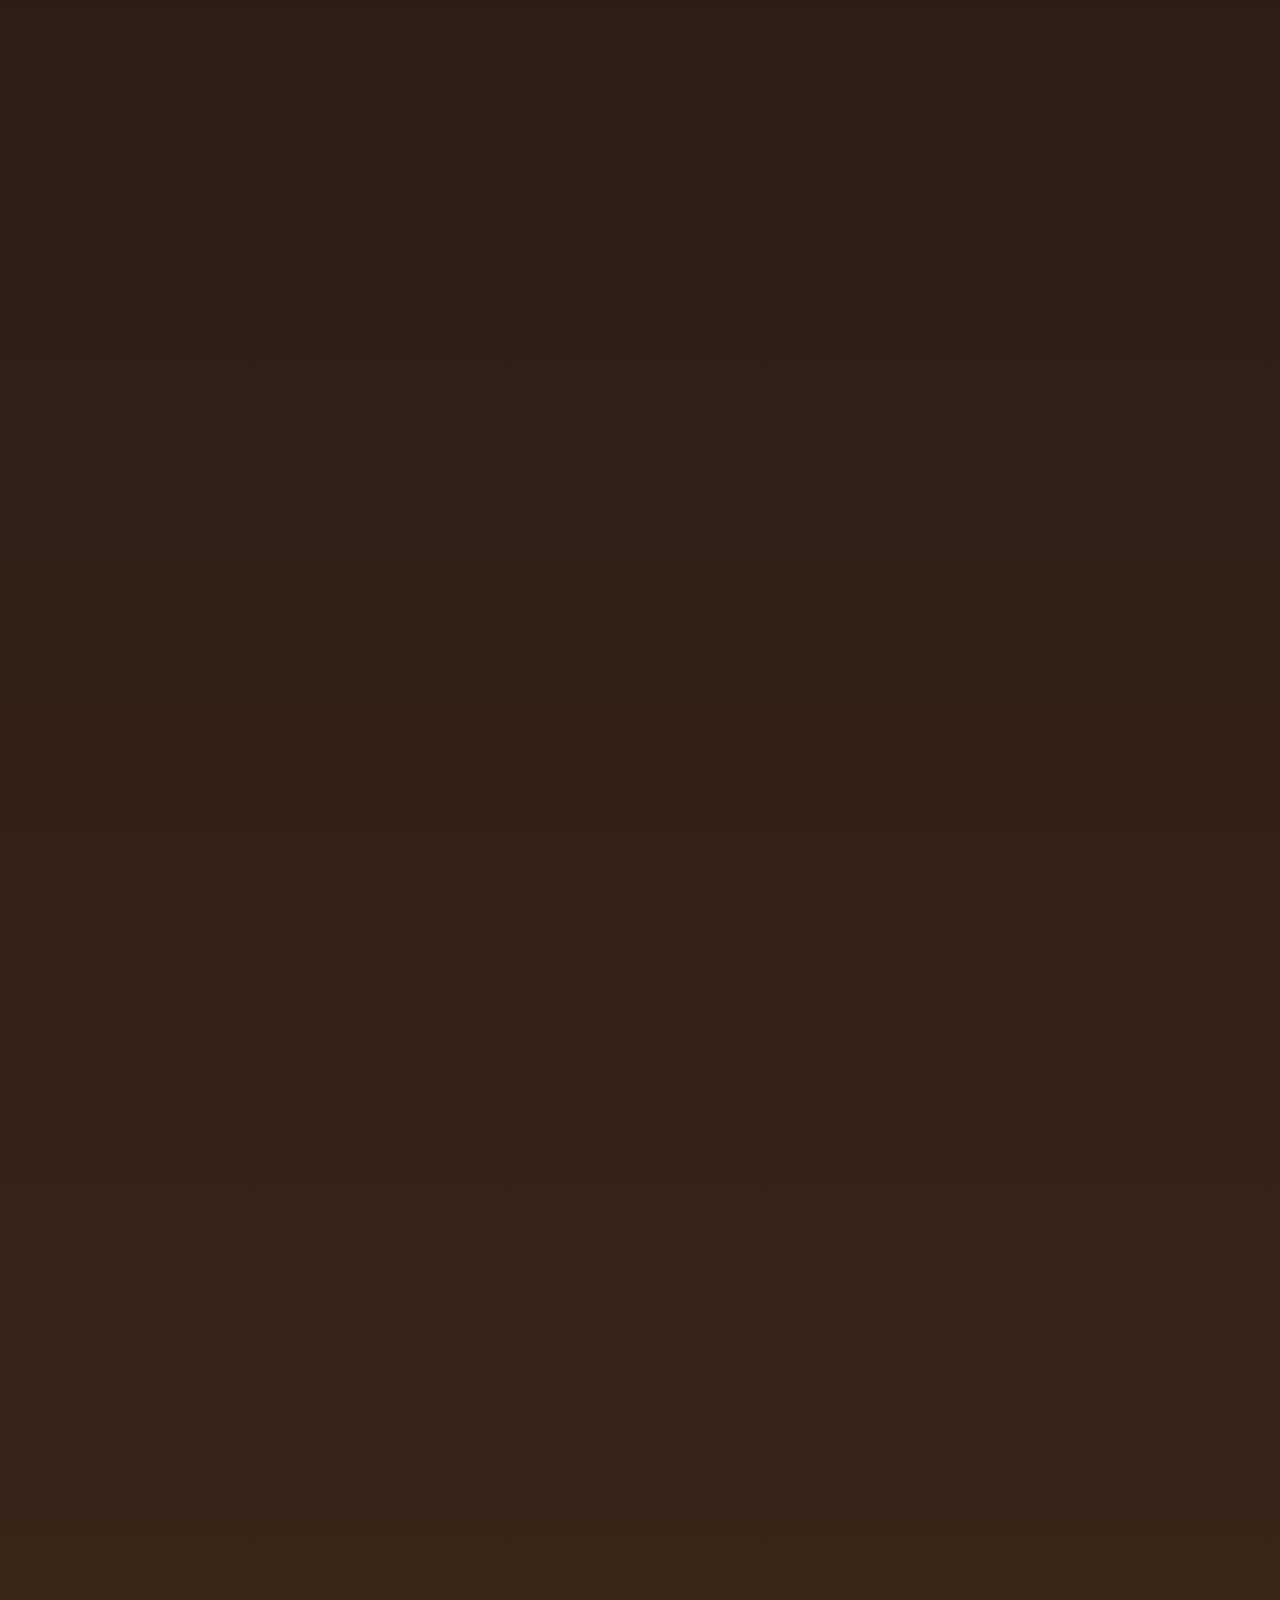
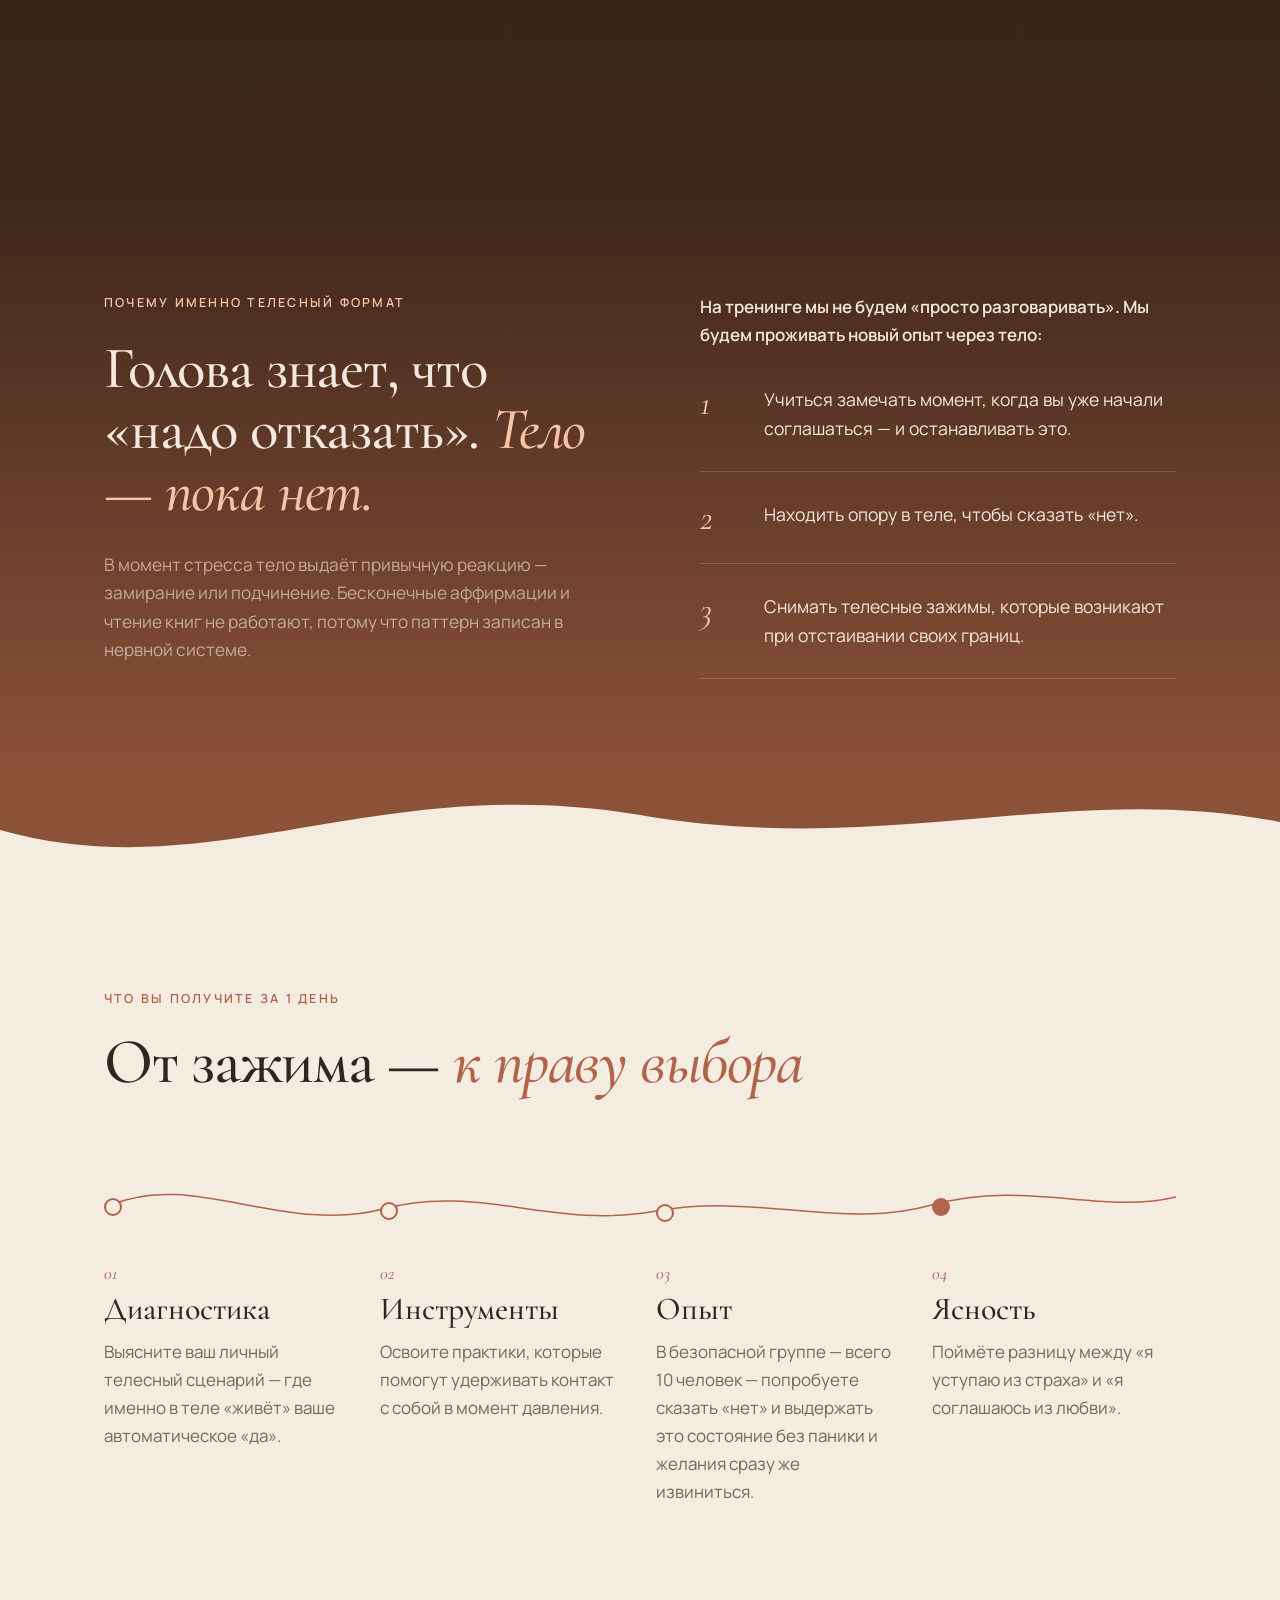
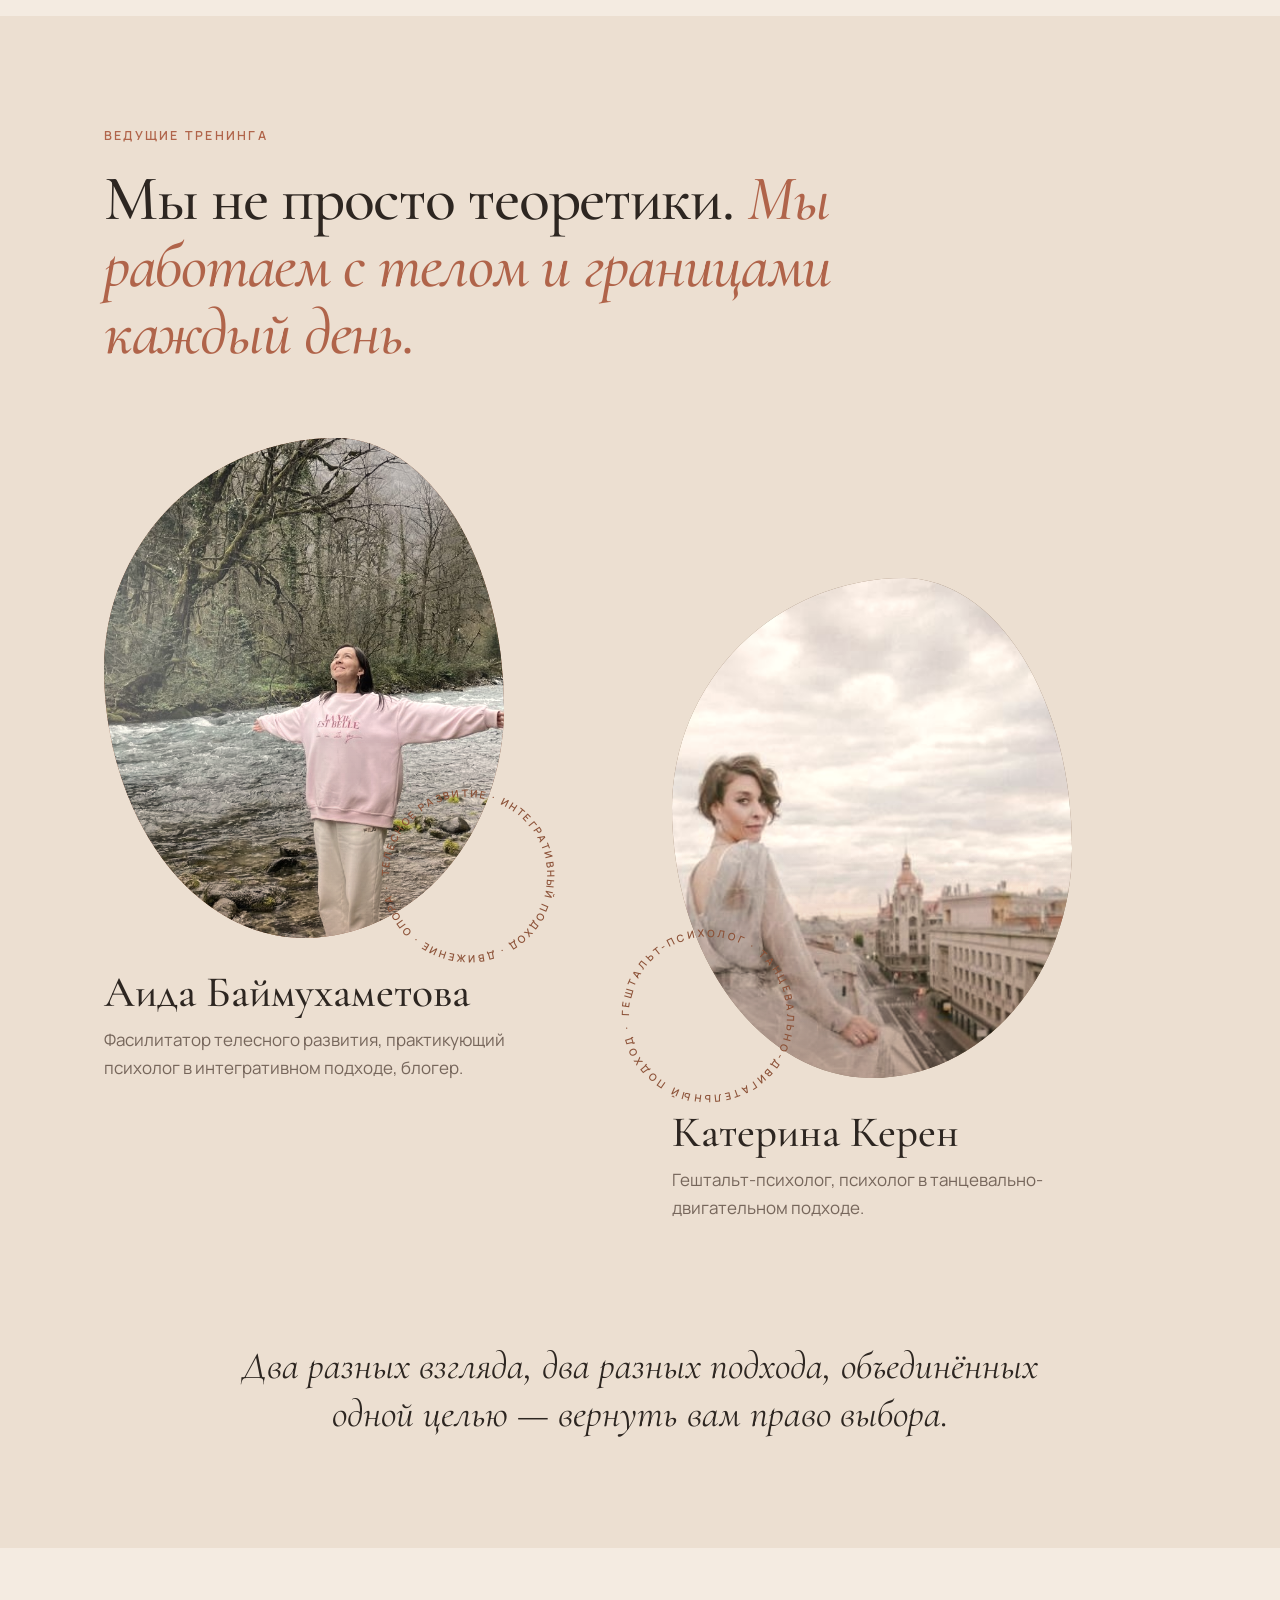
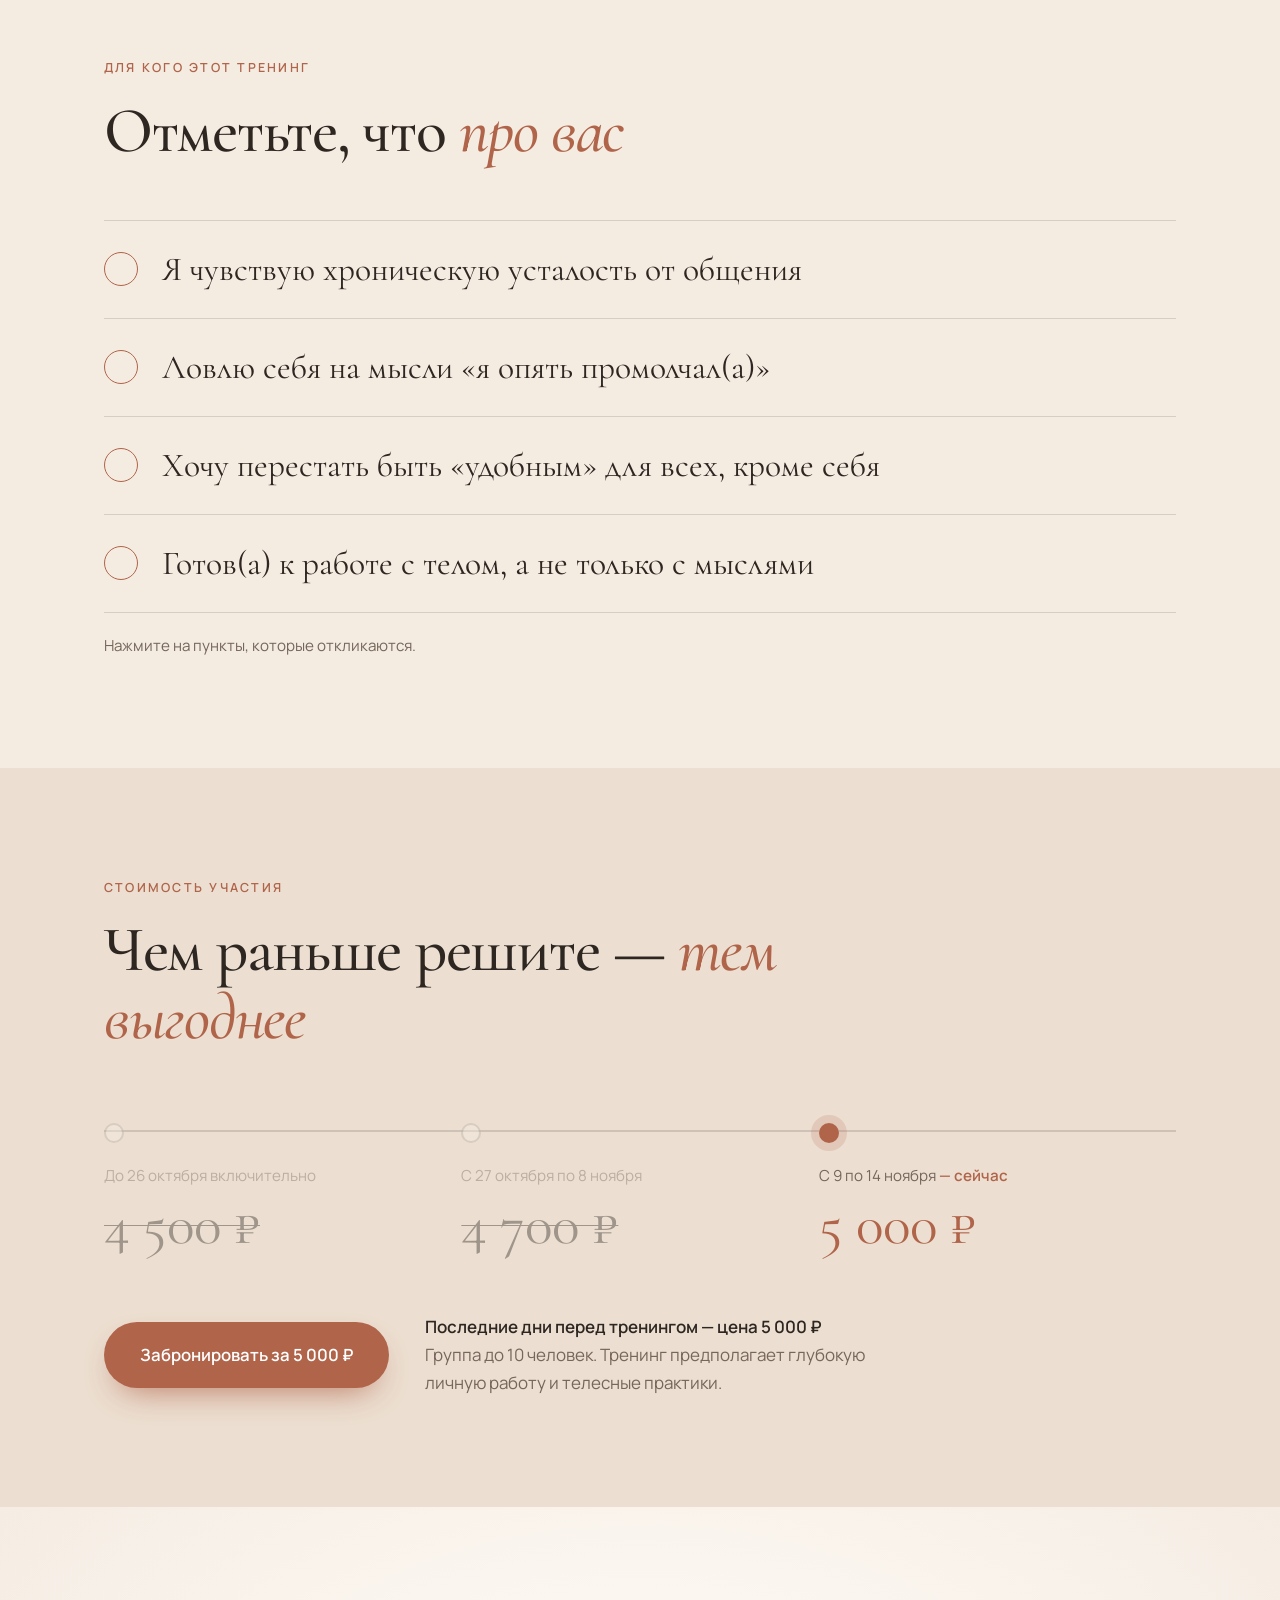
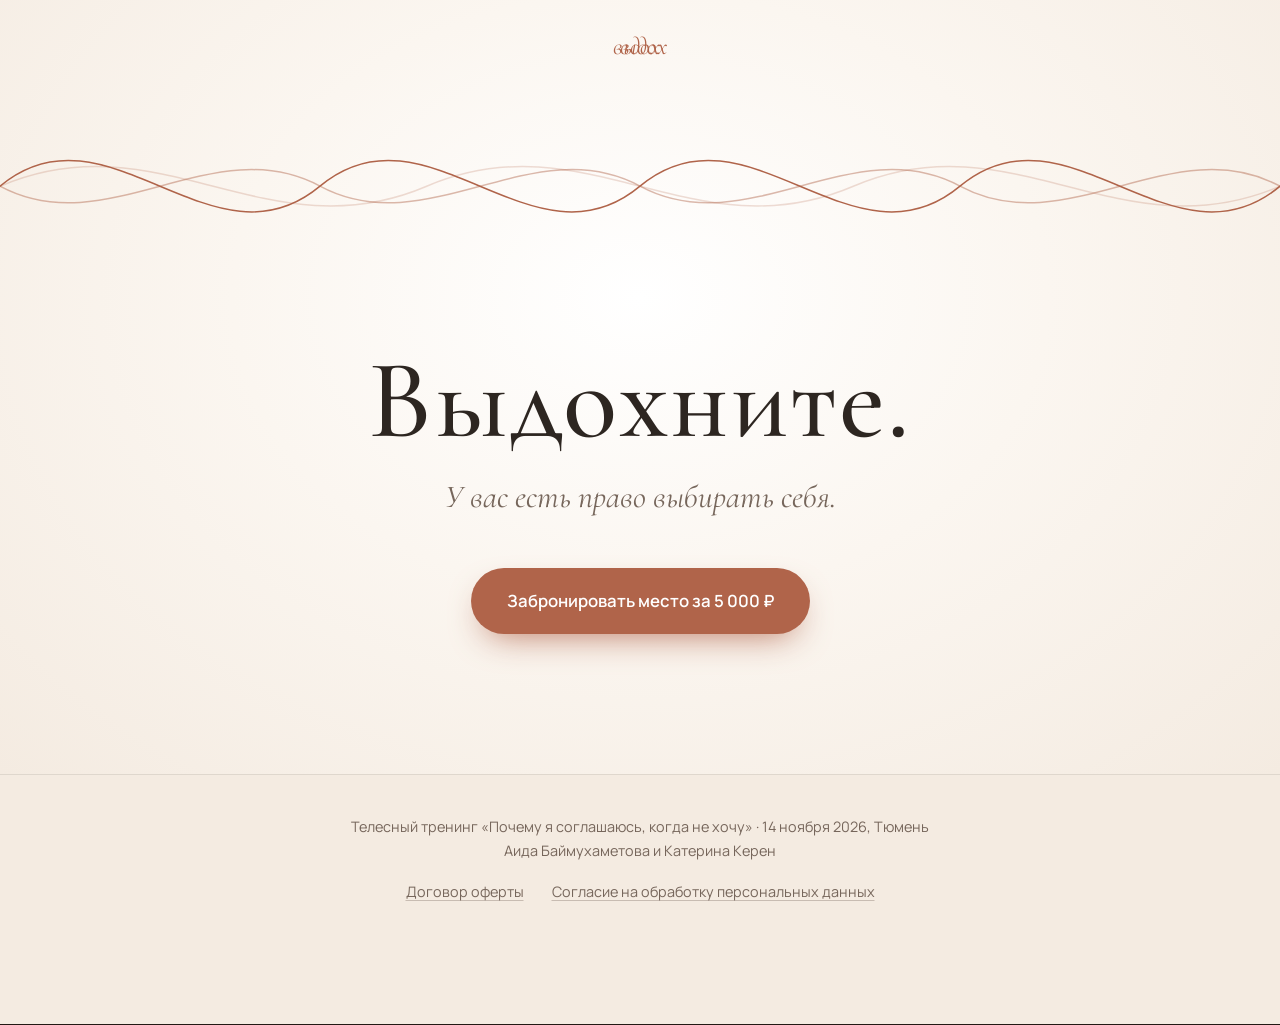
==== commit 0b6a01a9: "Switch organizer to Katerina, update legal pages, prevent duplicate leads - Offer and consent update" ====
--- a/index.html
+++ b/index.html
@@ -31,6 +31,7 @@
       --max: 1120px;
     }
     * { box-sizing: border-box; margin: 0; padding: 0; }
+    [hidden] { display: none !important; }
     html { scroll-behavior: smooth; }
     body {
       background: var(--ink); color: var(--text);
@@ -342,8 +343,14 @@
     .field input:focus { outline: none; border-color: var(--clay-2); box-shadow: 0 0 0 4px rgba(176,100,74,.14); }
     .booking-form.has-error input:invalid, .booking-form.has-error input:placeholder-shown { border-color: #c0563e; }
     .field-error { color: #c0563e; font-size: .88rem; }
-    .modal-hint { margin: 24px 0 12px; font-size: .92rem; color: var(--muted); }
-    .messengers { display: grid; gap: 10px; }
+    .submit-btn { width: 100%; margin-top: 6px; font-family: inherit; }
+    .submit-btn:disabled { opacity: .6; cursor: wait; transform: none; }
+    .booking-done { text-align: center; padding-top: 4px; }
+    .done-mark { width: 64px; height: 64px; margin: 0 auto 14px; border-radius: 50%; background: var(--clay-2); display: grid; place-items: center; }
+    .done-mark svg { width: 30px; height: 30px; fill: none; stroke: #fff; stroke-width: 2.5; stroke-linecap: round; stroke-linejoin: round; }
+    .done-title { font-family: var(--serif); font-size: 2rem; line-height: 1.1; }
+    .done-text { color: var(--muted); font-size: .95rem; margin: 10px 0 22px; }
+    .messengers { display: grid; gap: 10px; text-align: left; }
     .messenger {
       display: flex; align-items: center; gap: 14px; padding: 12px 16px; text-decoration: none; cursor: pointer;
       font-weight: 600; color: var(--text); background: #fff; border: 1.5px solid rgba(45,38,33,.12); border-radius: 16px;
@@ -512,7 +519,7 @@
         <p class="intro">На тренинге мы не будем «просто разговаривать». Мы будем проживать новый опыт через тело:</p>
         <ol>
           <li>Учиться замечать момент, когда вы уже начали соглашаться — и останавливать это.</li>
-          <li>Находить опору в теле, чтобы сказать «нет» без чувства вины.</li>
+          <li>Находить опору в теле, чтобы сказать «нет».</li>
           <li>Снимать телесные зажимы, которые возникают при отстаивании своих границ.</li>
         </ol>
       </div>
@@ -654,6 +661,7 @@
       <h2 id="modal-title">Забронировать место</h2>
       <p class="modal-sub">«Почему я соглашаюсь, когда не хочу» · <span class="js-price">4 500 ₽</span></p>
 
+      <!-- шаг 1: заявка -->
       <form class="booking-form" id="booking-form" novalidate>
         <label class="field">
           <span>Ваше имя</span>
@@ -668,15 +676,21 @@
           <input type="email" name="email" autocomplete="email" inputmode="email" required placeholder="you@example.com">
         </label>
         <p class="field-error" id="form-error" hidden>Пожалуйста, заполните все поля корректно</p>
+        <button class="btn submit-btn" type="submit">Отправить заявку</button>
+        <p class="modal-legal">Нажимая «Отправить заявку», вы даёте <a href="privacy.html" target="_blank">согласие на обработку персональных данных</a> и принимаете условия <a href="offer.html" target="_blank">договора оферты</a>.</p>
       </form>
 
-      <p class="modal-hint">Заполните форму и выберите, где вам удобнее продолжить общение:</p>
-      <div class="messengers">
-        <a class="messenger" data-messenger="tg" target="_blank" rel="noopener noreferrer" hidden><img src="img/telegram.svg" alt="" width="36" height="36">Telegram</a>
-        <a class="messenger" data-messenger="vk" target="_blank" rel="noopener noreferrer" hidden><img src="img/vk-messenger.svg" alt="" width="36" height="36">ВКонтакте</a>
-        <a class="messenger" data-messenger="max" target="_blank" rel="noopener noreferrer" hidden><img src="img/max-logo.png" alt="" width="36" height="36">MAX</a>
-      </div>
-      <p class="modal-legal">Оставляя заявку, вы даёте <a href="privacy.html" target="_blank">согласие на обработку персональных данных</a> и принимаете условия <a href="offer.html" target="_blank">договора оферты</a>.</p>
+      <!-- шаг 2: заявка принята, можно написать в мессенджер (заявку повторно не отправляет) -->
+      <div class="booking-done" id="booking-done" hidden>
+        <div class="done-mark" aria-hidden="true"><svg viewBox="0 0 24 24"><path d="M5 12.5l4.5 4.5L19 7.5"/></svg></div>
+        <p class="done-title">Заявка принята</p>
+        <p class="done-text">Катерина свяжется с вами, чтобы подтвердить место. Чтобы забронировать быстрее, напишите ей сами:</p>
+        <div class="messengers">
+          <a class="messenger" data-messenger="tg" target="_blank" rel="noopener noreferrer" hidden><img src="img/telegram.svg" alt="" width="36" height="36">Telegram</a>
+          <a class="messenger" data-messenger="vk" target="_blank" rel="noopener noreferrer" hidden><img src="img/vk-messenger.svg" alt="" width="36" height="36">ВКонтакте</a>
+          <a class="messenger" data-messenger="max" target="_blank" rel="noopener noreferrer" hidden><img src="img/max-logo.png" alt="" width="36" height="36">MAX</a>
+        </div>
+      </div>
     </div>
   </div>
   <div class="toast" id="booking-toast" role="status" aria-live="polite" hidden></div>
@@ -724,7 +738,13 @@
 
     // ссылки на мессенджеры с готовым текстом сообщения
     const links = {};
-    if (booking.vk) links.vk = `https://vk.com/im?sel=${String(booking.vk).replace(/\D/g, "")}&msg=${encodeURIComponent(bookingMsg)}`;
+    if (booking.vk) {
+      // числовой id — чат с готовым текстом; короткое имя (например, katykeren) — чат через vk.me
+      const vk = String(booking.vk).trim().replace(/^https?:\/\/vk\.(com|ru)\//i, "").replace(/^@/, "");
+      links.vk = /^\d+$/.test(vk)
+        ? `https://vk.com/im?sel=${vk}&msg=${encodeURIComponent(bookingMsg)}`
+        : `https://vk.me/${vk}`;
+    }
     if (booking.tg) {
       const tg = String(booking.tg).trim();
       const base = /^https?:\/\//i.test(tg) ? tg.replace(/\/$/, "") : `https://t.me/${tg.replace(/^@/, "")}`;
@@ -741,7 +761,7 @@
       modal.classList.add("open");
       modal.setAttribute("aria-hidden", "false");
       document.body.style.overflow = "hidden";
-      setTimeout(() => form.querySelector("input").focus(), 300);
+      if (!form.hidden) setTimeout(() => form.querySelector("input").focus(), 300);
     };
     const closeModal = () => {
       modal.classList.remove("open");
@@ -767,26 +787,64 @@
 
     // Заявка уходит в Google Apps Script через скрытый iframe: нативный POST работает во всех браузерах
     // и не упирается в CORS, а страница при этом не перезагружается.
-    const submitBooking = v => {
-      if (!FORM.endpoint) return;
-      let frame = document.querySelector("#booking-frame");
-      if (!frame) {
-        frame = document.createElement("iframe");
-        frame.name = frame.id = "booking-frame";
-        frame.setAttribute("aria-hidden", "true");
-        frame.style.cssText = "position:absolute;width:1px;height:1px;border:0;opacity:0;pointer-events:none";
-        document.body.appendChild(frame);
-      }
+    // Защита от дублей: заявка отправляется только кнопкой «Отправить заявку» (не мессенджерами),
+    // кнопка блокируется на время отправки, а повтор тех же телефона и почты в течение 12 часов не отправляется.
+    const done = document.querySelector("#booking-done");
+    const submitBtn = form.querySelector(".submit-btn");
+    const SENT_KEY = "booking-sent";
+    const SENT_TTL = 12 * 3600e3;
+    const signature = v => v.phone.replace(/\D/g, "").slice(-10) + "|" + v.email.toLowerCase();
+    const recentlySent = sig => {
+      try {
+        const s = JSON.parse(localStorage.getItem(SENT_KEY) || "null");
+        return s && s.sig === sig && Date.now() - s.at < SENT_TTL;
+      } catch { return false; }
+    };
+    const rememberSent = sig => { try { localStorage.setItem(SENT_KEY, JSON.stringify({ sig, at: Date.now() })); } catch {} };
+    const requestId = () => (crypto.randomUUID ? crypto.randomUUID() : Date.now().toString(36) + Math.random().toString(36).slice(2));
+
+    const frame = document.createElement("iframe");
+    frame.name = frame.id = "booking-frame";
+    frame.setAttribute("aria-hidden", "true");
+    frame.tabIndex = -1;
+    frame.style.cssText = "position:absolute;width:1px;height:1px;border:0;opacity:0;pointer-events:none";
+    document.body.appendChild(frame);
+
+    const submitBooking = v => new Promise(resolve => {
+      if (!FORM.endpoint) return resolve();
+      const finish = () => { clearTimeout(t); frame.removeEventListener("load", finish); resolve(); };
+      const t = setTimeout(finish, 6000);  // ответ не дошёл — всё равно не держим человека
+      frame.addEventListener("load", finish);
       const f = document.createElement("form");
       f.method = "POST"; f.action = FORM.endpoint; f.target = "booking-frame"; f.style.display = "none";
-      Object.entries({ ...v, subject: FORM.subject || "Заявка на тренинг" }).forEach(([k, val]) => {
+      Object.entries({ ...v, subject: FORM.subject || "Заявка на тренинг", request_id: requestId() }).forEach(([k, val]) => {
         const i = document.createElement("input");
         i.type = "hidden"; i.name = k; i.value = val; f.appendChild(i);
       });
       document.body.appendChild(f);
       f.submit();
-      setTimeout(() => f.remove(), 0);
+      f.remove();
+    });
+
+    const showDone = () => {
+      form.hidden = true;
+      done.hidden = false;
     };
+
+    let sending = false;
+    form.addEventListener("submit", async e => {
+      e.preventDefault();
+      if (sending || !validate()) return;
+      const v = values();
+      const sig = signature(v);
+      if (recentlySent(sig)) { showDone(); return; }
+      sending = true;
+      submitBtn.disabled = true;
+      submitBtn.textContent = "Отправляем…";
+      rememberSent(sig);
+      try { await submitBooking(v); } catch {}
+      showDone();
+    });
 
     const copyMessage = async () => {
       try { await navigator.clipboard.writeText(bookingMsg); return true; }
@@ -800,18 +858,16 @@
     };
     const showToast = copied => {
       toast.textContent = copied
-        ? "Заявка отправлена. Текст скопирован — вставьте его в чат и отправьте"
-        : "Заявка отправлена. Напишите в чат: «Здравствуйте, хочу записаться на тренинг…»";
+        ? "Текст скопирован — вставьте его в чат и отправьте"
+        : "Напишите в чат: «Здравствуйте, хочу записаться на тренинг…»";
       toast.hidden = false;
       requestAnimationFrame(() => toast.classList.add("show"));
       clearTimeout(toastTimer);
       toastTimer = setTimeout(() => { toast.classList.remove("show"); setTimeout(() => toast.hidden = true, 300); }, 5000);
     };
 
-    // ссылка открывается в новой вкладке (без preventDefault), поэтому заявка успевает уйти
-    document.querySelectorAll("[data-messenger]").forEach(a => a.addEventListener("click", e => {
-      if (!validate()) { e.preventDefault(); return; }
-      try { submitBooking(values()); } catch {}
+    // мессенджеры только открывают чат и копируют текст — заявку они не отправляют
+    document.querySelectorAll("[data-messenger]").forEach(a => a.addEventListener("click", () => {
       copyMessage().then(copied => { closeModal(); showToast(copied); });
     }));
 
